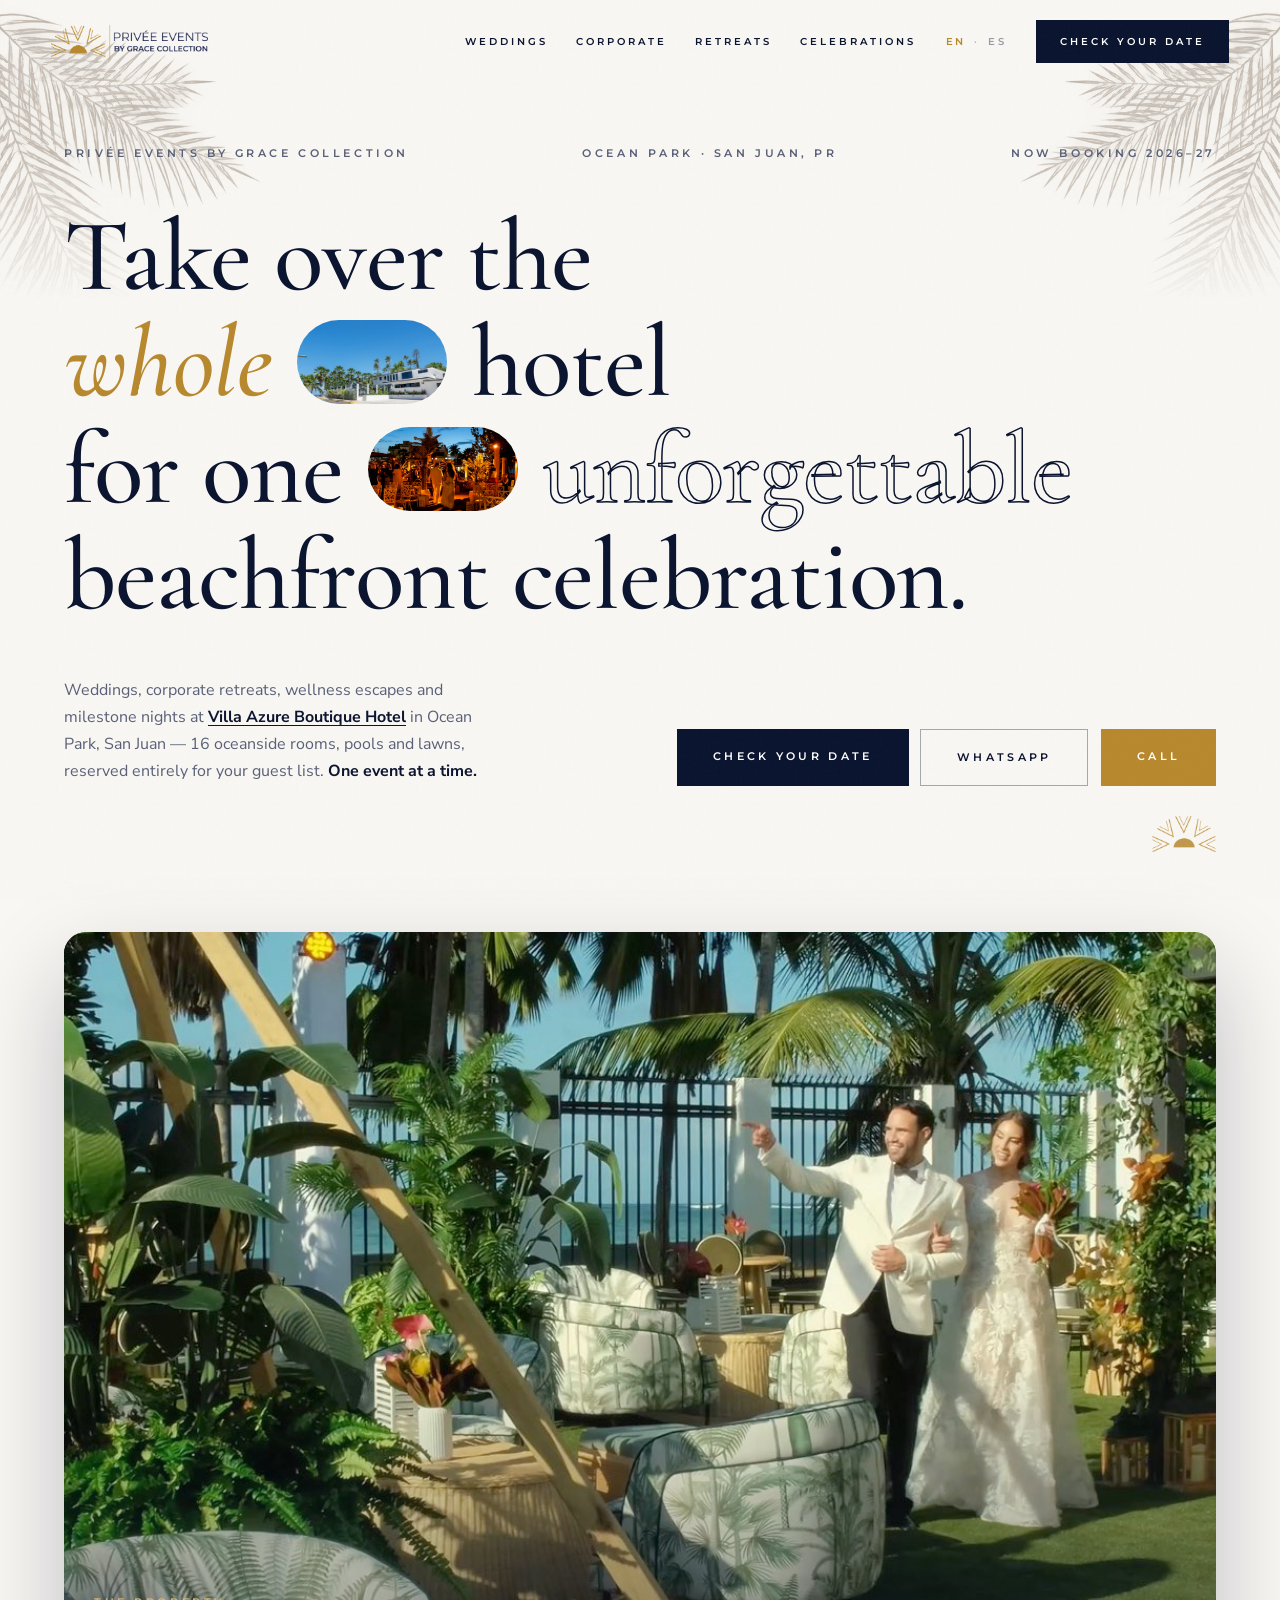
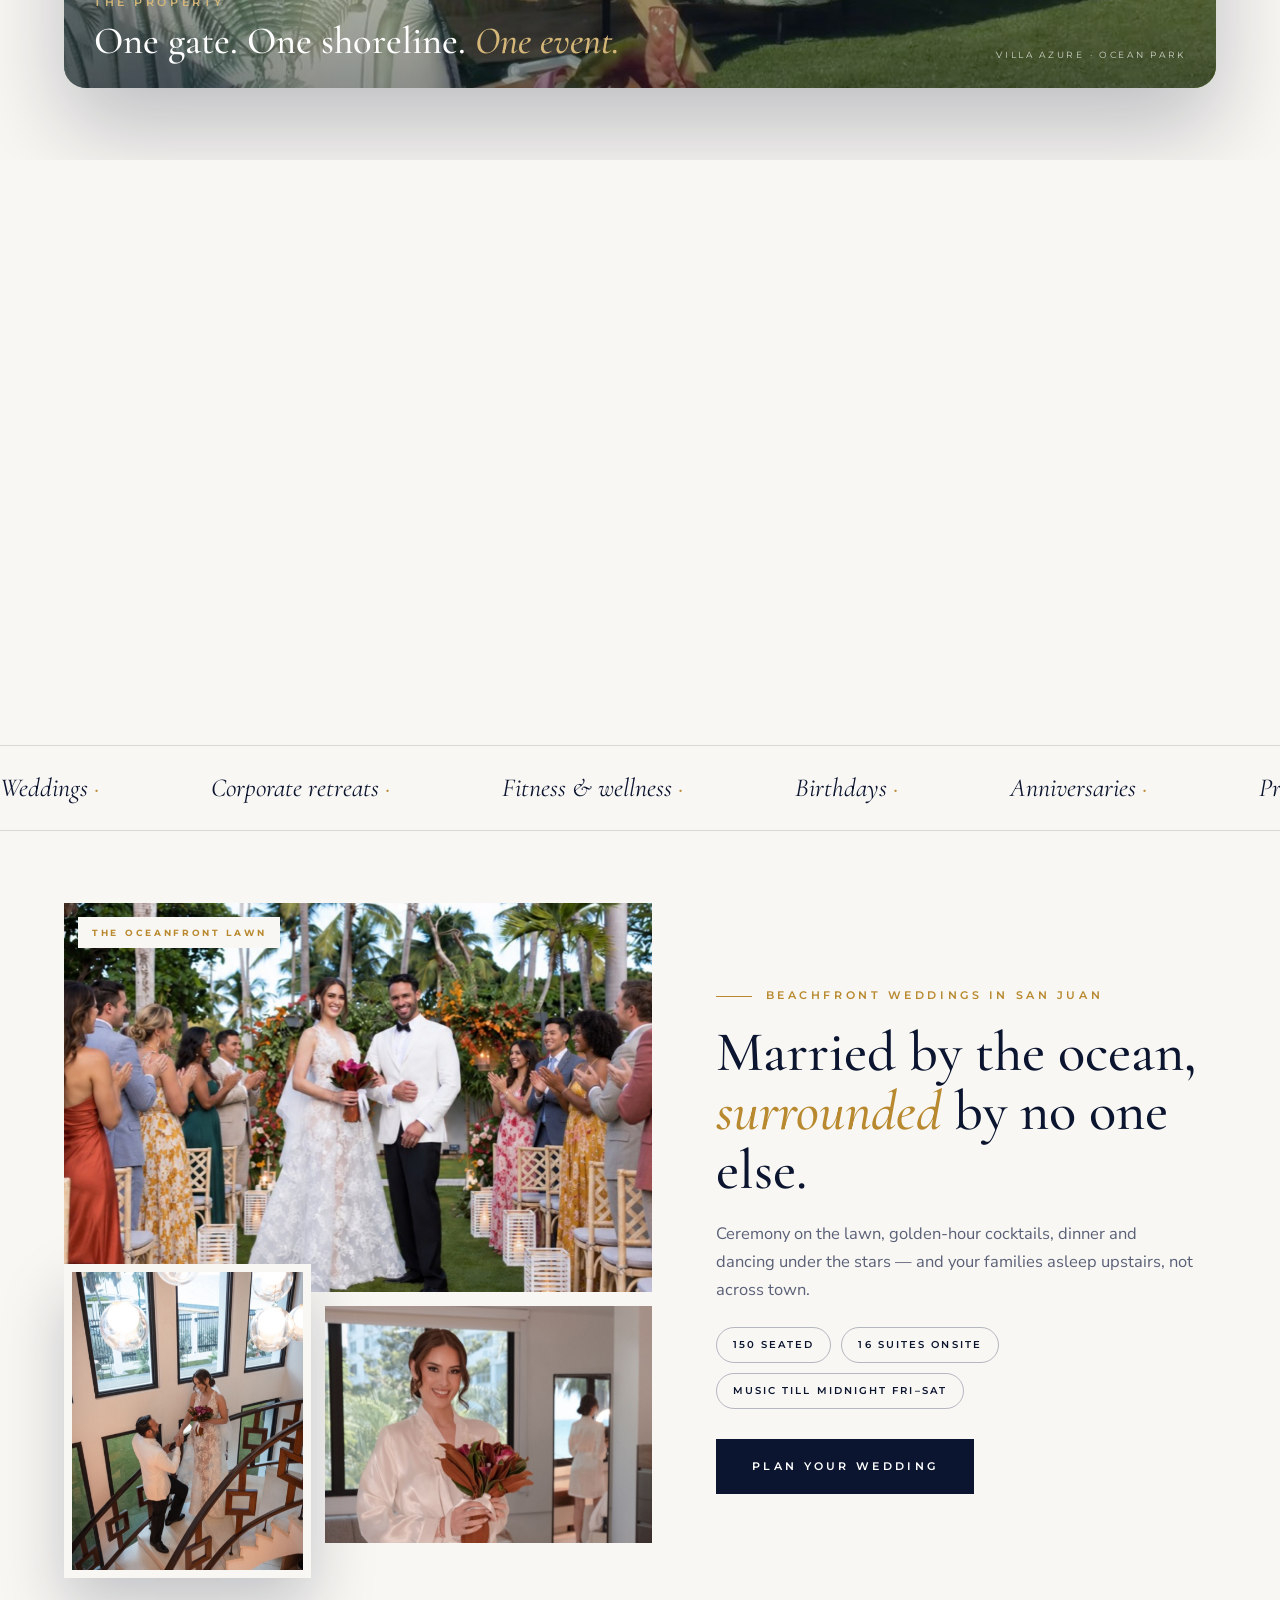
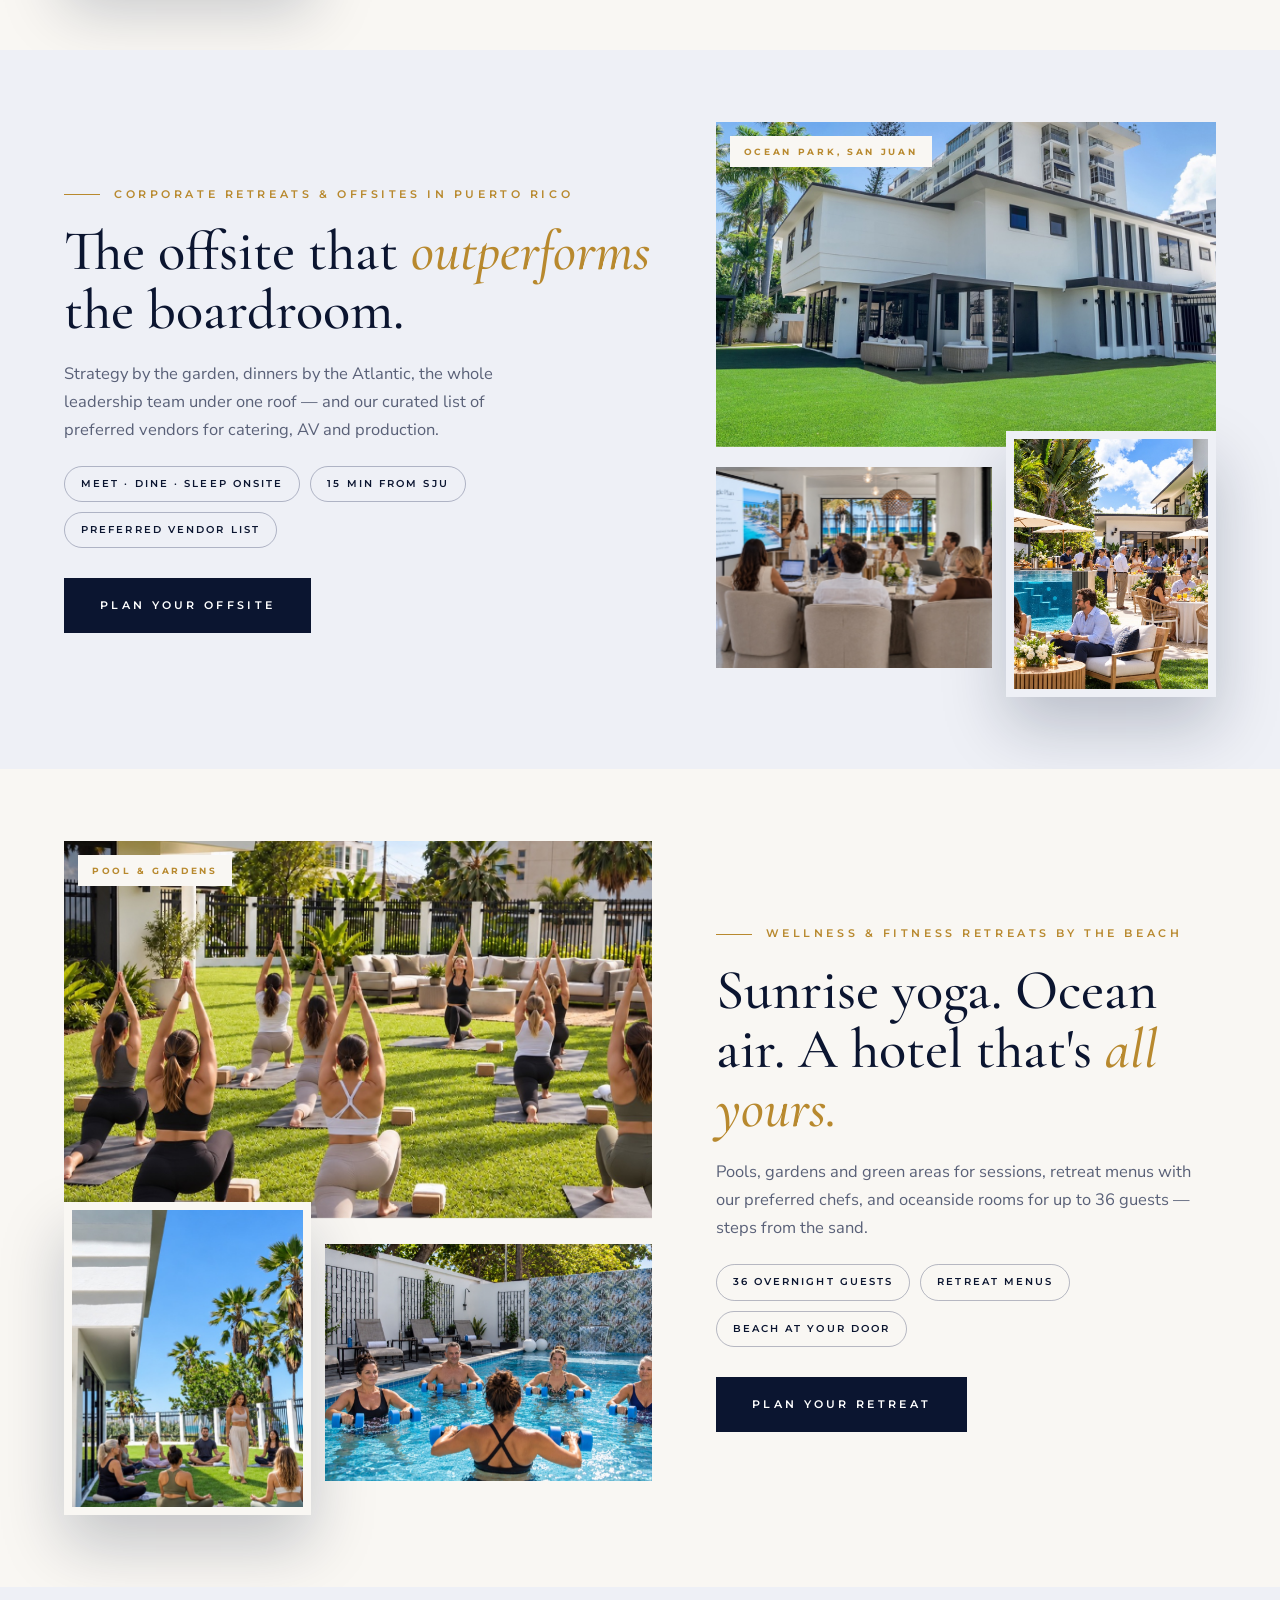
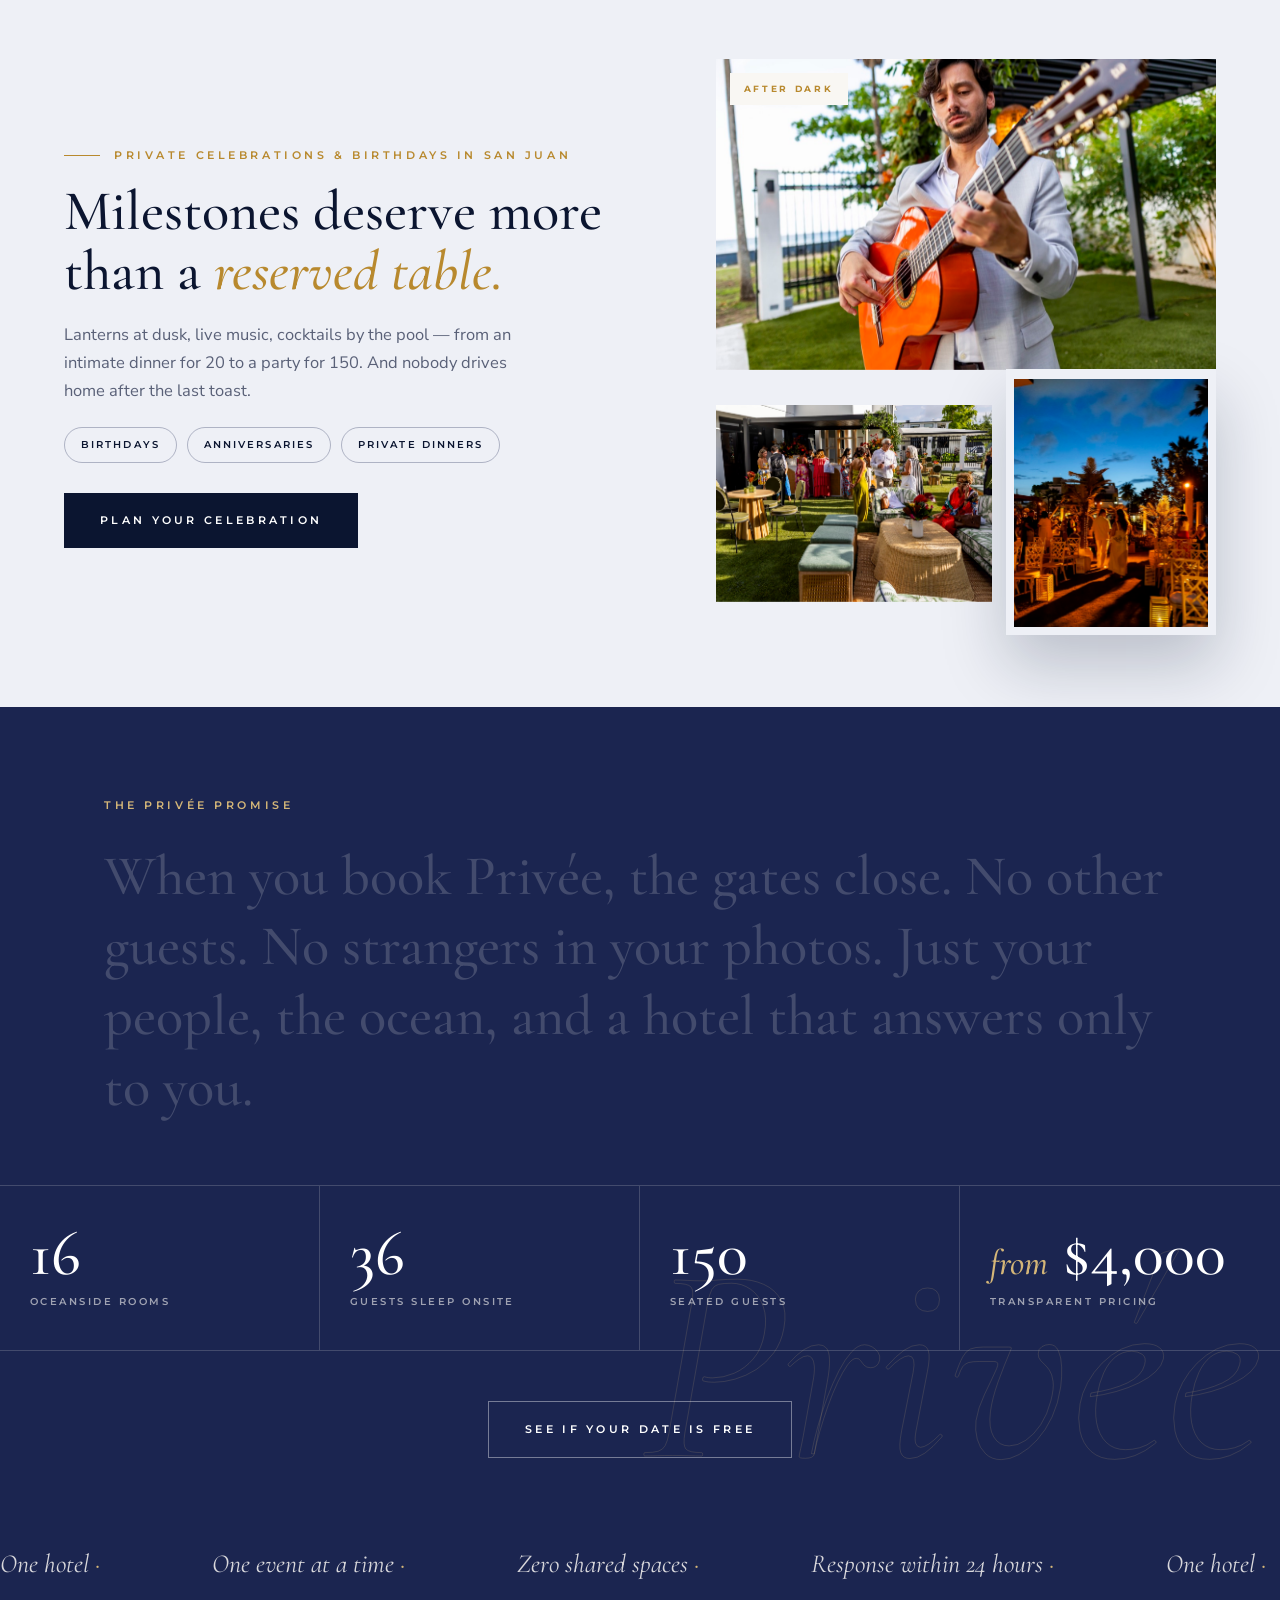
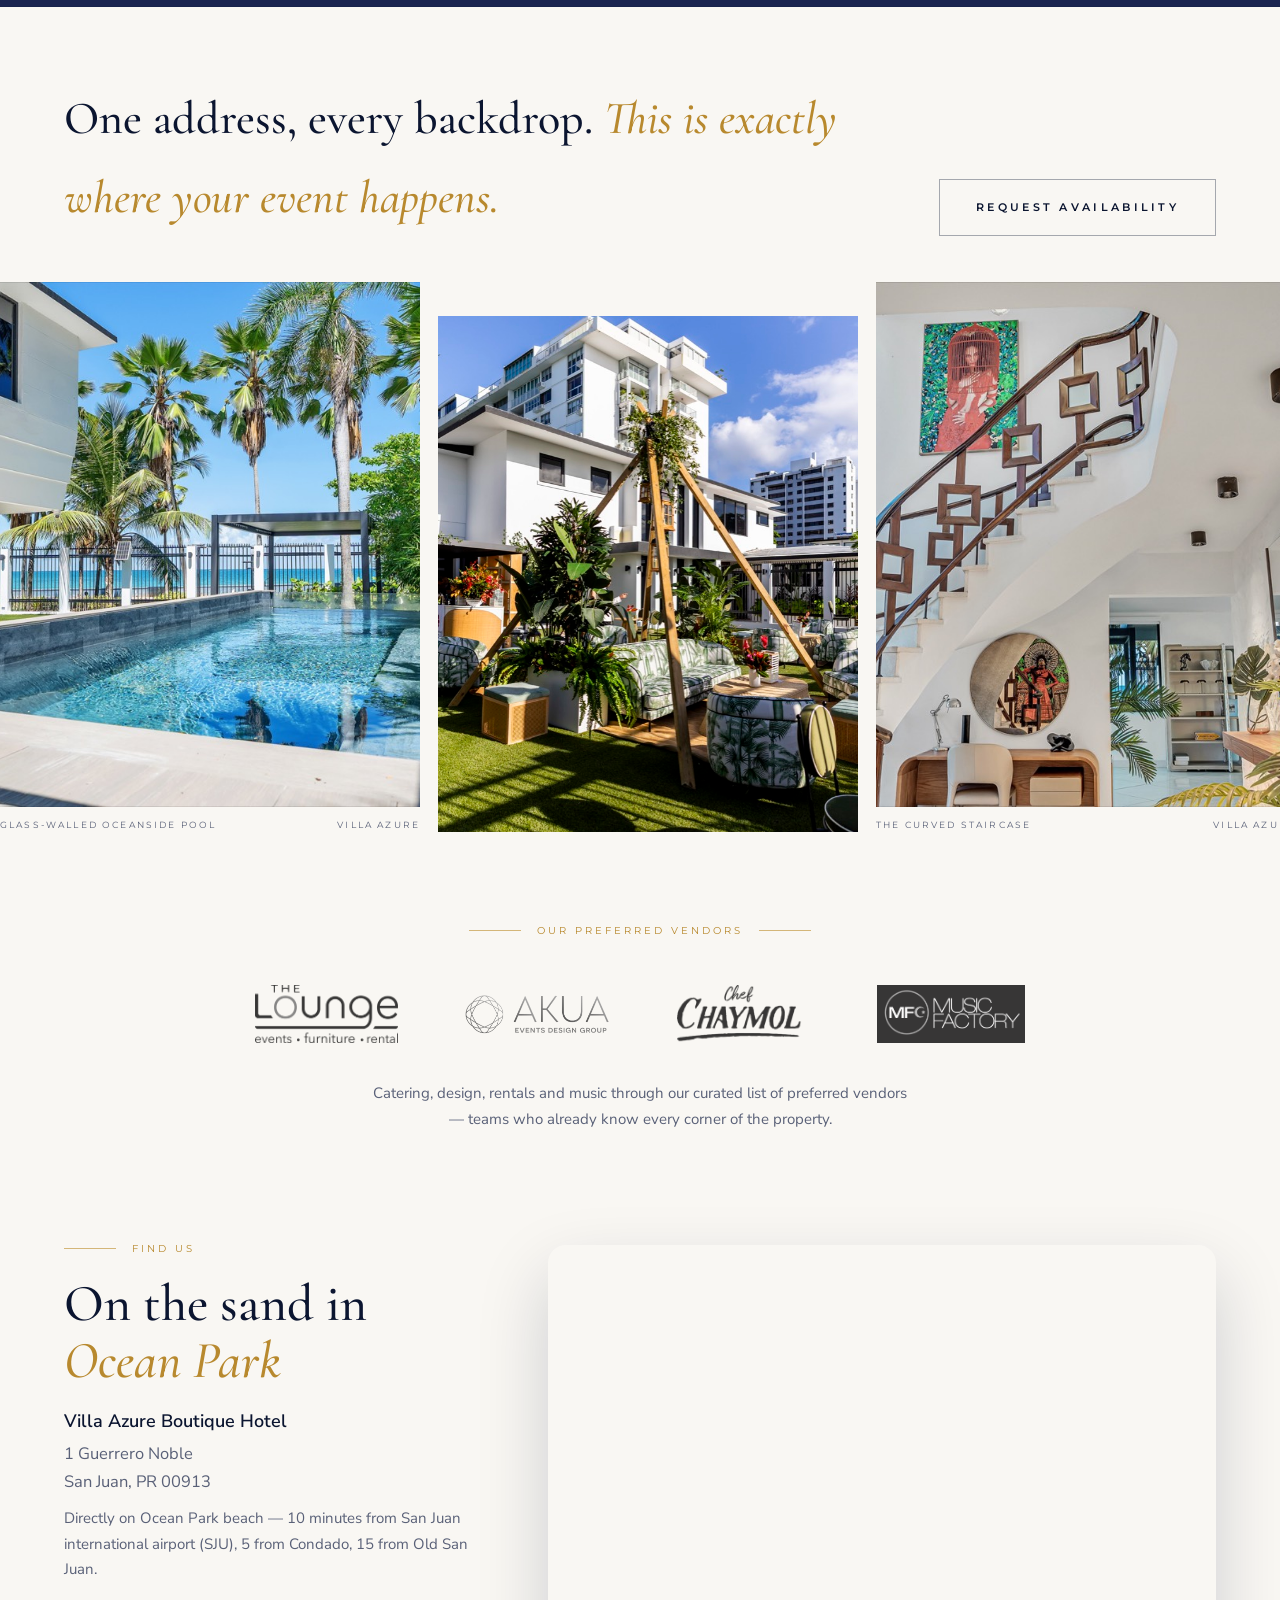
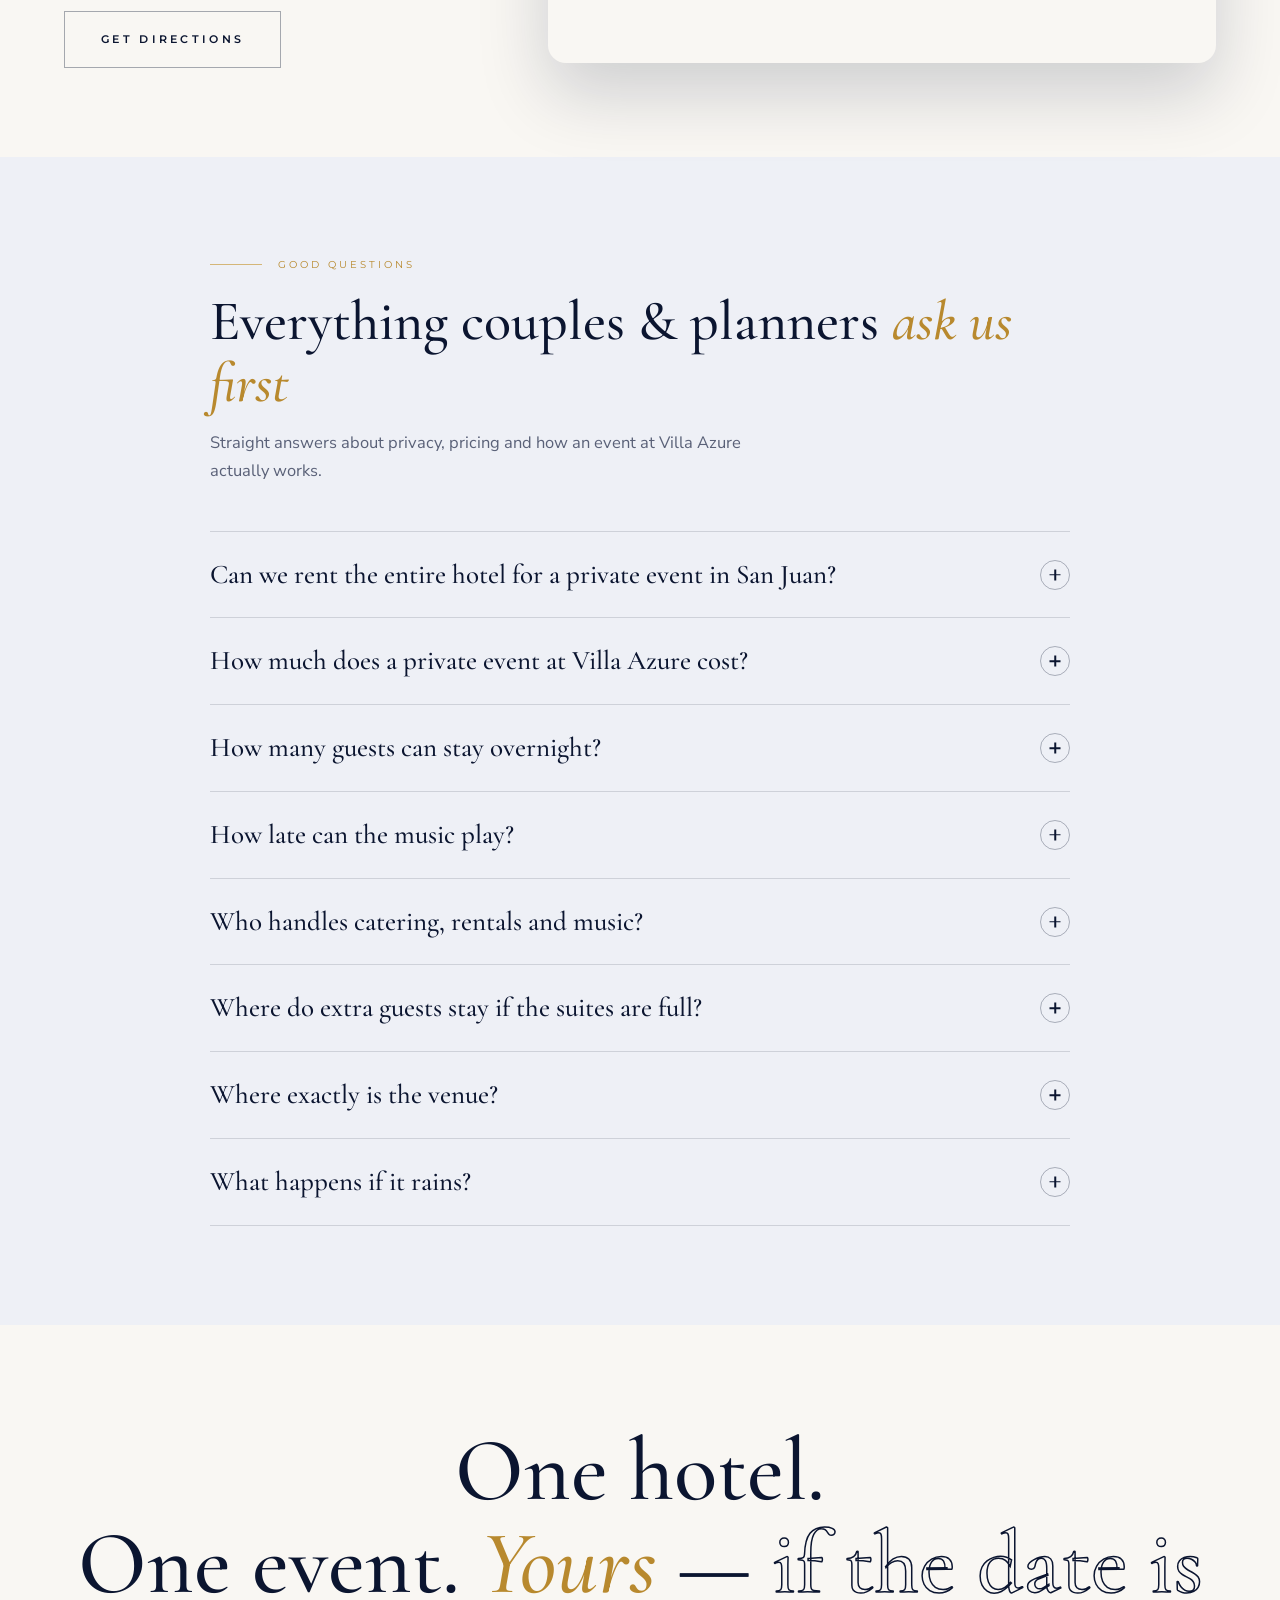
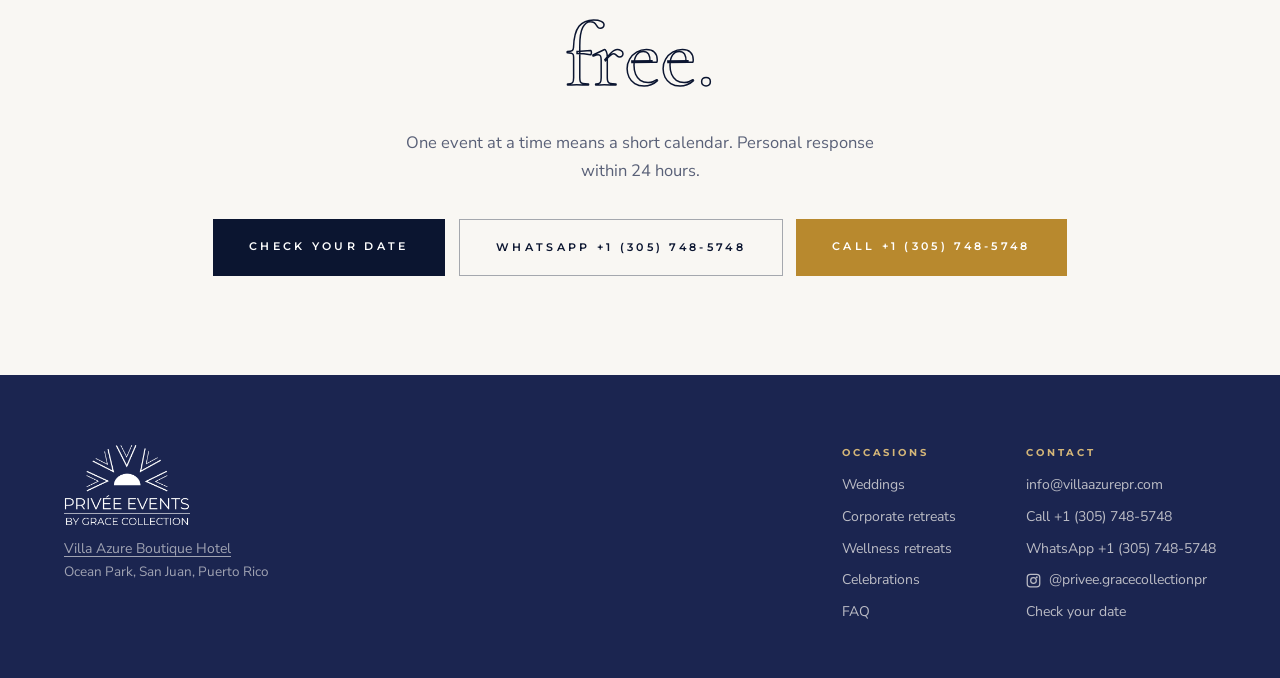
==== muestras-g-8f1ecfd3e3a6/index.html @ 567bf4fc "G3: bilingual EN/ES toggle matching the main site pattern data-t attributes + full Spanish dictionar" ====
<!doctype html>
<html lang="en">
<head>
<meta charset="utf-8"><meta name="viewport" content="width=device-width,initial-scale=1"><meta name="robots" content="noindex,nofollow">
<title>Beachfront Wedding &amp; Event Venue in San Juan, Puerto Rico | Privée Events by Grace Collection</title>
<meta name="description" content="Take over Villa Azure Boutique Hotel, a 16-room beachfront event venue in Ocean Park, San Juan, Puerto Rico — weddings, retreats and private celebrations. One event at a time.">
<link rel="canonical" href="https://privee.gracecollectionpr.com/">
<meta property="og:type" content="website">
<meta property="og:title" content="Beachfront Wedding &amp; Event Venue in San Juan, Puerto Rico | Privée Events">
<meta property="og:description" content="A 16-room beachfront boutique hotel in Ocean Park, San Juan — reserved entirely for your wedding, retreat or celebration. One event at a time.">
<meta property="og:url" content="https://privee.gracecollectionpr.com/">
<meta property="og:image" content="https://privee.gracecollectionpr.com/muestras-g-8f1ecfd3e3a6/img/corp-lawn.jpg">
<meta name="twitter:card" content="summary_large_image">
<script type="application/ld+json">
{
  "@context": "https://schema.org",
  "@type": "EventVenue",
  "name": "Privée Events at Villa Azure Boutique Hotel",
  "description": "Full-property buyout events — beachfront weddings, corporate retreats, wellness retreats and private celebrations at a 16-room boutique hotel in Ocean Park, San Juan, Puerto Rico. One event at a time.",
  "url": "https://privee.gracecollectionpr.com/",
  "telephone": "+1-305-748-5748",
  "email": "info@villaazurepr.com",
  "address": {
    "@type": "PostalAddress",
    "streetAddress": "1 Guerrero Noble",
    "addressLocality": "San Juan",
    "addressRegion": "PR",
    "postalCode": "00913",
    "addressCountry": "US"
  },
  "containedInPlace": {
    "@type": "Hotel",
    "name": "Villa Azure Boutique Hotel",
    "url": "https://villaazurehotelpr.com",
    "numberOfRooms": 16
  },
  "geo": {
    "@type": "GeoCoordinates",
    "latitude": 18.45278,
    "longitude": -66.04365
  },
  "hasMap": "https://www.google.com/maps/search/?api=1&query=Villa+Azure+Boutique+Hotel%2C+1+Guerrero+Noble%2C+San+Juan%2C+PR+00913",
  "sameAs": ["https://www.instagram.com/privee.gracecollectionpr"]
}
</script>
<script type="application/ld+json">
{
  "@context": "https://schema.org",
  "@type": "FAQPage",
  "mainEntity": [
    {"@type":"Question","name":"Can we rent the entire hotel for a private event in San Juan?","acceptedAnswer":{"@type":"Answer","text":"Yes. Most events take over our Paradiso Wing — 9 en-suite rooms on the actual beachfront, with the sand steps from your door. Larger groups can buy out the entire hotel: all 16 en-suite designer suites, so the gates close and no other guests share the property. Either way, it is one event at a time."}},
    {"@type":"Question","name":"How much does a private event at Villa Azure cost?","acceptedAnswer":{"@type":"Answer","text":"Private events start at $4,000, in addition to lodging. Weekend celebrations (Friday–Sunday) require a buyout of at least our 9-room beachfront Paradiso Wing with a 3-night minimum stay — and a full buyout of all 16 suites, when available, is always a possibility. Your final quote depends on the date, group size and format — check your date and we will send real numbers, not ranges."}},
    {"@type":"Question","name":"How many guests can stay overnight?","acceptedAnswer":{"@type":"Answer","text":"Up to 36 overnight guests across 16 en-suite designer suites. For the celebration itself, your guest list can go beyond the overnight group — tell us your numbers and we will confirm what works for your format."}},
    {"@type":"Question","name":"How late can the music play?","acceptedAnswer":{"@type":"Answer","text":"Until midnight on Friday and Saturday, and until 10 PM on other nights. Ocean Park is a beachfront residential neighborhood, and keeping it gracious with our neighbors is part of what keeps this venue possible."}},
    {"@type":"Question","name":"Who handles catering, rentals and music?","acceptedAnswer":{"@type":"Answer","text":"You will work from our curated list of preferred vendors — caterers, event design, rentals and music teams who already know every corner of the property, including The Lounge, AKUA Events Design Group, Chef Chaymol and Music Factory. An event planner is ideal, and we also have a curated list of trusted planners who can assist you from the first call to the last dance."}},
    {"@type":"Question","name":"Where do extra guests stay if the suites are full?","acceptedAnswer":{"@type":"Answer","text":"We arrange overflow lodging for you — at nearby Condado hotels just minutes away, and through our access to nearby vacation properties that serve beautifully as well. Your whole guest list sleeps comfortably and the celebration stays at Villa Azure."}},
    {"@type":"Question","name":"Where exactly is the venue?","acceptedAnswer":{"@type":"Answer","text":"At 1 Guerrero Noble, San Juan, PR 00913 — in Ocean Park, directly on one of the city's most beautiful beaches, minutes from Condado and from San Juan international airport (SJU). Airport transfers are easily arranged through our concierge."}},
    {"@type":"Question","name":"What happens if it rains?","acceptedAnswer":{"@type":"Answer","text":"Every event carries a rain plan coordinated with your planner, using the property's covered and indoor spaces — so the day moves forward beautifully either way."}}
  ]
}
</script>
<link rel="preconnect" href="https://fonts.googleapis.com"><link rel="preconnect" href="https://fonts.gstatic.com" crossorigin><link href="https://fonts.googleapis.com/css2?family=Cormorant+Garamond:ital,wght@0,400;0,500;0,600;1,400;1,500;1,600&family=Montserrat:wght@400;500;600;700&family=Nunito+Sans:ital,wght@0,300;0,400;0,600;0,700;1,300;1,400&display=swap" rel="stylesheet">
<style>
:root{--ink:#0B1530;--navy:#1B2550;--bronze:#B8892E;--champ:#D4B678;--paper:#F9F7F3;--paper2:#EEF0F6;--muted:#5A6178;--ease:cubic-bezier(.2,.8,.2,1)}
*{margin:0;padding:0;box-sizing:border-box}
html{scroll-behavior:smooth}
body{font-family:'Nunito Sans',sans-serif;background:var(--paper);color:var(--ink);line-height:1.7;font-size:16.5px;overflow-x:hidden}
img{display:block;max-width:100%}
a{color:inherit}
::selection{background:var(--champ);color:var(--ink)}
.caps{font-family:'Montserrat',sans-serif;text-transform:uppercase;letter-spacing:.34em;font-size:10.5px;font-weight:600}
.btn{display:inline-block;font-family:'Montserrat',sans-serif;text-transform:uppercase;letter-spacing:.3em;font-size:11px;font-weight:600;text-decoration:none;padding:18px 36px;transition:transform .35s var(--ease),background .35s,color .35s,border-color .35s;will-change:transform}
.btn:hover{transform:translateY(-3px)}
.btn-gold{background:var(--ink);color:#fff}
.btn-gold:hover{background:var(--bronze)}
.btn-call{background:var(--bronze);color:#fff}
.btn-call:hover{background:var(--champ);color:var(--ink)}
.btn-line{border:1px solid rgba(11,21,48,.35);color:var(--ink)}
.btn-line:hover{background:var(--ink);color:#fff;border-color:var(--ink)}
.btn-ghost{border:1px solid rgba(255,255,255,.4);color:#fff}
.btn-ghost:hover{background:#fff;color:var(--ink)}

/* grain */
body::before{content:"";position:fixed;inset:0;z-index:99;pointer-events:none;opacity:.05;background-image:url("data:image/svg+xml,%3Csvg xmlns='http://www.w3.org/2000/svg' width='120' height='120'%3E%3Cfilter id='n'%3E%3CfeTurbulence baseFrequency='.85' numOctaves='2'/%3E%3C/filter%3E%3Crect width='120' height='120' filter='url(%23n)' opacity='.6'/%3E%3C/svg%3E")}

/* scroll progress */
#prog{position:fixed;top:0;left:0;height:3px;width:0;background:linear-gradient(90deg,var(--navy),var(--bronze));z-index:60}

/* header */
header{position:fixed;inset:0 0 auto 0;z-index:50;display:flex;align-items:center;justify-content:space-between;padding:20px 4vw;transition:background .4s,box-shadow .4s}
header.solid{background:rgba(249,247,243,.95);box-shadow:0 1px 0 rgba(11,21,48,.08);backdrop-filter:blur(6px)}
header .logo img{height:34px}
header .right{display:flex;align-items:center;gap:28px}
header .right a{text-decoration:none;font-family:'Montserrat',sans-serif;font-size:10px;letter-spacing:.3em;text-transform:uppercase;font-weight:600}
header .right a.cta{background:var(--ink);color:#fff;padding:13px 24px;transition:background .3s}
header .right a.cta:hover{background:var(--bronze)}
header .lang{display:flex;align-items:center;gap:7px;font-family:'Montserrat',sans-serif;font-size:10px;letter-spacing:.22em;font-weight:600}
header .lang button{background:none;border:0;cursor:pointer;padding:4px 2px;color:inherit;font:inherit;letter-spacing:inherit;opacity:.4;transition:opacity .25s,color .25s}
header .lang button.active{opacity:1;color:var(--bronze)}
header .lang>span{opacity:.3}
@media(max-width:1000px){header .right a:not(.cta){display:none}}
@media(max-width:760px){
  header{padding:14px 4vw}
  header .logo img{height:26px}
  header .right{gap:12px}
  header .right a:not(.cta){display:none}
  header .lang{font-size:9px;letter-spacing:.1em;gap:5px}
  header .right a.cta{padding:11px 14px;font-size:9px;letter-spacing:.18em}
}

/* palms framing the hero — signature of the live site */
.palms{position:absolute;top:0;width:clamp(200px,21vw,320px);pointer-events:none;z-index:0;mix-blend-mode:multiply;opacity:.7;-webkit-mask-image:linear-gradient(to bottom,black 38%,transparent 74%);mask-image:linear-gradient(to bottom,black 38%,transparent 74%)}
.palms.l{left:0}
.palms.r{right:0}
.palms img{width:100%;height:auto;transform-origin:top center;animation:sway 9s ease-in-out infinite alternate}
.palms.r img{animation-delay:-4.5s}
@keyframes sway{from{transform:rotate(-1.2deg)}to{transform:rotate(1.4deg)}}
@media(max-width:760px){.palms{width:38vw;opacity:.5}}

/* rotating sun emblem */
.sunspin{position:absolute;bottom:8px;right:5vw;width:64px;opacity:.85;z-index:1;pointer-events:none}
@media(max-width:760px){.sunspin{width:44px;bottom:6px;right:6vw}}

/* hero — kinetic type, staggered entrance */
.hero{min-height:min(100svh,860px);display:flex;flex-direction:column;justify-content:center;padding:130px 5vw 60px;position:relative}
.hero>:not(.palms):not(.sunspin){position:relative;z-index:1}
.hero .meta{display:flex;justify-content:space-between;flex-wrap:wrap;gap:10px;margin-bottom:min(5vh,40px);color:var(--muted);opacity:0;animation:fadeUp 1s var(--ease) .1s forwards}
.hero h1{font-family:'Cormorant Garamond',serif;font-weight:500;font-size:clamp(40px,8vw,118px);line-height:1.04;letter-spacing:-.01em}
.hero h1 .row{display:flex;align-items:center;gap:.25em;flex-wrap:wrap;opacity:0;transform:translateY(40px);animation:fadeUp 1s var(--ease) forwards}
.hero h1 .row:nth-child(1){animation-delay:.25s}
.hero h1 .row:nth-child(2){animation-delay:.4s}
.hero h1 .row:nth-child(3){animation-delay:.55s}
.hero h1 .row:nth-child(4){animation-delay:.7s}
.hero h1 em{font-style:italic;color:var(--bronze)}
.hero h1 .out{-webkit-text-stroke:1.5px var(--ink);color:transparent}
.hero .chip{display:inline-block;height:.82em;aspect-ratio:16/9;overflow:hidden;border-radius:100px;transition:aspect-ratio .7s var(--ease)}
.hero .chip img{width:100%;height:100%;object-fit:cover;animation:kenburns 14s ease-in-out infinite alternate}
.hero .chip:hover{aspect-ratio:21/9}
@keyframes kenburns{from{transform:scale(1)}to{transform:scale(1.18)}}
@keyframes fadeUp{to{opacity:1;transform:none}}
.hero .foot{display:flex;justify-content:space-between;align-items:flex-end;gap:30px;margin-top:min(6vh,48px);flex-wrap:wrap;opacity:0;animation:fadeUp 1s var(--ease) .9s forwards}
.hero .foot p{max-width:420px;color:var(--muted);font-size:16px}
.hero .foot p b{color:var(--ink)}
.hero .ctas{display:flex;gap:12px;flex-wrap:wrap}
@media(max-width:760px){
  .hero{min-height:0;padding:110px 6vw 56px}
  .hero .meta span:nth-child(2){display:none}
  .hero .ctas{width:100%}
  .hero .ctas .btn{flex:1;text-align:center;padding:16px 10px}
}

/* expanding cinema — hero video that grows to full bleed on scroll */
.cinema{height:165vh;position:relative}
.cinema .stick{position:sticky;top:0;height:100svh;display:grid;place-items:center;overflow:hidden}
.vwrap{position:relative;width:90vw;height:84svh;border-radius:22px;overflow:hidden;box-shadow:0 40px 90px rgba(11,21,48,.25);will-change:width,height,border-radius}
.vwrap video,.vwrap img.vposter{position:absolute;inset:0;width:100%;height:100%;object-fit:cover}
.vwrap .vscrim{position:absolute;inset:0;background:linear-gradient(to top,rgba(11,21,48,.45),transparent 45%)}
.vwrap .vlabel{position:absolute;left:30px;bottom:26px;color:#fff;z-index:2}
.vwrap .vlabel .caps{color:var(--champ);display:block;margin-bottom:8px}
.vwrap .vlabel h3{font-family:'Cormorant Garamond',serif;font-weight:500;font-size:clamp(24px,3vw,42px);line-height:1.1}
.vwrap .vlabel h3 em{font-style:italic;color:var(--champ)}
.vwrap .vcount{position:absolute;right:30px;bottom:26px;color:rgba(255,255,255,.75);font-family:'Montserrat',sans-serif;font-size:9px;letter-spacing:.3em;text-transform:uppercase;z-index:2}
@media(max-width:760px){
  .cinema{height:135vh}
  .vwrap{width:92vw;height:90svh;border-radius:16px}
  .vwrap .vlabel{left:20px;bottom:18px}
  .vwrap .vcount{display:none}
}

/* marquee */
.marq{border-top:1px solid rgba(11,21,48,.14);border-bottom:1px solid rgba(11,21,48,.14);overflow:hidden;padding:20px 0;background:var(--paper)}
.marq .track{display:flex;gap:56px;width:max-content;animation:marq 30s linear infinite}
.marq span{font-family:'Cormorant Garamond',serif;font-style:italic;font-size:26px;white-space:nowrap;color:var(--ink)}
.marq span i{font-style:normal;color:var(--bronze);margin-right:56px}
@keyframes marq{to{transform:translateX(-50%)}}
.marq.rev{border-top:0;background:var(--navy)}
.marq.rev .track{animation:marqrev 36s linear infinite}
.marq.rev span{color:rgba(249,247,243,.85)}
.marq.rev span i{color:var(--champ)}
@keyframes marqrev{from{transform:translateX(-50%)}to{transform:translateX(0)}}

/* occasions */
.chapter{padding:min(8vh,76px) 5vw;position:relative;overflow:hidden}
.chapter .grid{display:grid;grid-template-columns:1.08fr .92fr;gap:5vw;align-items:center;max-width:1340px;margin:0 auto}
@media(max-width:900px){.chapter .grid{grid-template-columns:1fr;gap:38px}}
.chapter.flip .grid > .ph{order:2}
@media(max-width:900px){.chapter.flip .grid > .ph{order:0}}
.ph{position:relative}
.ph .frame{overflow:hidden;position:relative;clip-path:inset(10% 10% 10% 10%);transition:clip-path 1.1s var(--ease)}
.ph.in .frame{clip-path:inset(0 0 0 0)}
.ph .main{width:100%;aspect-ratio:16/10.6;object-fit:cover;display:block;will-change:transform;transform:scale(1.12)}
.ph .duo{display:grid;grid-template-columns:1fr 1.32fr;gap:14px;margin-top:14px;align-items:start}
.chapter.flip .duo{grid-template-columns:1.32fr 1fr}
.chapter.flip .duo .s1{order:2}
.ph .duo .shot{overflow:hidden;opacity:0;transform:translateY(26px);transition:opacity .9s var(--ease) .25s,transform .9s var(--ease) .25s}
.ph.in .duo .shot{opacity:1;transform:none}
.ph.in .duo .s2{transition-delay:.4s}
.ph .duo img{width:100%;height:100%;object-fit:cover;display:block;will-change:transform;transform:scale(1.12)}
.ph .duo .s1{aspect-ratio:3/3.8}
.ph .duo .s2{aspect-ratio:4/2.9}
@media(min-width:901px){
  .ph .duo .s1{margin-top:-17%;position:relative;z-index:2;border:8px solid var(--paper);box-shadow:0 30px 60px rgba(11,21,48,.22)}
  .alt-bg .ph .duo .s1{border-color:var(--paper2)}
}
.ph .lbl{position:absolute;top:14px;left:14px;background:var(--paper);padding:8px 14px;font-family:'Montserrat',sans-serif;font-size:9px;letter-spacing:.3em;text-transform:uppercase;font-weight:700;color:var(--bronze);z-index:2}
@media(max-width:900px){
  .chapter{padding:7vh 6vw 9vh}
  .ph .duo{gap:10px;margin-top:10px}
}
.tx .k{color:var(--bronze);display:block;margin-bottom:18px}
.tx .k::before{content:"";display:inline-block;width:36px;height:1px;background:var(--bronze);vertical-align:middle;margin-right:14px}
.tx .d{font-family:'Cormorant Garamond',serif;font-weight:500;font-size:clamp(34px,4.4vw,62px);line-height:1.05;margin-bottom:20px;color:var(--ink);max-width:none}
.tx .d em{font-style:italic;color:var(--bronze)}
.tx p{color:var(--muted);max-width:480px;margin-bottom:14px}
.tx .tags{display:flex;gap:10px;flex-wrap:wrap;margin:22px 0 30px}
.tx .tags span{font-family:'Montserrat',sans-serif;font-size:9.5px;letter-spacing:.22em;text-transform:uppercase;font-weight:600;border:1px solid rgba(27,37,80,.3);padding:9px 16px;border-radius:100px;opacity:0;transform:translateY(14px);transition:opacity .7s var(--ease),transform .7s var(--ease)}
.tx.in .tags span{opacity:1;transform:none}
.tx.in .tags span:nth-child(2){transition-delay:.12s}
.tx.in .tags span:nth-child(3){transition-delay:.24s}
.alt-bg{background:var(--paper2)}

/* navy statement block with scroll-fill + counters */
.navyblock{background:var(--navy);color:#fff;position:relative;overflow:hidden}
.navyblock::after{content:"Privée";position:absolute;bottom:0;right:.06em;font-family:'Cormorant Garamond',serif;font-style:italic;font-size:clamp(96px,22vw,340px);line-height:1.1;color:transparent;-webkit-text-stroke:1px rgba(212,182,120,.16);pointer-events:none;user-select:none}
.statement{padding:min(10vh,96px) 5vw min(7vh,66px);max-width:1200px;margin:0 auto;position:relative;z-index:2}
.statement .caps{color:var(--champ);display:block;margin-bottom:26px}
.statement p{font-family:'Cormorant Garamond',serif;font-weight:500;font-size:clamp(30px,4.4vw,60px);line-height:1.25}
.statement .w{color:rgba(249,247,243,.18);transition:color .5s var(--ease)}
.statement .w.on{color:#fff}
.statement .w.gold.on{color:var(--champ);font-style:italic}
.nums{display:grid;grid-template-columns:repeat(4,1fr);max-width:1340px;margin:0 auto;border-top:1px solid rgba(249,247,243,.18);position:relative;z-index:2}
@media(max-width:800px){.nums{grid-template-columns:1fr 1fr}}
.nums div{padding:36px 30px;border-right:1px solid rgba(249,247,243,.18);border-bottom:1px solid rgba(249,247,243,.18)}
.nums div:nth-child(4n){border-right:0}
@media(max-width:800px){.nums div:nth-child(2n){border-right:0}}
.nums b{display:block;font-family:'Cormorant Garamond',serif;font-weight:500;font-size:clamp(44px,5vw,70px);line-height:1;color:#fff}
.nums b i{font-style:italic;color:var(--champ);font-size:.55em}
.nums div>span{color:rgba(249,247,243,.6);font-family:'Montserrat',sans-serif;font-size:9.5px;letter-spacing:.26em;text-transform:uppercase;font-weight:600}
.nums b span{font:inherit;color:inherit;letter-spacing:0}
.navyblock .ctaend{position:relative;z-index:2;padding:50px 5vw 64px;text-align:center}

/* film strip gallery — auto drift */
.strip{padding:min(8vh,76px) 0 min(5vh,48px);overflow:hidden}
.strip .head{padding:0 5vw;display:flex;justify-content:space-between;align-items:flex-end;max-width:1340px;margin:0 auto 46px;gap:28px;flex-wrap:wrap}
.strip h2{font-family:'Cormorant Garamond',serif;font-weight:500;font-size:clamp(30px,3.6vw,48px);flex:1 1 520px;max-width:900px}
.strip .head .btn{white-space:nowrap}
.strip h2 em{font-style:italic;color:var(--bronze)}
.railwrap{overflow:hidden}
.rail{display:flex;width:max-content;animation:drift 75s linear infinite}
@media(hover:hover) and (pointer:fine){.railwrap:hover .rail{animation-play-state:paused}}
@keyframes drift{to{transform:translateX(-33.3333%)}}
.rail figure{flex:0 0 min(420px,74vw);margin-right:18px}
.rail img{width:100%;aspect-ratio:4/5;object-fit:cover;transition:transform .6s var(--ease)}
.rail figure:hover img{transform:scale(1.04)}
.rail figcaption{display:flex;justify-content:space-between;margin-top:10px;font-family:'Montserrat',sans-serif;font-size:9px;letter-spacing:.24em;text-transform:uppercase;color:var(--muted)}
.rail figure:nth-child(5n+2),.rail figure:nth-child(5n+4){transform:translateY(34px)}
@media(max-width:760px){
  .railwrap{padding-bottom:28px}
  .rail figure:nth-child(5n+2),.rail figure:nth-child(5n+4){transform:translateY(20px)}
}

/* vendors */
.vendors{padding:min(5vh,48px) 5vw min(6vh,56px);text-align:center}
.vendors .vkick{display:flex;align-items:center;justify-content:center;gap:16px;font-family:'Montserrat',sans-serif;font-size:10px;letter-spacing:.3em;text-transform:uppercase;color:var(--bronze)}
.vendors .vkick::before,.vendors .vkick::after{content:"";width:52px;height:1px;background:var(--champ)}
.vendors .vlogos{margin:46px auto 0;max-width:1100px;display:flex;align-items:center;justify-content:center;gap:clamp(30px,5vw,76px);flex-wrap:wrap}
.vendors .vlogos img{height:clamp(42px,5vw,58px);width:auto;filter:grayscale(1);opacity:.78;transition:filter .4s,opacity .4s}
.vendors .vlogos img:hover{filter:none;opacity:1}
.vendors .vnote{margin:38px auto 0;max-width:540px;color:var(--muted);font-size:15px}

/* map / find us */
.findus{padding:min(6vh,56px) 5vw min(10vh,96px);background:var(--paper)}
.findus .inner{max-width:1340px;margin:0 auto;display:grid;grid-template-columns:minmax(300px,420px) 1fr;gap:clamp(30px,5vw,70px);align-items:center}
.findus .fkick{display:flex;align-items:center;gap:16px;font-family:'Montserrat',sans-serif;font-size:10px;letter-spacing:.3em;text-transform:uppercase;color:var(--bronze)}
.findus .fkick::before{content:"";width:52px;height:1px;background:var(--champ)}
.findus h2{font-family:'Cormorant Garamond',serif;font-weight:500;font-size:clamp(32px,4.2vw,52px);line-height:1.1;margin:18px 0 16px}
.findus h2 em{font-style:italic;color:var(--bronze)}
.findus address{font-style:normal;color:var(--muted);margin-bottom:10px}
.findus address b{display:block;color:var(--ink);font-weight:600;font-size:18px;margin-bottom:4px}
.findus .fnear{color:var(--muted);font-size:15px;margin-bottom:28px}
.findus .mapwrap{position:relative;border-radius:18px;overflow:hidden;box-shadow:0 30px 70px rgba(11,21,48,.18);aspect-ratio:16/10}
.findus .mapwrap iframe{position:absolute;inset:0;width:100%;height:100%;border:0;filter:saturate(.75) contrast(1.02)}
@media(max-width:900px){
  .findus{padding:5vh 6vw 8vh}
  .findus .inner{grid-template-columns:1fr;gap:34px}
  .findus .mapwrap{aspect-ratio:4/3}
}

/* faq */
.faq{background:var(--paper2);padding:min(11vh,104px) 5vw}
.faq .inner{max-width:860px;margin:0 auto}
.faq .fkick{display:flex;align-items:center;gap:16px;font-family:'Montserrat',sans-serif;font-size:10px;letter-spacing:.3em;text-transform:uppercase;color:var(--bronze)}
.faq .fkick::before{content:"";width:52px;height:1px;background:var(--champ)}
.faq h2{font-family:'Cormorant Garamond',serif;font-weight:500;font-size:clamp(32px,4.6vw,56px);line-height:1.1;margin:18px 0 14px}
.faq h2 em{font-style:italic;color:var(--bronze)}
.faq .fintro{color:var(--muted);max-width:560px;margin-bottom:46px}
.faq details{border-top:1px solid rgba(11,21,48,.14)}
.faq details:last-of-type{border-bottom:1px solid rgba(11,21,48,.14)}
.faq summary{list-style:none;cursor:pointer;display:flex;justify-content:space-between;align-items:baseline;gap:24px;padding:26px 0;font-family:'Cormorant Garamond',serif;font-weight:500;font-size:clamp(20px,2.6vw,27px);line-height:1.25;transition:color .3s}
.faq summary::-webkit-details-marker{display:none}
.faq summary .ic{flex:0 0 auto;width:30px;height:30px;border:1px solid rgba(11,21,48,.3);border-radius:50%;position:relative;transition:transform .45s var(--ease),background .3s,border-color .3s;align-self:center}
.faq summary .ic::before,.faq summary .ic::after{content:"";position:absolute;top:50%;left:50%;background:currentColor;transform:translate(-50%,-50%)}
.faq summary .ic::before{width:11px;height:1.5px}
.faq summary .ic::after{width:1.5px;height:11px;transition:opacity .3s}
.faq details[open] summary{color:var(--bronze)}
.faq details[open] summary .ic{transform:rotate(135deg);background:var(--bronze);border-color:var(--bronze);color:#fff}
.faq details .a{padding:0 0 30px;max-width:640px;color:var(--muted)}
.faq details .a b{color:var(--ink);font-weight:600}
.faq details .a a{color:var(--bronze);text-decoration:underline;text-underline-offset:3px}
@media(hover:hover){.faq summary:hover{color:var(--bronze)}}
@media(max-width:760px){.faq{padding:9vh 6vw}.faq summary{padding:22px 0}.faq summary .ic{width:26px;height:26px}}

/* closing */
.closing{padding:min(11vh,104px) 5vw;text-align:center;position:relative}
.closing h2{font-family:'Cormorant Garamond',serif;font-weight:500;font-size:clamp(38px,7vw,100px);line-height:1.04}
.closing h2 em{font-style:italic;color:var(--bronze)}
.closing h2 .out{-webkit-text-stroke:1.5px var(--ink);color:transparent}
.closing p{margin:26px auto 34px;max-width:480px;color:var(--muted)}
.closing .ctas{display:flex;gap:14px;justify-content:center;flex-wrap:wrap}
@media(max-width:760px){
  .closing{padding:9vh 6vw}
  .closing .ctas{flex-direction:column;align-items:stretch}
}

footer{background:var(--navy);color:#fff;padding:70px 5vw 46px;display:flex;justify-content:space-between;gap:46px;flex-wrap:wrap;align-items:flex-start}
footer .flogo{height:80px}
footer .cols{display:flex;gap:70px;flex-wrap:wrap}
footer h4{font-family:'Montserrat',sans-serif;font-size:9.5px;letter-spacing:.3em;text-transform:uppercase;color:var(--champ);margin-bottom:12px}
footer a{display:block;text-decoration:none;font-size:14px;margin-bottom:8px;color:rgba(249,247,243,.72)}
footer a:hover{color:#fff}
footer .addr{font-size:13.5px;color:rgba(249,247,243,.6);margin-top:12px}
.reveal{opacity:0;transform:translateY(26px);transition:opacity .9s var(--ease),transform .9s var(--ease)}
.reveal.in{opacity:1;transform:none}

@media(prefers-reduced-motion:reduce){
  *,*::before,*::after{animation:none!important;transition:none!important}
  .marq .track{animation:marq 30s linear infinite!important}
  .marq.rev .track{animation:marqrev 36s linear infinite!important}
  .hero .meta,.hero h1 .row,.hero .foot{opacity:1;transform:none}
  .reveal,.tx .tags span,.ph .duo .shot{opacity:1;transform:none}
  .ph .frame{clip-path:none}
  .statement .w{color:#fff}
  .rail{animation:drift 75s linear infinite!important}
}
</style>
</head>
<body>

<div id="prog"></div>
<header id="hd">
  <a class="logo" href="#"><img src="img/logo-h-navy.png" alt="Privée Events by Grace Collection"></a>
  <div class="right">
    <a href="#w" data-t="nav.w">Weddings</a><a href="#c" data-t="nav.c">Corporate</a><a href="#r" data-t="nav.r">Retreats</a><a href="#cel" data-t="nav.cel">Celebrations</a>
    <div class="lang" role="group" aria-label="Language / Idioma"><button type="button" data-lang="en">EN</button><span>·</span><button type="button" data-lang="es">ES</button></div>
    <a class="cta" href="../questionnaire.html" data-t="cta.check">Check your date</a>
  </div>
</header>

<section class="hero">
  <div class="palms l" aria-hidden="true"><img src="img/palmera-3-left.webp" alt=""></div>
  <div class="palms r" aria-hidden="true"><img src="img/palmera-3-right.webp" alt=""></div>
  <img class="sunspin" src="img/sun.webp" alt="" aria-hidden="true">
  <div class="meta caps">
    <span>Privée Events by Grace Collection</span>
    <span>Ocean Park · San Juan, PR</span>
    <span data-t="meta.booking">Now booking 2026–27</span>
  </div>
  <h1>
    <span class="row" data-t="h1.r1">Take over the</span>
    <span class="row"><em data-t="h1.em">whole</em> <span class="chip"><img src="img/DSC08947.jpg" alt="Entrance of Villa Azure Boutique Hotel in Ocean Park, San Juan" decoding="async"></span> <span data-t="h1.r2b">hotel</span></span>
    <span class="row"><span data-t="h1.r3a">for one</span> <span class="chip"><img src="img/104A7881.jpg" alt="Beachfront event at twilight at Villa Azure, San Juan" decoding="async"></span> <span class="out" data-t="h1.out">unforgettable</span></span>
    <span class="row" data-t="h1.r4">beachfront celebration.</span>
  </h1>
  <div class="foot">
    <p data-t="hero.p">Weddings, corporate retreats, wellness escapes and milestone nights at <b><a href="https://villaazurehotelpr.com" target="_blank" rel="noopener" style="color:inherit;text-decoration:underline;text-underline-offset:3px">Villa Azure Boutique Hotel</a></b> in Ocean Park, San Juan — 16 oceanside rooms, pools and lawns, reserved entirely for your guest list. <b>One event at a time.</b></p>
    <div class="ctas">
      <a class="btn btn-gold" href="../questionnaire.html" data-t="cta.check">Check your date</a>
      <a class="btn btn-line" href="https://wa.me/13057485748">WhatsApp</a>
      <a class="btn btn-call" href="tel:+13057485748" data-t="cta.call">Call</a>
    </div>
  </div>
</section>

<section class="cinema" id="film">
  <div class="stick">
    <div class="vwrap" id="vwrap">
      <img class="vposter" src="img/hero-poster.jpg" alt="Aerial view of Villa Azure Boutique Hotel on Ocean Park beach, San Juan, Puerto Rico">
      <video id="herovid" autoplay muted loop playsinline webkit-playsinline preload="metadata" disableremoteplayback disablepictureinpicture poster="img/hero-poster.jpg"></video>
      <div class="vscrim"></div>
      <div class="vlabel">
        <span class="caps" data-t="cin.caps">The property</span>
        <h3 data-t="cin.h3">One gate. One shoreline. <em>One event.</em></h3>
      </div>
      <span class="vcount">Villa Azure · Ocean Park</span>
    </div>
  </div>
</section>

<div class="marq" aria-hidden="true">
  <div class="track" data-t="marq.1">
    <span>Weddings <i>·</i></span><span>Corporate retreats <i>·</i></span><span>Fitness &amp; wellness <i>·</i></span><span>Birthdays <i>·</i></span><span>Anniversaries <i>·</i></span><span>Private dinners <i>·</i></span>
    <span>Weddings <i>·</i></span><span>Corporate retreats <i>·</i></span><span>Fitness &amp; wellness <i>·</i></span><span>Birthdays <i>·</i></span><span>Anniversaries <i>·</i></span><span>Private dinners <i>·</i></span>
  </div>
</div>

<section class="chapter" id="w">
  <div class="grid">
    <div class="ph">
      <div class="frame"><img class="main" data-para=".05" src="img/TJET-aisle.jpg" alt="Bride and groom on the palm-lined wedding aisle at Villa Azure, San Juan" loading="lazy" decoding="async"></div>
      <div class="duo">
        <div class="shot s1"><img class="zoom" data-para="-.03" src="img/TJET6889.jpg" alt="Wedding couple on the spiral staircase at Villa Azure Boutique Hotel, Puerto Rico" loading="lazy" decoding="async"></div>
        <div class="shot s2"><img class="zoom" data-para=".03" src="img/TJET6803.jpg" alt="Bride getting ready in an oceanview suite at Villa Azure, San Juan" style="object-position:50% 22%" loading="lazy" decoding="async"></div>
      </div>
      <span class="lbl" data-t="w.lbl">The oceanfront lawn</span>
    </div>
    <div class="tx reveal">
      <h2 class="caps k" data-t="w.k">Beachfront weddings in San Juan</h2>
      <p class="d" data-t="w.d">Married by the ocean, <em>surrounded</em> by no one else.</p>
      <p data-t="w.p">Ceremony on the lawn, golden-hour cocktails, dinner and dancing under the stars — and your families asleep upstairs, not across town.</p>
      <div class="tags"><span data-t="w.t1">150 seated</span><span data-t="w.t2">16 suites onsite</span><span data-t="w.t3">Music till midnight Fri–Sat</span></div>
      <a class="btn btn-gold" href="../questionnaire.html" data-t="w.btn">Plan your wedding</a>
    </div>
  </div>
</section>

<section class="chapter flip alt-bg" id="c">
  <div class="grid">
    <div class="ph">
      <div class="frame"><img class="main" data-para=".05" src="img/corp-lawn.jpg" alt="Event lawn and covered terrace at Villa Azure Boutique Hotel, Ocean Park San Juan" loading="lazy" decoding="async"></div>
      <div class="duo">
        <div class="shot s1"><img class="zoom" data-para="-.03" src="img/corp-brunch.jpg" alt="Poolside welcome brunch at a corporate retreat in Puerto Rico" loading="lazy" decoding="async"></div>
        <div class="shot s2"><img class="zoom" data-para=".03" src="img/corp-meeting.jpg" alt="Corporate strategy session with ocean views in San Juan, Puerto Rico" loading="lazy" decoding="async"></div>
      </div>
      <span class="lbl">Ocean Park, San Juan</span>
    </div>
    <div class="tx reveal">
      <h2 class="caps k" data-t="c.k">Corporate retreats &amp; offsites in Puerto Rico</h2>
      <p class="d" data-t="c.d">The offsite that <em>outperforms</em> the boardroom.</p>
      <p data-t="c.p">Strategy by the garden, dinners by the Atlantic, the whole leadership team under one roof — and our curated list of preferred vendors for catering, AV and production.</p>
      <div class="tags"><span data-t="c.t1">Meet · dine · sleep onsite</span><span data-t="c.t2">15 min from SJU</span><span data-t="c.t3">Preferred vendor list</span></div>
      <a class="btn btn-gold" href="../questionnaire.html" data-t="c.btn">Plan your offsite</a>
    </div>
  </div>
</section>

<section class="chapter" id="r">
  <div class="grid">
    <div class="ph">
      <div class="frame"><img class="main" data-para=".05" src="img/wellness-yoga.jpg" alt="Morning yoga class in the gardens at a beachfront retreat in Puerto Rico" loading="lazy" decoding="async"></div>
      <div class="duo">
        <div class="shot s1"><img class="zoom" data-para="-.03" src="img/wellness-meditation.jpg" alt="Guided meditation circle at a beachfront wellness retreat in San Juan" style="object-position:70% 50%" loading="lazy" decoding="async"></div>
        <div class="shot s2"><img class="zoom" data-para=".03" src="img/wellness-aqua.jpg" alt="Aqua fitness class in the pool at a wellness retreat in Puerto Rico" loading="lazy" decoding="async"></div>
      </div>
      <span class="lbl" data-t="r.lbl">Pool &amp; gardens</span>
    </div>
    <div class="tx reveal">
      <h2 class="caps k" data-t="r.k">Wellness &amp; fitness retreats by the beach</h2>
      <p class="d" data-t="r.d">Sunrise yoga. Ocean air. A hotel that's <em>all yours.</em></p>
      <p data-t="r.p">Pools, gardens and green areas for sessions, retreat menus with our preferred chefs, and oceanside rooms for up to 36 guests — steps from the sand.</p>
      <div class="tags"><span data-t="r.t1">36 overnight guests</span><span data-t="r.t2">Retreat menus</span><span data-t="r.t3">Beach at your door</span></div>
      <a class="btn btn-gold" href="../questionnaire.html" data-t="r.btn">Plan your retreat</a>
    </div>
  </div>
</section>

<section class="chapter flip alt-bg" id="cel">
  <div class="grid">
    <div class="ph">
      <div class="frame"><img class="main" data-para=".05" src="img/104A7042.jpg" alt="Live music at dusk at a private celebration in Ocean Park, San Juan" loading="lazy" decoding="async"></div>
      <div class="duo">
        <div class="shot s1"><img class="zoom" data-para="-.03" src="img/cel-dusk.jpg" alt="Guests at dusk under lantern light at a private beachfront celebration in San Juan" loading="lazy" decoding="async"></div>
        <div class="shot s2"><img class="zoom" data-para=".03" src="img/cel-lounge.jpg" alt="Garden lounge reception at a private event venue in Ocean Park, San Juan" loading="lazy" decoding="async"></div>
      </div>
      <span class="lbl" data-t="cel.lbl">After dark</span>
    </div>
    <div class="tx reveal">
      <h2 class="caps k" data-t="cel.k">Private celebrations &amp; birthdays in San Juan</h2>
      <p class="d" data-t="cel.d">Milestones deserve more than a <em>reserved table.</em></p>
      <p data-t="cel.p">Lanterns at dusk, live music, cocktails by the pool — from an intimate dinner for 20 to a party for 150. And nobody drives home after the last toast.</p>
      <div class="tags"><span data-t="cel.t1">Birthdays</span><span data-t="cel.t2">Anniversaries</span><span data-t="cel.t3">Private dinners</span></div>
      <a class="btn btn-gold" href="../questionnaire.html" data-t="cel.btn">Plan your celebration</a>
    </div>
  </div>
</section>

<div class="navyblock">
  <section class="statement" id="st">
    <span class="caps" data-t="st.caps">The Privée promise</span>
    <p id="fillme"></p>
  </section>
  <div class="nums">
    <div class="reveal"><b data-count="16">0</b><span data-t="n.1">Oceanside rooms</span></div>
    <div class="reveal"><b data-count="36">0</b><span data-t="n.2">Guests sleep onsite</span></div>
    <div class="reveal"><b data-count="150">0</b><span data-t="n.3">Seated guests</span></div>
    <div class="reveal"><b><i data-t="n.from">from</i> $<span data-count="4000" data-comma>0</span></b><span data-t="n.4">Transparent pricing</span></div>
  </div>
  <div class="ctaend reveal">
    <a class="btn btn-ghost" href="../questionnaire.html" data-t="st.cta">See if your date is free</a>
  </div>
</div>

<div class="marq rev" aria-hidden="true">
  <div class="track" data-t="marq.2">
    <span>One hotel <i>·</i></span><span>One event at a time <i>·</i></span><span>Zero shared spaces <i>·</i></span><span>Response within 24 hours <i>·</i></span>
    <span>One hotel <i>·</i></span><span>One event at a time <i>·</i></span><span>Zero shared spaces <i>·</i></span><span>Response within 24 hours <i>·</i></span>
  </div>
</div>

<section class="strip">
  <div class="head reveal">
    <h2 data-t="strip.h2">One address, every backdrop. <em>This is exactly where your event happens.</em></h2>
    <a class="btn btn-line" href="../questionnaire.html" data-t="strip.btn">Request availability</a>
  </div>
  <div class="railwrap">
  <div class="rail">
    <figure class="dup"><img src="img/rail-pool.jpg" alt="Glass-walled oceanside pool at Villa Azure Boutique Hotel, San Juan" decoding="async"><figcaption><span data-t="rail.pool">Glass-walled oceanside pool</span><span>Villa Azure</span></figcaption></figure>
    <figure class="dup"><img src="img/rail-lounge.jpg" alt="Open-air cocktail lounge styled on the event lawn in Ocean Park, San Juan" decoding="async"><figcaption><span data-t="rail.lounge">Open-air cocktail lounge</span><span>Ocean Park</span></figcaption></figure>
    <figure class="dup"><img src="img/rail-stair.jpg" alt="Curved staircase in the Villa Azure lobby" decoding="async"><figcaption><span data-t="rail.stair">The curved staircase</span><span>Villa Azure</span></figcaption></figure>
    <figure class="dup"><img src="img/rail-beach.jpg" alt="Ocean Park beach steps from Villa Azure, San Juan" decoding="async"><figcaption><span data-t="rail.beach">The beach at your gate</span><span>Ocean Park</span></figcaption></figure>
    <figure class="dup"><img src="img/rail-pergola.jpg" alt="Guests gathered under the pergola at Villa Azure, Ocean Park" decoding="async"><figcaption><span data-t="rail.gather">The gathering</span><span>Ocean Park</span></figcaption></figure>
    <figure><img src="img/rail-pool.jpg" alt="Glass-walled oceanside pool at Villa Azure Boutique Hotel, San Juan" decoding="async"><figcaption><span data-t="rail.pool">Glass-walled oceanside pool</span><span>Villa Azure</span></figcaption></figure>
    <figure><img src="img/rail-lounge.jpg" alt="Open-air cocktail lounge styled on the event lawn in Ocean Park, San Juan" decoding="async"><figcaption><span data-t="rail.lounge">Open-air cocktail lounge</span><span>Ocean Park</span></figcaption></figure>
    <figure><img src="img/rail-stair.jpg" alt="Curved staircase in the Villa Azure lobby" decoding="async"><figcaption><span data-t="rail.stair">The curved staircase</span><span>Villa Azure</span></figcaption></figure>
    <figure><img src="img/rail-beach.jpg" alt="Ocean Park beach steps from Villa Azure, San Juan" decoding="async"><figcaption><span data-t="rail.beach">The beach at your gate</span><span>Ocean Park</span></figcaption></figure>
    <figure><img src="img/rail-pergola.jpg" alt="Guests gathered under the pergola at Villa Azure, Ocean Park" decoding="async"><figcaption><span data-t="rail.gather">The gathering</span><span>Ocean Park</span></figcaption></figure>
    <figure class="dup"><img src="img/rail-pool.jpg" alt="Glass-walled oceanside pool at Villa Azure Boutique Hotel, San Juan" decoding="async"><figcaption><span data-t="rail.pool">Glass-walled oceanside pool</span><span>Villa Azure</span></figcaption></figure>
    <figure class="dup"><img src="img/rail-lounge.jpg" alt="Open-air cocktail lounge styled on the event lawn in Ocean Park, San Juan" decoding="async"><figcaption><span data-t="rail.lounge">Open-air cocktail lounge</span><span>Ocean Park</span></figcaption></figure>
    <figure class="dup"><img src="img/rail-stair.jpg" alt="Curved staircase in the Villa Azure lobby" decoding="async"><figcaption><span data-t="rail.stair">The curved staircase</span><span>Villa Azure</span></figcaption></figure>
    <figure class="dup"><img src="img/rail-beach.jpg" alt="Ocean Park beach steps from Villa Azure, San Juan" decoding="async"><figcaption><span data-t="rail.beach">The beach at your gate</span><span>Ocean Park</span></figcaption></figure>
    <figure class="dup"><img src="img/rail-pergola.jpg" alt="Guests gathered under the pergola at Villa Azure, Ocean Park" decoding="async"><figcaption><span data-t="rail.gather">The gathering</span><span>Ocean Park</span></figcaption></figure>
  </div>
  </div>
</section>

<section class="vendors reveal">
  <p class="vkick" data-t="v.kick">Our preferred vendors</p>
  <div class="vlogos">
    <img src="img/partner-the-lounge.webp" alt="The Lounge — Events, Furniture &amp; Rental" loading="lazy" decoding="async">
    <img src="img/partner-akua.webp" alt="AKUA Events Design Group" loading="lazy" decoding="async">
    <img src="img/partner-chef-chaymol.webp" alt="Chef Chaymol" loading="lazy" decoding="async">
    <img src="img/partner-music-factory.webp" alt="Music Factory" loading="lazy" decoding="async">
  </div>
  <p class="vnote" data-t="v.note">Catering, design, rentals and music through our curated list of preferred vendors — teams who already know every corner of the property.</p>
</section>

<section class="findus" id="map">
  <div class="inner">
    <div class="reveal">
      <p class="fkick" data-t="f.kick">Find us</p>
      <h2 data-t="f.h2">On the sand in <em>Ocean Park</em></h2>
      <address><b>Villa Azure Boutique Hotel</b>1 Guerrero Noble<br>San Juan, PR 00913</address>
      <p class="fnear" data-t="f.near">Directly on Ocean Park beach — 10 minutes from San Juan international airport (SJU), 5 from Condado, 15 from Old San Juan.</p>
      <a class="btn btn-line" href="https://www.google.com/maps/search/?api=1&amp;query=Villa+Azure+Boutique+Hotel%2C+1+Guerrero+Noble%2C+San+Juan%2C+PR+00913" target="_blank" rel="noopener" data-t="f.btn">Get directions</a>
    </div>
    <div class="mapwrap reveal">
      <iframe src="https://www.google.com/maps/embed?origin=mfe&amp;pb=!1m2!2m1!1s1+Guerrero+Noble%2C+San+Juan%2C+PR+00913" loading="lazy" referrerpolicy="no-referrer-when-downgrade" allowfullscreen title="Map — Villa Azure Boutique Hotel, 1 Guerrero Noble, San Juan PR 00913"></iframe>
    </div>
  </div>
</section>

<section class="faq" id="faq">
  <div class="inner">
    <p class="fkick reveal" data-t="faq.kick">Good questions</p>
    <h2 class="reveal" data-t="faq.h2">Everything couples &amp; planners <em>ask us first</em></h2>
    <p class="fintro reveal" data-t="faq.intro">Straight answers about privacy, pricing and how an event at Villa Azure actually works.</p>

    <details class="reveal">
      <summary><span data-t="faq.q1">Can we rent the entire hotel for a private event in San Juan?</span><span class="ic"></span></summary>
      <div class="a"><p data-t="faq.a1">Yes. Most events take over our <b>Paradiso Wing — 9 en-suite rooms on the actual beachfront</b>, with the sand steps from your door. Larger groups can buy out the entire hotel: <b>all 16 en-suite designer suites</b>, so the gates close and no other guests share the property. Either way, it is one event at a time.</p></div>
    </details>

    <details class="reveal">
      <summary><span data-t="faq.q2">How much does a private event at Villa Azure cost?</span><span class="ic"></span></summary>
      <div class="a"><p data-t="faq.a2">Private events start at <b>$4,000</b>, in addition to lodging. Weekend celebrations (Friday–Sunday) require a buyout of at least our <b>9-room beachfront Paradiso Wing</b> with a <b>3-night minimum stay</b> — and a full buyout of all 16 suites, when available, is always a possibility. Your final quote depends on the date, group size and format — <a href="../questionnaire.html">check your date</a> and we will send real numbers, not ranges.</p></div>
    </details>

    <details class="reveal">
      <summary><span data-t="faq.q3">How many guests can stay overnight?</span><span class="ic"></span></summary>
      <div class="a"><p data-t="faq.a3">Up to <b>36 overnight guests</b> across 16 en-suite designer suites. For the celebration itself, your guest list can go beyond the overnight group — tell us your numbers and we will confirm what works for your format.</p></div>
    </details>

    <details class="reveal">
      <summary><span data-t="faq.q4">How late can the music play?</span><span class="ic"></span></summary>
      <div class="a"><p data-t="faq.a4">Until <b>midnight on Friday and Saturday</b>, and until 10 PM on other nights. Ocean Park is a beachfront residential neighborhood, and keeping it gracious with our neighbors is part of what keeps this venue possible.</p></div>
    </details>

    <details class="reveal">
      <summary><span data-t="faq.q5">Who handles catering, rentals and music?</span><span class="ic"></span></summary>
      <div class="a"><p data-t="faq.a5">You will work from our <b>curated list of preferred vendors</b> — caterers, event design, rentals and music teams who already know every corner of the property, including The Lounge, AKUA Events Design Group, Chef Chaymol and Music Factory. An <b>event planner is ideal</b>, and we also have a curated list of trusted planners who can assist you from the first call to the last dance.</p></div>
    </details>

    <details class="reveal">
      <summary><span data-t="faq.q6">Where do extra guests stay if the suites are full?</span><span class="ic"></span></summary>
      <div class="a"><p data-t="faq.a6">We arrange overflow lodging for you — at nearby <b>Condado hotels</b> just minutes away, and through our access to <b>nearby vacation properties</b> that serve beautifully as well. Your whole guest list sleeps comfortably and the celebration stays at Villa Azure.</p></div>
    </details>

    <details class="reveal">
      <summary><span data-t="faq.q7">Where exactly is the venue?</span><span class="ic"></span></summary>
      <div class="a"><p data-t="faq.a7">At <b>1 Guerrero Noble, San Juan, PR 00913</b> — in Ocean Park, directly on one of the city's most beautiful beaches, minutes from Condado and from San Juan international airport (SJU). Airport transfers are easily arranged through our concierge.</p></div>
    </details>

    <details class="reveal">
      <summary><span data-t="faq.q8">What happens if it rains?</span><span class="ic"></span></summary>
      <div class="a"><p data-t="faq.a8">Every event carries a rain plan coordinated with your planner, using the property's covered and indoor spaces — so the day moves forward beautifully either way.</p></div>
    </details>
  </div>
</section>

<section class="closing">
  <h2 class="reveal" data-t="close.h2">One hotel.<br>One event. <em>Yours</em> — <span class="out">if the date is free.</span></h2>
  <p class="reveal" data-t="close.p">One event at a time means a short calendar. Personal response within 24 hours.</p>
  <div class="ctas reveal">
    <a class="btn btn-gold" href="../questionnaire.html" data-t="cta.check">Check your date</a>
    <a class="btn btn-line" href="https://wa.me/13057485748">WhatsApp +1 (305) 748-5748</a>
    <a class="btn btn-call" href="tel:+13057485748" data-t="close.call">Call +1 (305) 748-5748</a>
  </div>
</section>

<footer>
  <div>
    <img class="flogo" src="img/logo-s-white.png" alt="Privée Events by Grace Collection">
    <p class="addr"><a href="https://villaazurehotelpr.com" target="_blank" rel="noopener" style="display:inline;color:inherit;text-decoration:underline;text-underline-offset:3px;margin:0">Villa Azure Boutique Hotel</a><br>Ocean Park, San Juan, Puerto Rico</p>
  </div>
  <div class="cols">
    <div><h4 data-t="ft.occ">Occasions</h4><a href="#w" data-t="nav.w">Weddings</a><a href="#c" data-t="ft.corp">Corporate retreats</a><a href="#r" data-t="ft.well">Wellness retreats</a><a href="#cel" data-t="nav.cel">Celebrations</a><a href="#faq">FAQ</a></div>
    <div><h4 data-t="ft.contact">Contact</h4><a href="mailto:info@villaazurepr.com">info@villaazurepr.com</a><a href="tel:+13057485748" data-t="close.call">Call +1 (305) 748-5748</a><a href="https://wa.me/13057485748">WhatsApp +1 (305) 748-5748</a><a href="https://www.instagram.com/privee.gracecollectionpr" target="_blank" rel="noopener" style="display:flex;align-items:center;gap:8px"><svg width="15" height="15" viewBox="0 0 24 24" fill="none" stroke="currentColor" stroke-width="2" aria-hidden="true"><rect x="2" y="2" width="20" height="20" rx="5"/><circle cx="12" cy="12" r="4.5"/><circle cx="17.3" cy="6.7" r="1.4" fill="currentColor" stroke="none"/></svg>@privee.gracecollectionpr</a><a href="../questionnaire.html" data-t="cta.check">Check your date</a></div>
  </div>
</footer>

<script>
const hd=document.getElementById('hd'),prog=document.getElementById('prog');
const reduced=matchMedia('(prefers-reduced-motion:reduce)').matches;

/* reveals + tag stagger + photo clip reveal */
const io=new IntersectionObserver(es=>es.forEach(e=>{if(e.isIntersecting){e.target.classList.add('in');io.unobserve(e.target)}}),{threshold:.12});
document.querySelectorAll('.reveal,.ph,.tx').forEach(el=>io.observe(el));

/* i18n — EN lives in the markup (captured at load), ES in this dictionary */
const ES={
  'nav.w':'Bodas','nav.c':'Corporativo','nav.r':'Retiros','nav.cel':'Celebraciones',
  'cta.check':'Consulta tu fecha','cta.call':'Llamar',
  'meta.booking':'Reservando 2026–27',
  'h1.r1':'Reserva el','h1.em':'hotel','h1.r2b':'completo','h1.r3a':'para una','h1.out':'inolvidable','h1.r4':'celebración frente al mar.',
  'hero.p':'Bodas, retiros corporativos, escapadas de bienestar y noches memorables en <b><a href="https://villaazurehotelpr.com" target="_blank" rel="noopener" style="color:inherit;text-decoration:underline;text-underline-offset:3px">Villa Azure Boutique Hotel</a></b> en Ocean Park, San Juan — 16 habitaciones frente al mar, piscinas y jardines, reservados por completo para tu lista de invitados. <b>Un solo evento a la vez.</b>',
  'cin.caps':'La propiedad','cin.h3':'Un portón. Una orilla. <em>Un solo evento.</em>',
  'marq.1':'<span>Bodas <i>·</i></span><span>Retiros corporativos <i>·</i></span><span>Fitness y bienestar <i>·</i></span><span>Cumpleaños <i>·</i></span><span>Aniversarios <i>·</i></span><span>Cenas privadas <i>·</i></span><span>Bodas <i>·</i></span><span>Retiros corporativos <i>·</i></span><span>Fitness y bienestar <i>·</i></span><span>Cumpleaños <i>·</i></span><span>Aniversarios <i>·</i></span><span>Cenas privadas <i>·</i></span>',
  'marq.2':'<span>Un solo hotel <i>·</i></span><span>Un evento a la vez <i>·</i></span><span>Cero espacios compartidos <i>·</i></span><span>Respuesta en 24 horas <i>·</i></span><span>Un solo hotel <i>·</i></span><span>Un evento a la vez <i>·</i></span><span>Cero espacios compartidos <i>·</i></span><span>Respuesta en 24 horas <i>·</i></span>',
  'w.lbl':'El jardín frente al mar','w.k':'Bodas frente al mar en San Juan','w.d':'Casados junto al mar, <em>rodeados</em> solo de los suyos.','w.p':'La ceremonia en el jardín, cócteles a la hora dorada, cena y baile bajo las estrellas — y sus familias durmiendo arriba, no al otro lado de la ciudad.','w.t1':'150 sentados','w.t2':'16 suites en la propiedad','w.t3':'Música hasta medianoche vie–sáb','w.btn':'Planifica tu boda',
  'c.k':'Retiros corporativos y offsites en Puerto Rico','c.d':'El offsite que <em>supera</em> a la sala de juntas.','c.p':'Estrategia junto al jardín, cenas frente al Atlántico, todo el equipo directivo bajo un mismo techo — y nuestra lista curada de proveedores preferidos para catering, AV y producción.','c.t1':'Reunión · cena · estadía en un solo lugar','c.t2':'A 15 min de SJU','c.t3':'Lista de proveedores preferidos','c.btn':'Planifica tu offsite',
  'r.lbl':'Piscina y jardines','r.k':'Retiros de bienestar y fitness junto a la playa','r.d':'Yoga al amanecer. Aire de mar. Un hotel <em>todo tuyo.</em>','r.p':'Piscinas, jardines y áreas verdes para las sesiones, menús de retiro con nuestros chefs preferidos y habitaciones frente al mar para hasta 36 huéspedes — a pasos de la arena.','r.t1':'36 huéspedes hospedados','r.t2':'Menús de retiro','r.t3':'La playa en tu puerta','r.btn':'Planifica tu retiro',
  'cel.lbl':'Al caer la noche','cel.k':'Celebraciones privadas y cumpleaños en San Juan','cel.d':'Los grandes momentos merecen más que una <em>mesa reservada.</em>','cel.p':'Faroles al atardecer, música en vivo, cócteles junto a la piscina — desde una cena íntima para 20 hasta una fiesta para 150. Y nadie maneja a casa después del último brindis.','cel.t1':'Cumpleaños','cel.t2':'Aniversarios','cel.t3':'Cenas privadas','cel.btn':'Planifica tu celebración',
  'st.caps':'La promesa Privée','st.cta':'Mira si tu fecha está libre',
  'n.1':'Habitaciones frente al mar','n.2':'Huéspedes duermen en el hotel','n.3':'Invitados sentados','n.4':'Precios transparentes','n.from':'desde',
  'strip.h2':'Una sola dirección, todos los escenarios. <em>Aquí es exactamente donde ocurre tu evento.</em>','strip.btn':'Consulta disponibilidad',
  'rail.pool':'Piscina de cristal frente al mar','rail.lounge':'Lounge de cócteles al aire libre','rail.stair':'La escalera curva','rail.beach':'La playa en tu portón','rail.gather':'El encuentro',
  'v.kick':'Nuestros proveedores preferidos','v.note':'Catering, diseño, alquileres y música a través de nuestra lista curada de proveedores preferidos — equipos que ya conocen cada rincón de la propiedad.',
  'f.kick':'Encuéntranos','f.h2':'Sobre la arena en <em>Ocean Park</em>','f.near':'Directamente en la playa de Ocean Park — a 10 minutos del aeropuerto internacional de San Juan (SJU), 5 de Condado y 15 del Viejo San Juan.','f.btn':'Cómo llegar',
  'faq.kick':'Buenas preguntas','faq.h2':'Todo lo que parejas y planners <em>nos preguntan primero</em>','faq.intro':'Respuestas directas sobre privacidad, precios y cómo funciona realmente un evento en Villa Azure.',
  'faq.q1':'¿Podemos rentar el hotel completo para un evento privado en San Juan?',
  'faq.a1':'Sí. La mayoría de los eventos reservan nuestra <b>Ala Paradiso — 9 habitaciones en-suite en primera línea de playa</b>, con la arena a pasos de tu puerta. Los grupos más grandes pueden hacer un buyout del hotel completo: <b>las 16 suites de diseño en-suite</b>, así el portón se cierra y ningún otro huésped comparte la propiedad. En ambos casos, es un solo evento a la vez.',
  'faq.q2':'¿Cuánto cuesta un evento privado en Villa Azure?',
  'faq.a2':'Los eventos privados comienzan en <b>$4,000</b>, además del alojamiento. Las celebraciones de fin de semana (viernes–domingo) requieren el buyout de al menos nuestra <b>Ala Paradiso de 9 habitaciones frente al mar</b> con una <b>estadía mínima de 3 noches</b> — y el buyout completo de las 16 suites, si está disponible, siempre es una posibilidad. Tu cotización final depende de la fecha, el tamaño del grupo y el formato — <a href="../questionnaire.html">consulta tu fecha</a> y te enviaremos números reales, no rangos.',
  'faq.q3':'¿Cuántos huéspedes pueden quedarse a dormir?',
  'faq.a3':'Hasta <b>36 huéspedes</b> en 16 suites de diseño en-suite. Para la celebración, tu lista de invitados puede ir más allá del grupo que se hospeda — cuéntanos tus números y confirmaremos qué funciona para tu formato.',
  'faq.q4':'¿Hasta qué hora puede sonar la música?',
  'faq.a4':'Hasta la <b>medianoche los viernes y sábados</b>, y hasta las 10 PM las demás noches. Ocean Park es un vecindario residencial frente al mar, y mantener una buena relación con nuestros vecinos es parte de lo que hace posible este venue.',
  'faq.q5':'¿Quién se encarga del catering, los alquileres y la música?',
  'faq.a5':'Trabajarás con nuestra <b>lista curada de proveedores preferidos</b> — equipos de catering, diseño de eventos, alquileres y música que ya conocen cada rincón de la propiedad, incluyendo The Lounge, AKUA Events Design Group, Chef Chaymol y Music Factory. Un <b>event planner es ideal</b>, y también tenemos una lista curada de planners de confianza que pueden asistirte desde la primera llamada hasta el último baile.',
  'faq.q6':'¿Dónde se hospedan los invitados adicionales si las suites están llenas?',
  'faq.a6':'Nosotros coordinamos el alojamiento adicional por ti — en <b>hoteles de Condado</b> a solo minutos, y a través de nuestro acceso a <b>propiedades vacacionales cercanas</b> que también funcionan de maravilla. Toda tu lista de invitados duerme cómoda y la celebración se queda en Villa Azure.',
  'faq.q7':'¿Dónde queda exactamente el venue?',
  'faq.a7':'En <b>1 Guerrero Noble, San Juan, PR 00913</b> — en Ocean Park, directamente sobre una de las playas más bellas de la ciudad, a minutos de Condado y del aeropuerto internacional de San Juan (SJU). Los traslados desde el aeropuerto se coordinan fácilmente con nuestro concierge.',
  'faq.q8':'¿Qué pasa si llueve?',
  'faq.a8':'Cada evento cuenta con un plan de lluvia coordinado con tu planner, usando los espacios techados e interiores de la propiedad — para que el día siga adelante, hermoso, pase lo que pase.',
  'close.h2':'Un solo hotel.<br>Un solo evento. <em>Tuyo</em> — <span class="out">si la fecha está libre.</span>','close.p':'Un evento a la vez significa un calendario corto. Respuesta personal en 24 horas.','close.call':'Llamar +1 (305) 748-5748',
  'ft.occ':'Ocasiones','ft.corp':'Retiros corporativos','ft.well':'Retiros de bienestar','ft.contact':'Contacto'
};
const EN={};
document.querySelectorAll('[data-t]').forEach(el=>{const k=el.dataset.t;if(!(k in EN))EN[k]=el.innerHTML});
let lang='en';
try{
  const saved=localStorage.getItem('lang')||localStorage.getItem('privee_lang');
  if(saved==='es'||saved==='en')lang=saved;
  else if((navigator.language||'').slice(0,2).toLowerCase()==='es')lang='es';
}catch(e){}
function applyLang(){
  const d=lang==='es'?ES:EN;
  document.documentElement.lang=lang;
  document.querySelectorAll('[data-t]').forEach(el=>{const k=el.dataset.t;if(d[k]!=null)el.innerHTML=d[k]});
  document.querySelectorAll('[data-lang]').forEach(b=>{const on=b.dataset.lang===lang;b.classList.toggle('active',on);b.setAttribute('aria-pressed',on)});
  buildFill();onScroll();
}
document.querySelectorAll('[data-lang]').forEach(b=>b.addEventListener('click',()=>{
  lang=b.dataset.lang;
  try{localStorage.setItem('lang',lang);localStorage.setItem('privee_lang',lang)}catch(e){}
  applyLang();
}));

/* word-by-word scroll fill (per language) */
const FILL={
  en:{t:"When you book Privée, the gates close. No other guests. No strangers in your photos. Just your people, the ocean, and a hotel that answers only to you.",g:["gates","close.","ocean,","only","you."]},
  es:{t:"Cuando reservas Privée, el portón se cierra. Sin otros huéspedes. Sin extraños en tus fotos. Solo tu gente, el mar y un hotel que responde solo a ti.",g:["portón","cierra.","mar","solo","ti."]}
};
const holder=document.getElementById('fillme');
let ws=[];
function buildFill(){
  const f=FILL[lang]||FILL.en,gold=new Set(f.g);
  holder.innerHTML='';
  f.t.split(" ").forEach(w=>{const s=document.createElement('span');s.className='w'+(gold.has(w)?' gold':'');s.textContent=w+' ';holder.appendChild(s)});
  ws=[...holder.querySelectorAll('.w')];
}
const st=document.getElementById('st');

/* count-up numbers */
const fmt=(el,v)=>el.textContent=el.hasAttribute('data-comma')?v.toLocaleString('en-US'):v;
const cio=new IntersectionObserver(es=>es.forEach(e=>{
  if(!e.isIntersecting)return;cio.unobserve(e.target);
  const el=e.target,end=+el.dataset.count,t0=performance.now(),dur=1400;
  if(reduced){fmt(el,end);return}
  (function tick(t){const p=Math.min(1,(t-t0)/dur),ease=1-Math.pow(1-p,3);fmt(el,Math.round(end*ease));if(p<1)requestAnimationFrame(tick)})(t0);
}),{threshold:.6});
document.querySelectorAll('[data-count]').forEach(el=>cio.observe(el));

/* cinema video */
const vid=document.getElementById('herovid'),vwrap=document.getElementById('vwrap'),cin=document.querySelector('.cinema');
const isMobile=matchMedia('(max-width:760px)').matches;
vid.muted=true;vid.defaultMuted=true;vid.autoplay=true;
vid.src=isMobile?'video/hero-mobile.mp4':'video/hero-desktop.mp4';
{
  let inView=false;
  const tryPlay=()=>{if(inView&&vid.paused)vid.play().catch(()=>{})};
  const vio=new IntersectionObserver(es=>es.forEach(e=>{inView=e.isIntersecting;if(inView)tryPlay();else vid.pause()}),{threshold:.1});
  vio.observe(cin);
  vid.addEventListener('loadeddata',tryPlay);
  vid.addEventListener('canplay',tryPlay,{once:true});
  document.addEventListener('visibilitychange',()=>{if(!document.hidden)tryPlay()});
  tryPlay();setTimeout(tryPlay,600);
  /* iOS/Low Power/Reduce Motion: autoplay can be blocked until a real user gesture.
     Retry only on tap (never on scroll — that spams play() on a large file), and
     detach once playback has actually started. */
  const gesture=()=>tryPlay();
  addEventListener('touchend',gesture,{passive:true});
  addEventListener('click',gesture,{passive:true});
  vid.addEventListener('playing',()=>{removeEventListener('touchend',gesture);removeEventListener('click',gesture)});
}
/* gallery rail: continuous CSS marquee on all devices (infinite by construction).
   Touching it pauses briefly so guests can look, then it glides on. */
{
  const rw=document.querySelector('.railwrap'),rl=document.querySelector('.rail');
  let rt;
  rw.addEventListener('touchstart',()=>{clearTimeout(rt);rl.style.animationPlayState='paused'},{passive:true});
  const resume=()=>{clearTimeout(rt);rt=setTimeout(()=>{rl.style.animationPlayState=''},2500)};
  rw.addEventListener('touchend',resume,{passive:true});
  rw.addEventListener('touchcancel',resume,{passive:true});
}
const vw0=isMobile?92:90,vh0=isMobile?90:84,vr0=isMobile?16:22;

/* scroll: header, progress, word fill, parallax */
const paras=[...document.querySelectorAll('[data-para]')];
function onScroll(){
  hd.classList.toggle('solid',scrollY>60);
  prog.style.width=(scrollY/(document.documentElement.scrollHeight-innerHeight)*100)+'%';
  /* expanding cinema */
  const cr=cin.getBoundingClientRect();
  const cp=Math.min(1,Math.max(0,-cr.top/(cr.height-innerHeight)));
  vwrap.style.width=(vw0+(100-vw0)*cp)+'vw';
  vwrap.style.height=(vh0+(100-vh0)*cp)+'svh';
  vwrap.style.borderRadius=(vr0*(1-cp))+'px';
  const r=st.getBoundingClientRect();
  const p=Math.min(1,Math.max(0,(innerHeight*.78-r.top)/(r.height)));
  const n=Math.floor(p*ws.length);
  ws.forEach((w,i)=>w.classList.toggle('on',i<n));
  if(!reduced){
    paras.forEach(el=>{
      const b=el.getBoundingClientRect();
      if(b.bottom<-200||b.top>innerHeight+200)return;
      const c=(b.top+b.height/2-innerHeight/2)*+el.dataset.para;
      const base=(el.classList.contains('main')||el.classList.contains('zoom'))?' scale(1.12)':'';
      el.style.transform=`translateY(${c.toFixed(1)}px)${base}`;
    });
  }
}
addEventListener('scroll',onScroll,{passive:true});
applyLang(); /* builds the fill text and runs onScroll once */
</script>
</body>
</html>
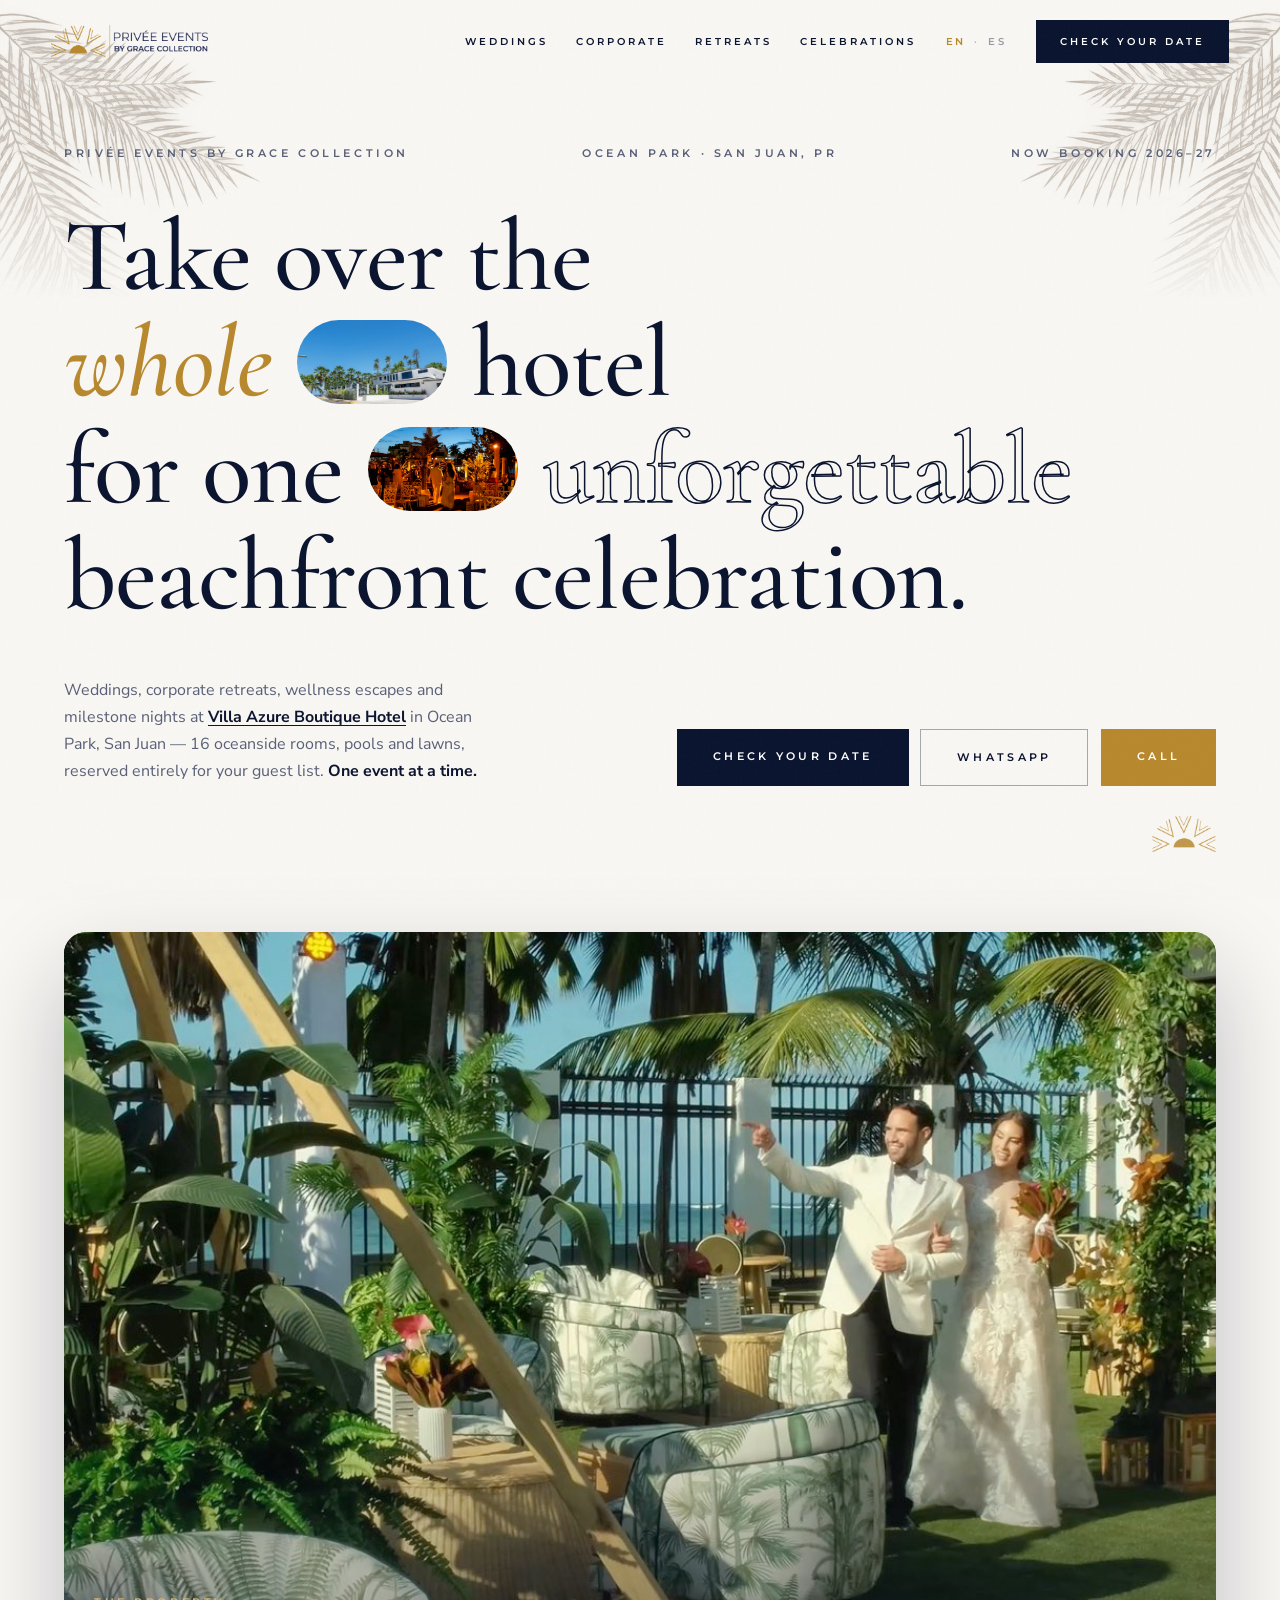
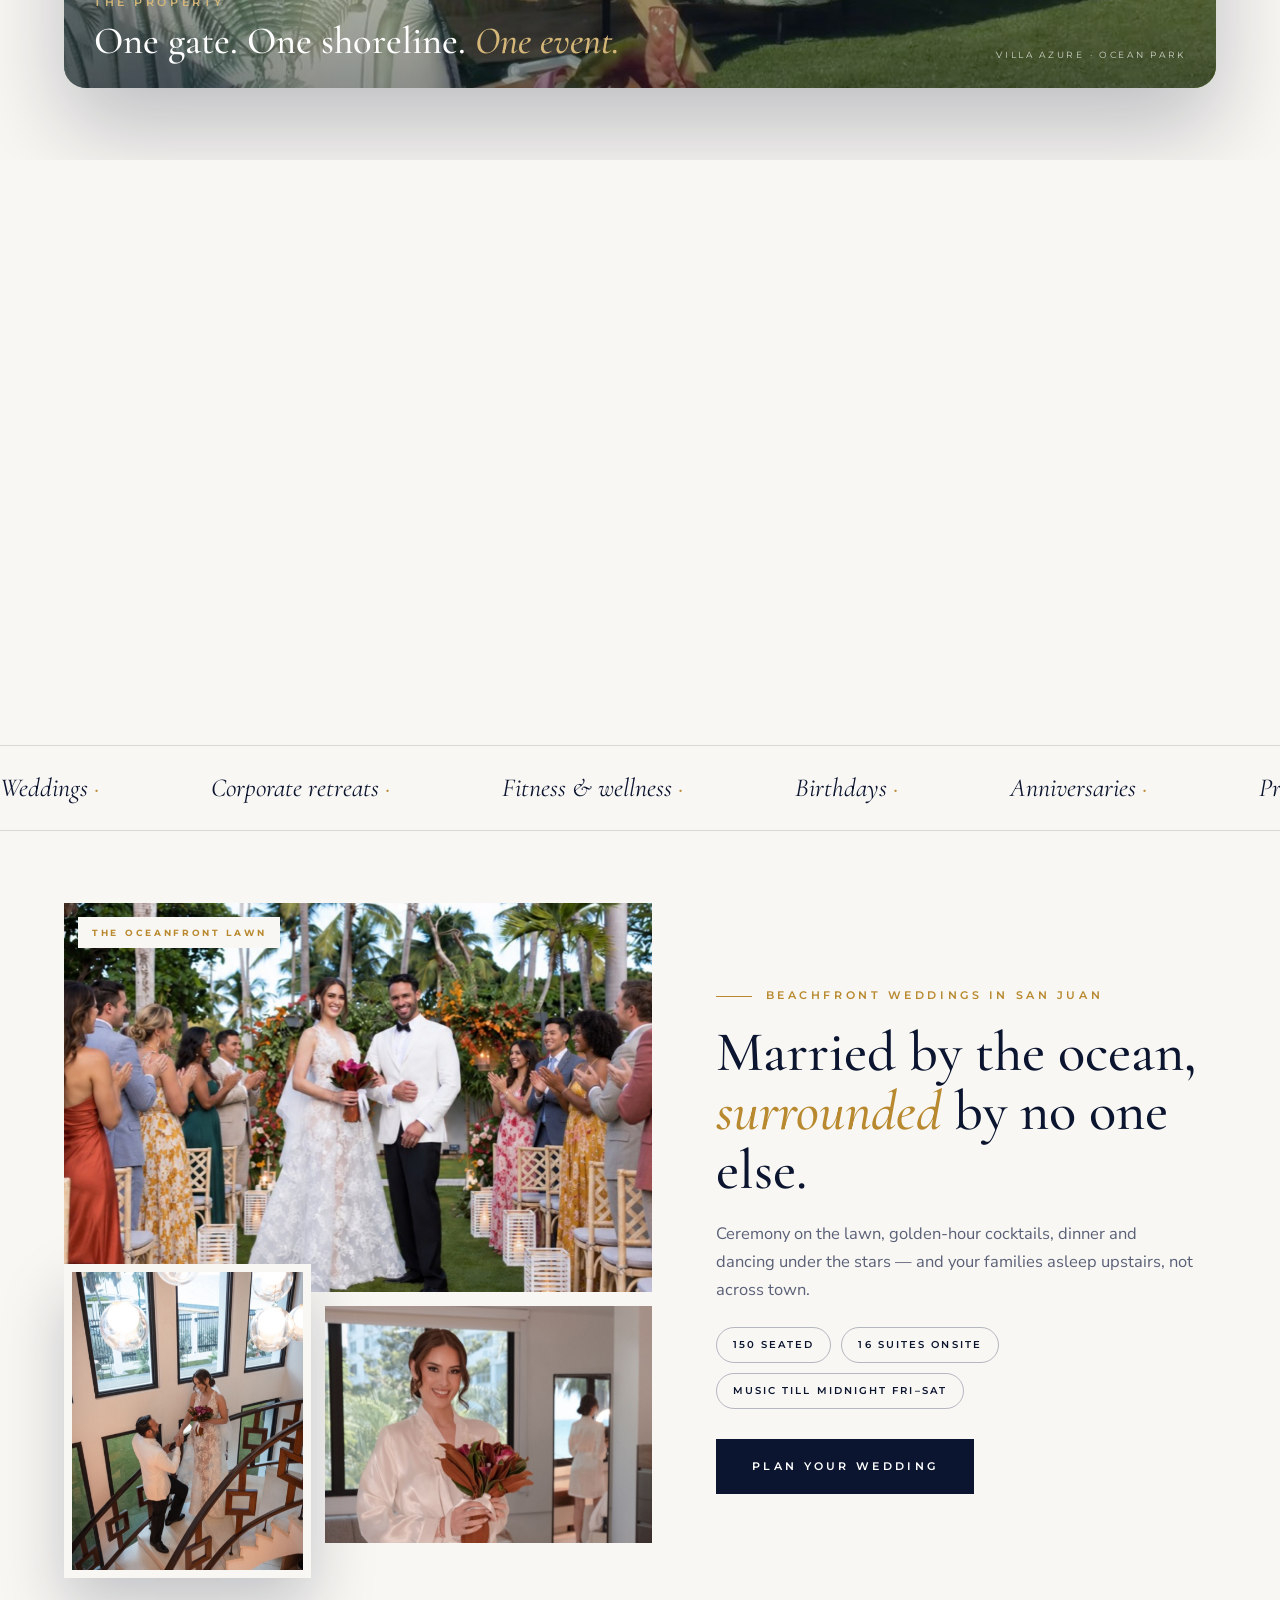
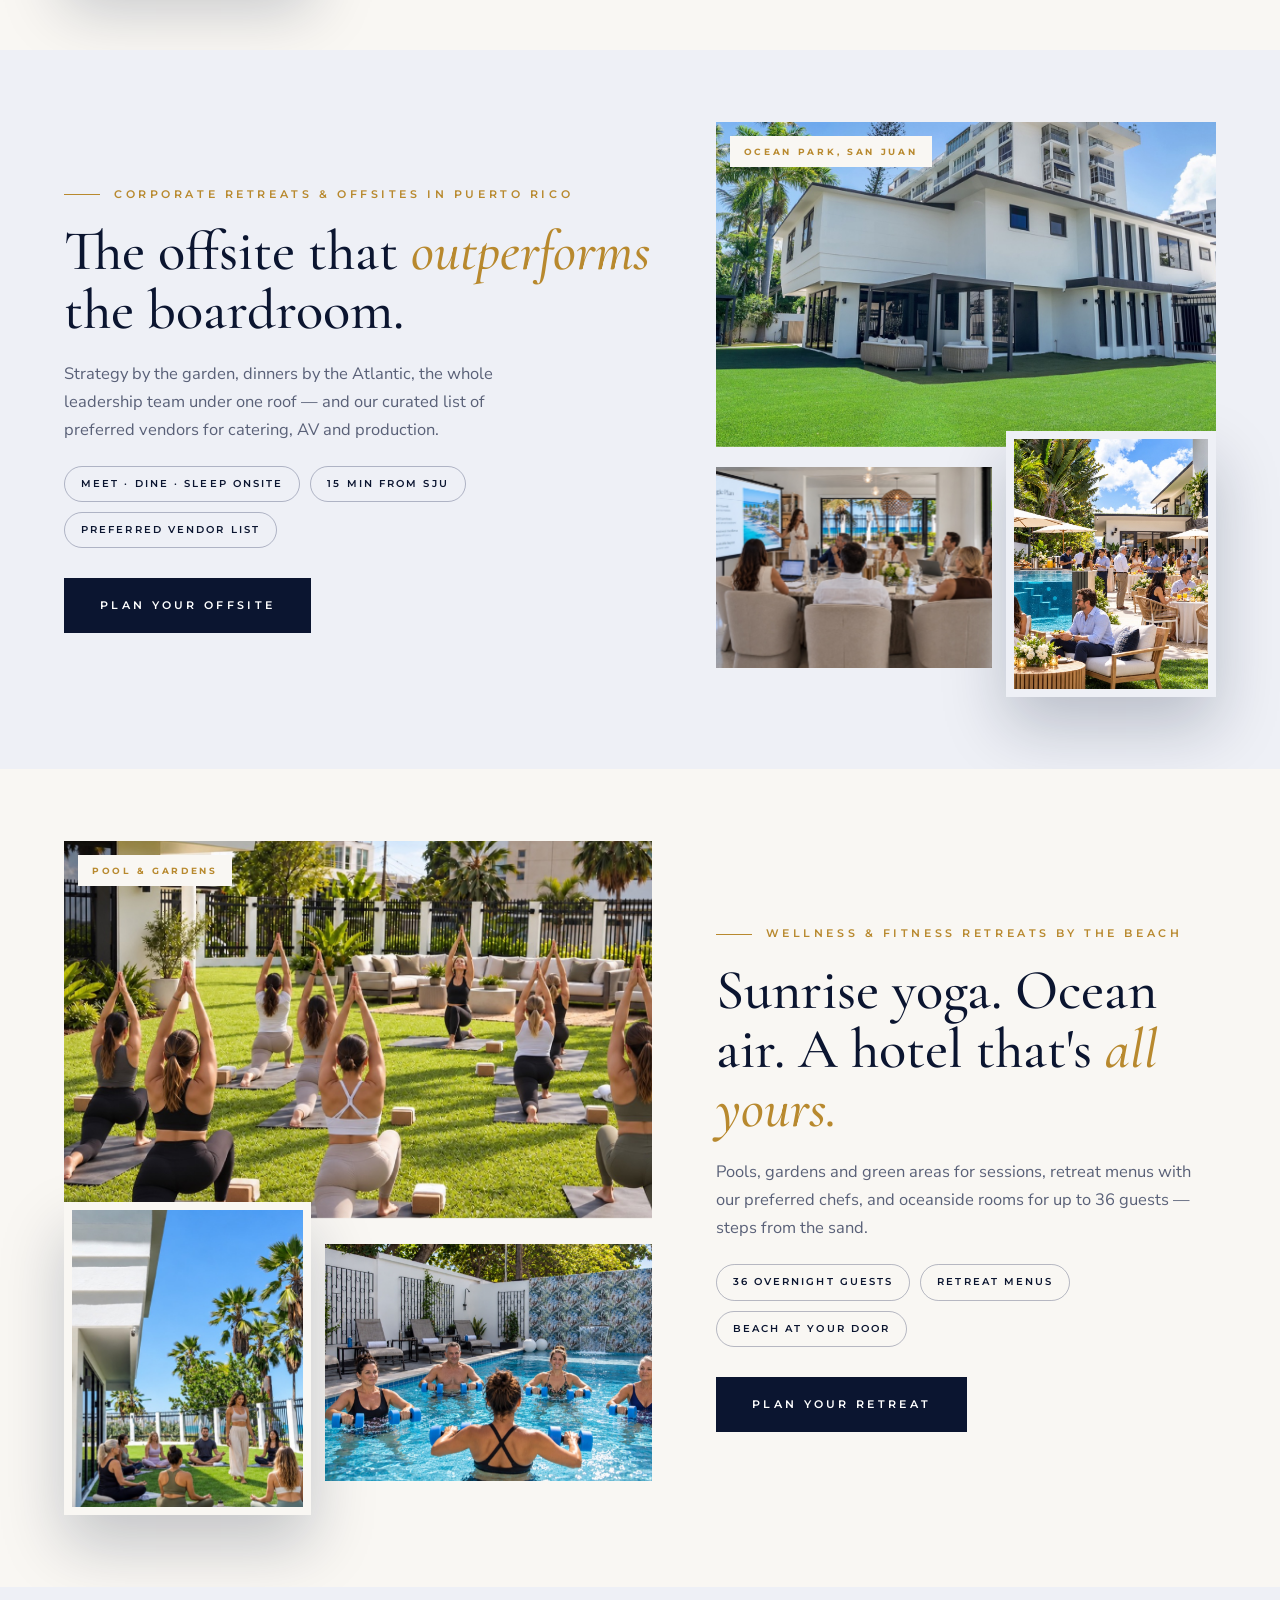
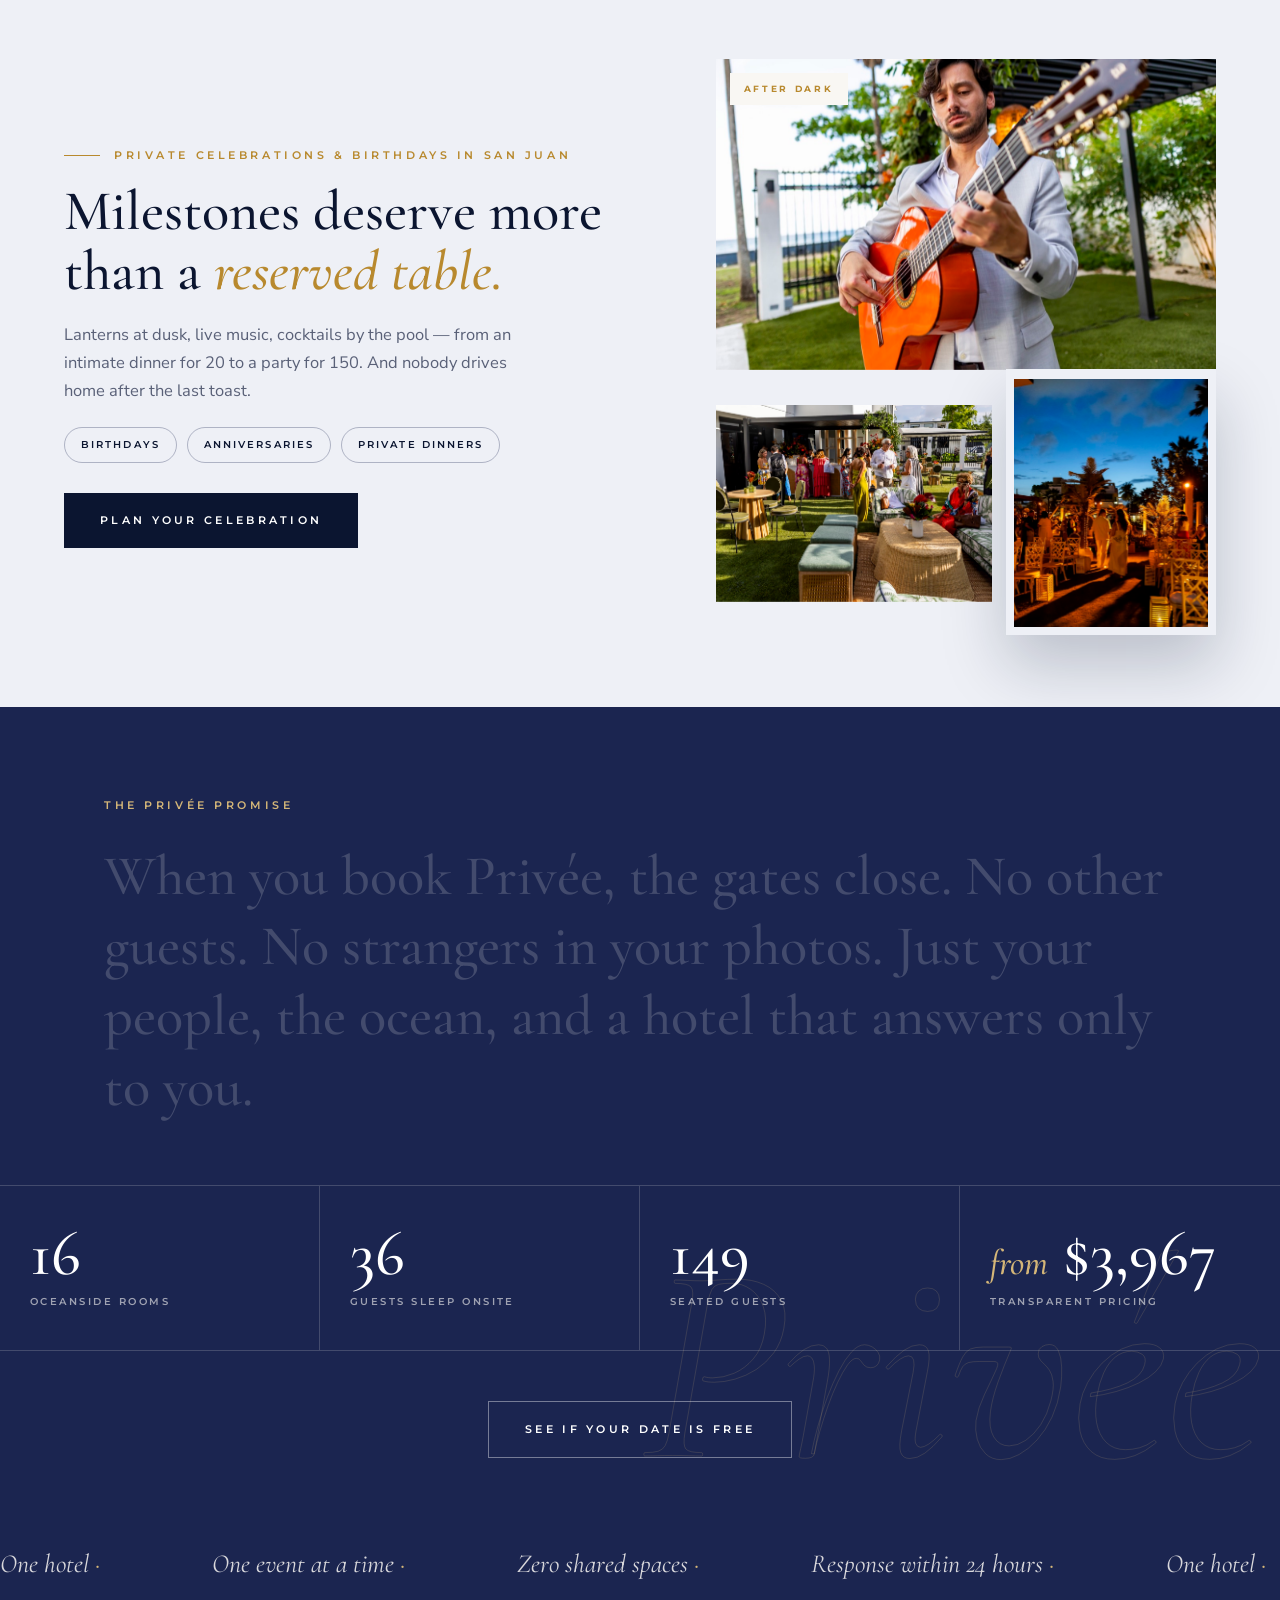
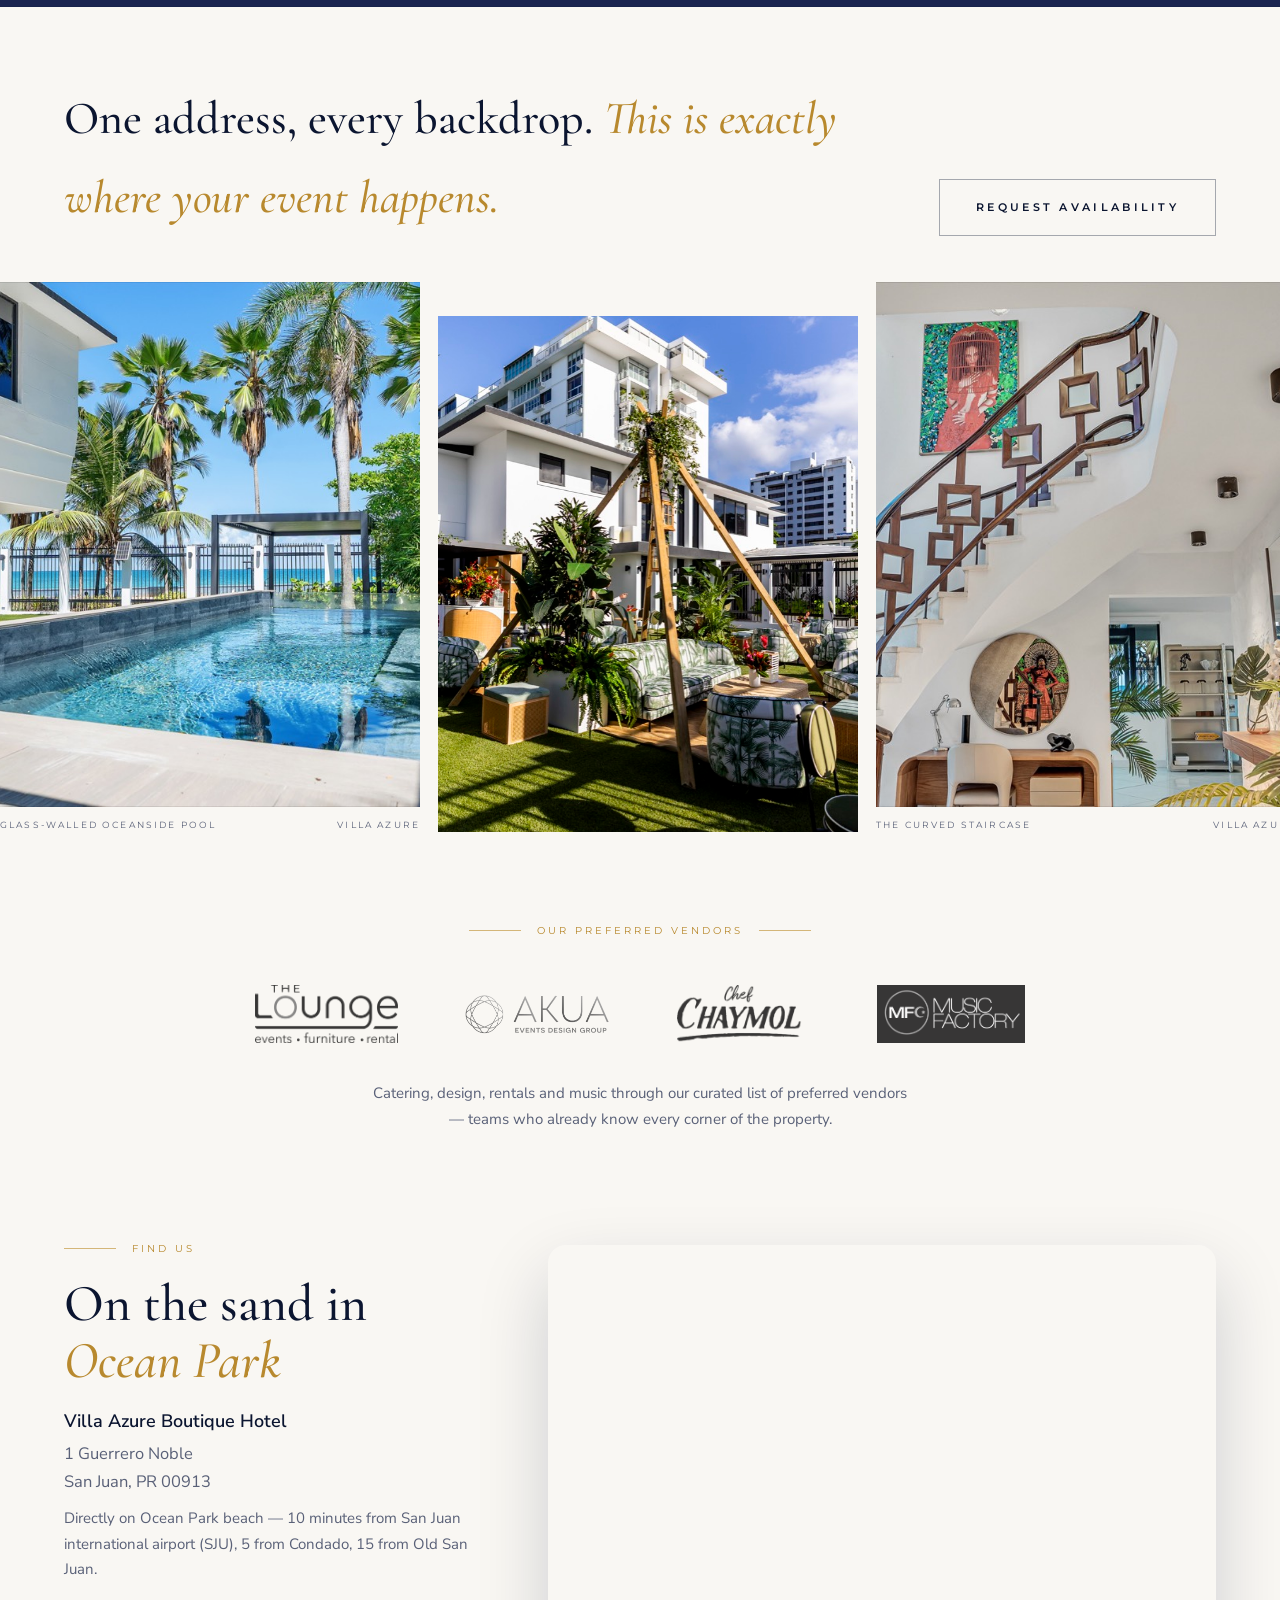
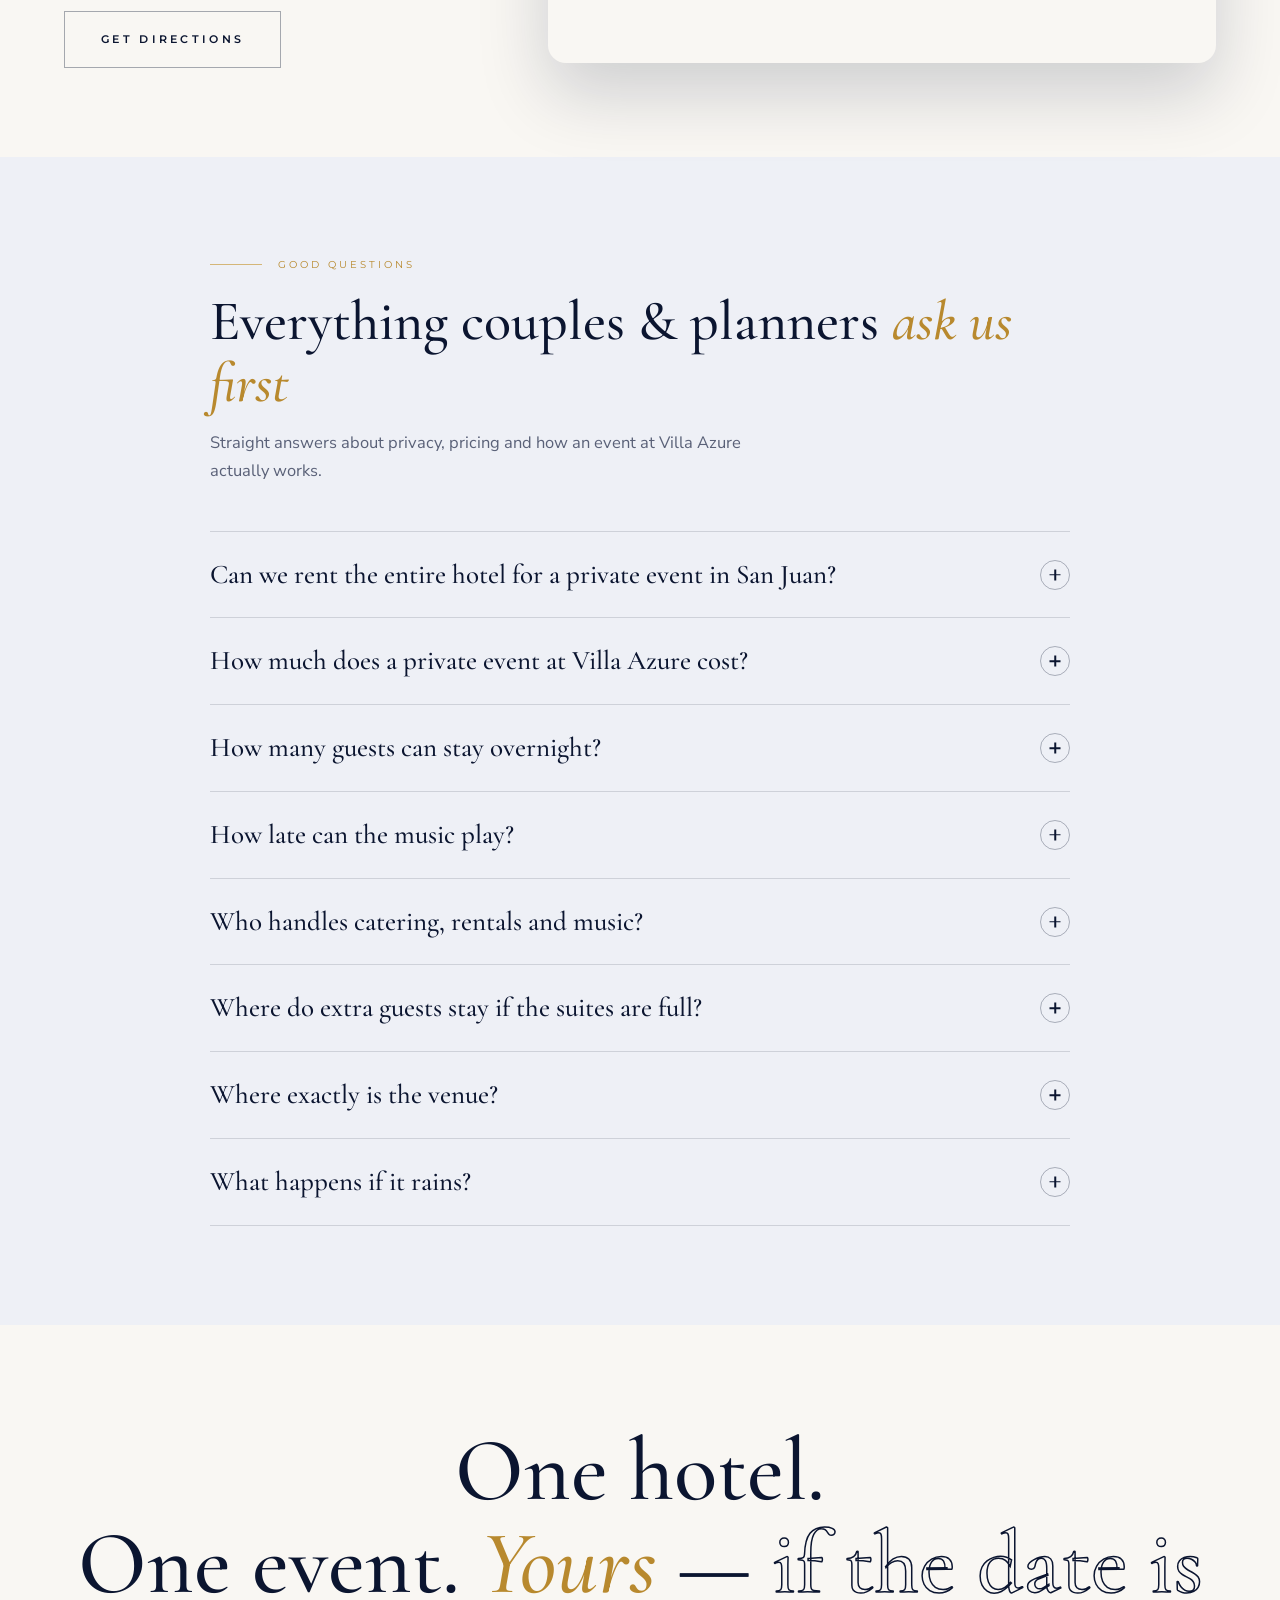
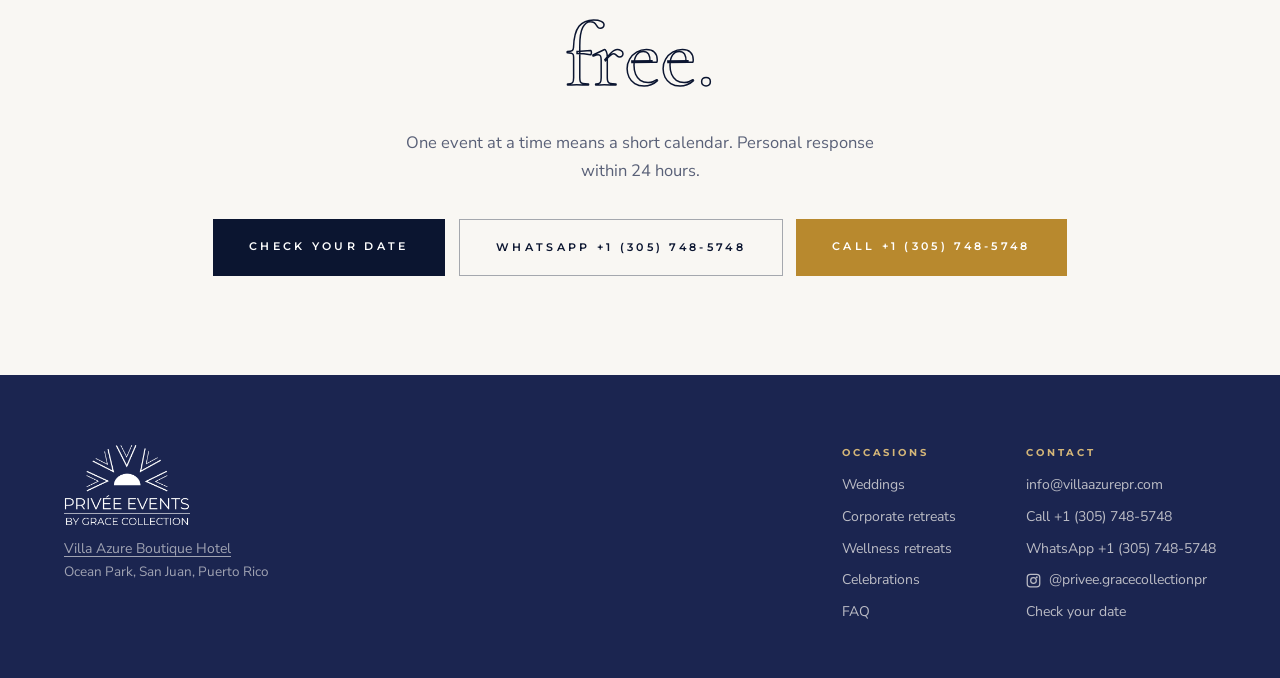
==== commit 3f3f569b: "G3: floating back-to-top button Appears after 1.2 viewports of scroll, brand-styled circle bottom-ri" ====
--- a/muestras-g-8f1ecfd3e3a6/index.html
+++ b/muestras-g-8f1ecfd3e3a6/index.html
@@ -98,6 +98,11 @@
 header .lang button{background:none;border:0;cursor:pointer;padding:4px 2px;color:inherit;font:inherit;letter-spacing:inherit;opacity:.4;transition:opacity .25s,color .25s}
 header .lang button.active{opacity:1;color:var(--bronze)}
 header .lang>span{opacity:.3}
+#totop{position:fixed;right:22px;bottom:22px;z-index:40;width:46px;height:46px;border-radius:50%;border:1px solid rgba(11,21,48,.14);background:rgba(249,247,243,.92);backdrop-filter:blur(6px);color:var(--ink);cursor:pointer;display:flex;align-items:center;justify-content:center;box-shadow:0 6px 24px rgba(11,21,48,.14);opacity:0;visibility:hidden;transform:translateY(12px);transition:opacity .35s,transform .35s,visibility .35s,background .3s,color .3s}
+#totop.show{opacity:1;visibility:visible;transform:none}
+#totop:hover{background:var(--bronze);color:#fff;border-color:var(--bronze)}
+#totop svg{display:block}
+@media(max-width:760px){#totop{right:16px;bottom:16px;width:42px;height:42px}}
 @media(max-width:1000px){header .right a:not(.cta){display:none}}
 @media(max-width:760px){
   header{padding:14px 4vw}
@@ -626,6 +631,8 @@
     <div><h4 data-t="ft.contact">Contact</h4><a href="mailto:info@villaazurepr.com">info@villaazurepr.com</a><a href="tel:+13057485748" data-t="close.call">Call +1 (305) 748-5748</a><a href="https://wa.me/13057485748">WhatsApp +1 (305) 748-5748</a><a href="https://www.instagram.com/privee.gracecollectionpr" target="_blank" rel="noopener" style="display:flex;align-items:center;gap:8px"><svg width="15" height="15" viewBox="0 0 24 24" fill="none" stroke="currentColor" stroke-width="2" aria-hidden="true"><rect x="2" y="2" width="20" height="20" rx="5"/><circle cx="12" cy="12" r="4.5"/><circle cx="17.3" cy="6.7" r="1.4" fill="currentColor" stroke="none"/></svg>@privee.gracecollectionpr</a><a href="../questionnaire.html" data-t="cta.check">Check your date</a></div>
   </div>
 </footer>
+
+<button id="totop" type="button" aria-label="Back to top / Volver arriba"><svg width="16" height="16" viewBox="0 0 24 24" fill="none" stroke="currentColor" stroke-width="2" stroke-linecap="round" stroke-linejoin="round" aria-hidden="true"><path d="M12 19V5"/><path d="m5 12 7-7 7 7"/></svg></button>
 
 <script>
 const hd=document.getElementById('hd'),prog=document.getElementById('prog');
@@ -757,8 +764,11 @@
 
 /* scroll: header, progress, word fill, parallax */
 const paras=[...document.querySelectorAll('[data-para]')];
+const totop=document.getElementById('totop');
+totop.addEventListener('click',()=>scrollTo({top:0,behavior:reduced?'auto':'smooth'}));
 function onScroll(){
   hd.classList.toggle('solid',scrollY>60);
+  totop.classList.toggle('show',scrollY>innerHeight*1.2);
   prog.style.width=(scrollY/(document.documentElement.scrollHeight-innerHeight)*100)+'%';
   /* expanding cinema */
   const cr=cin.getBoundingClientRect();
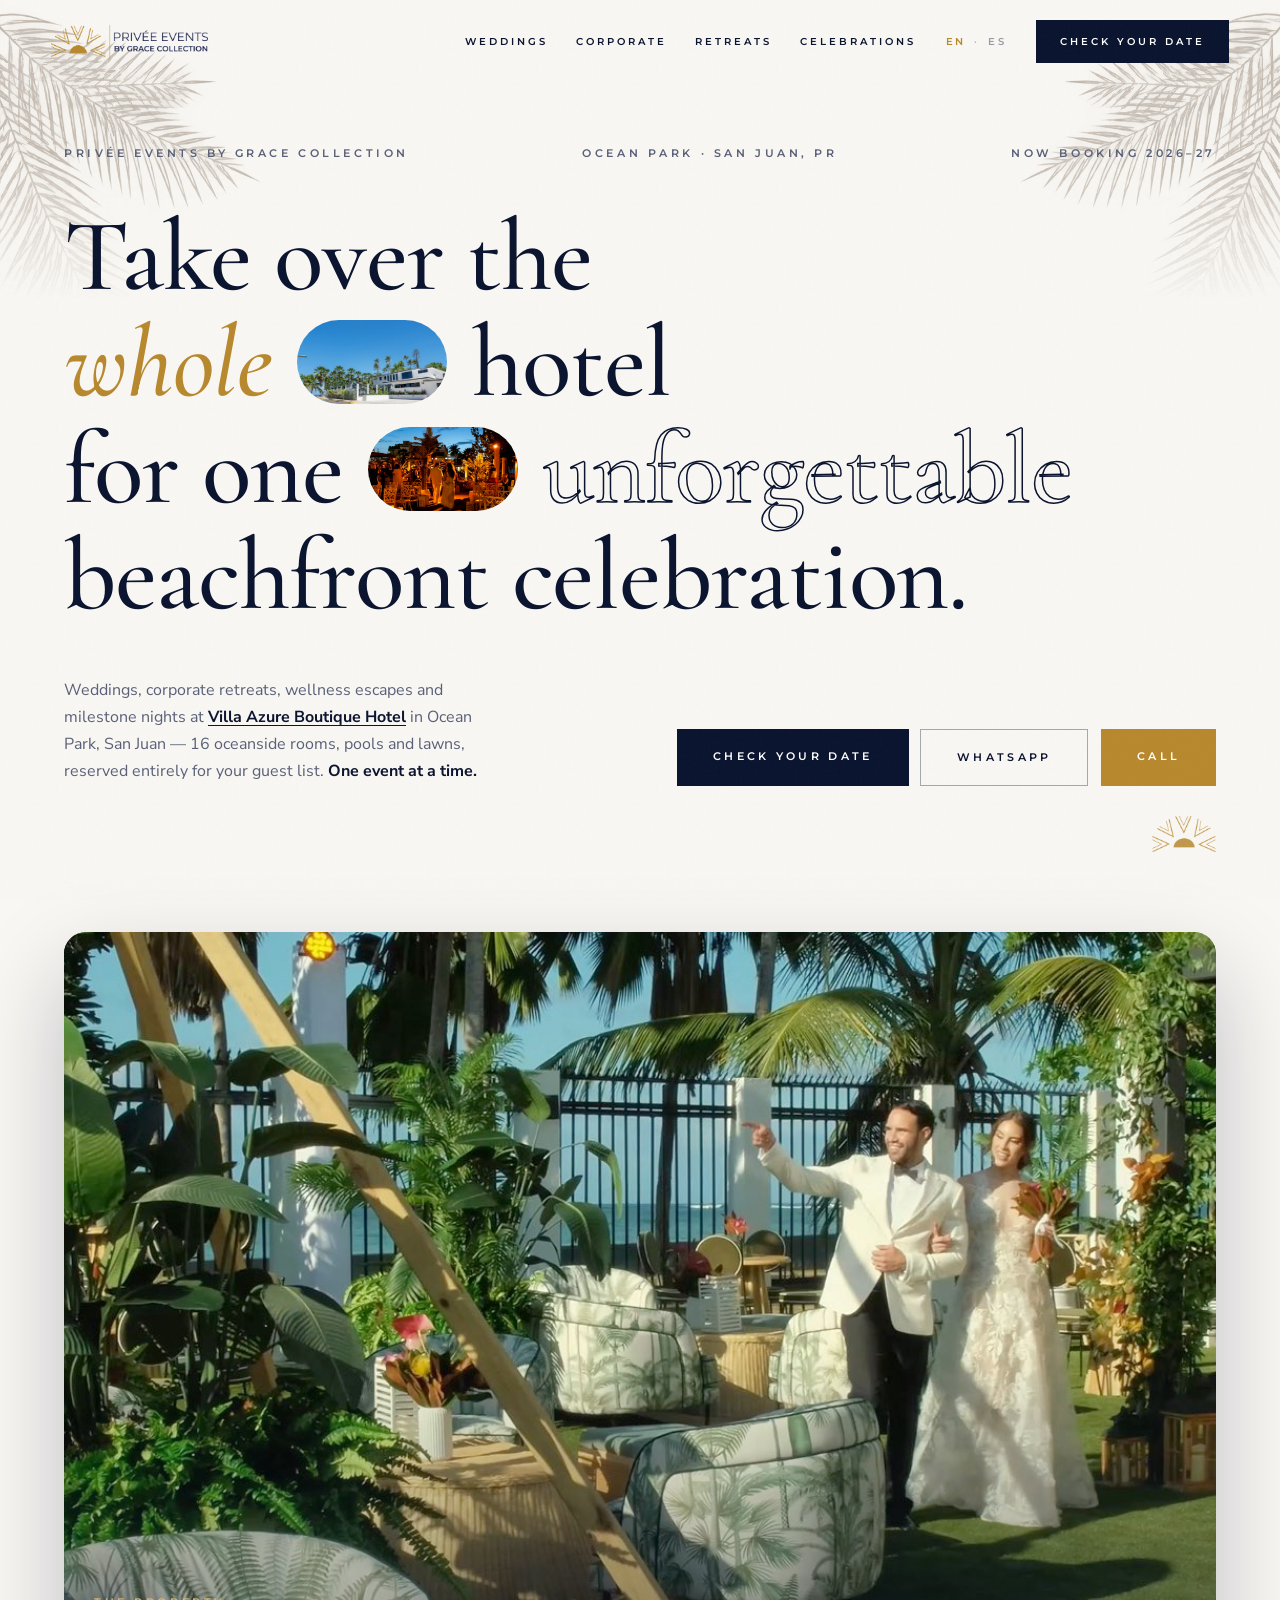
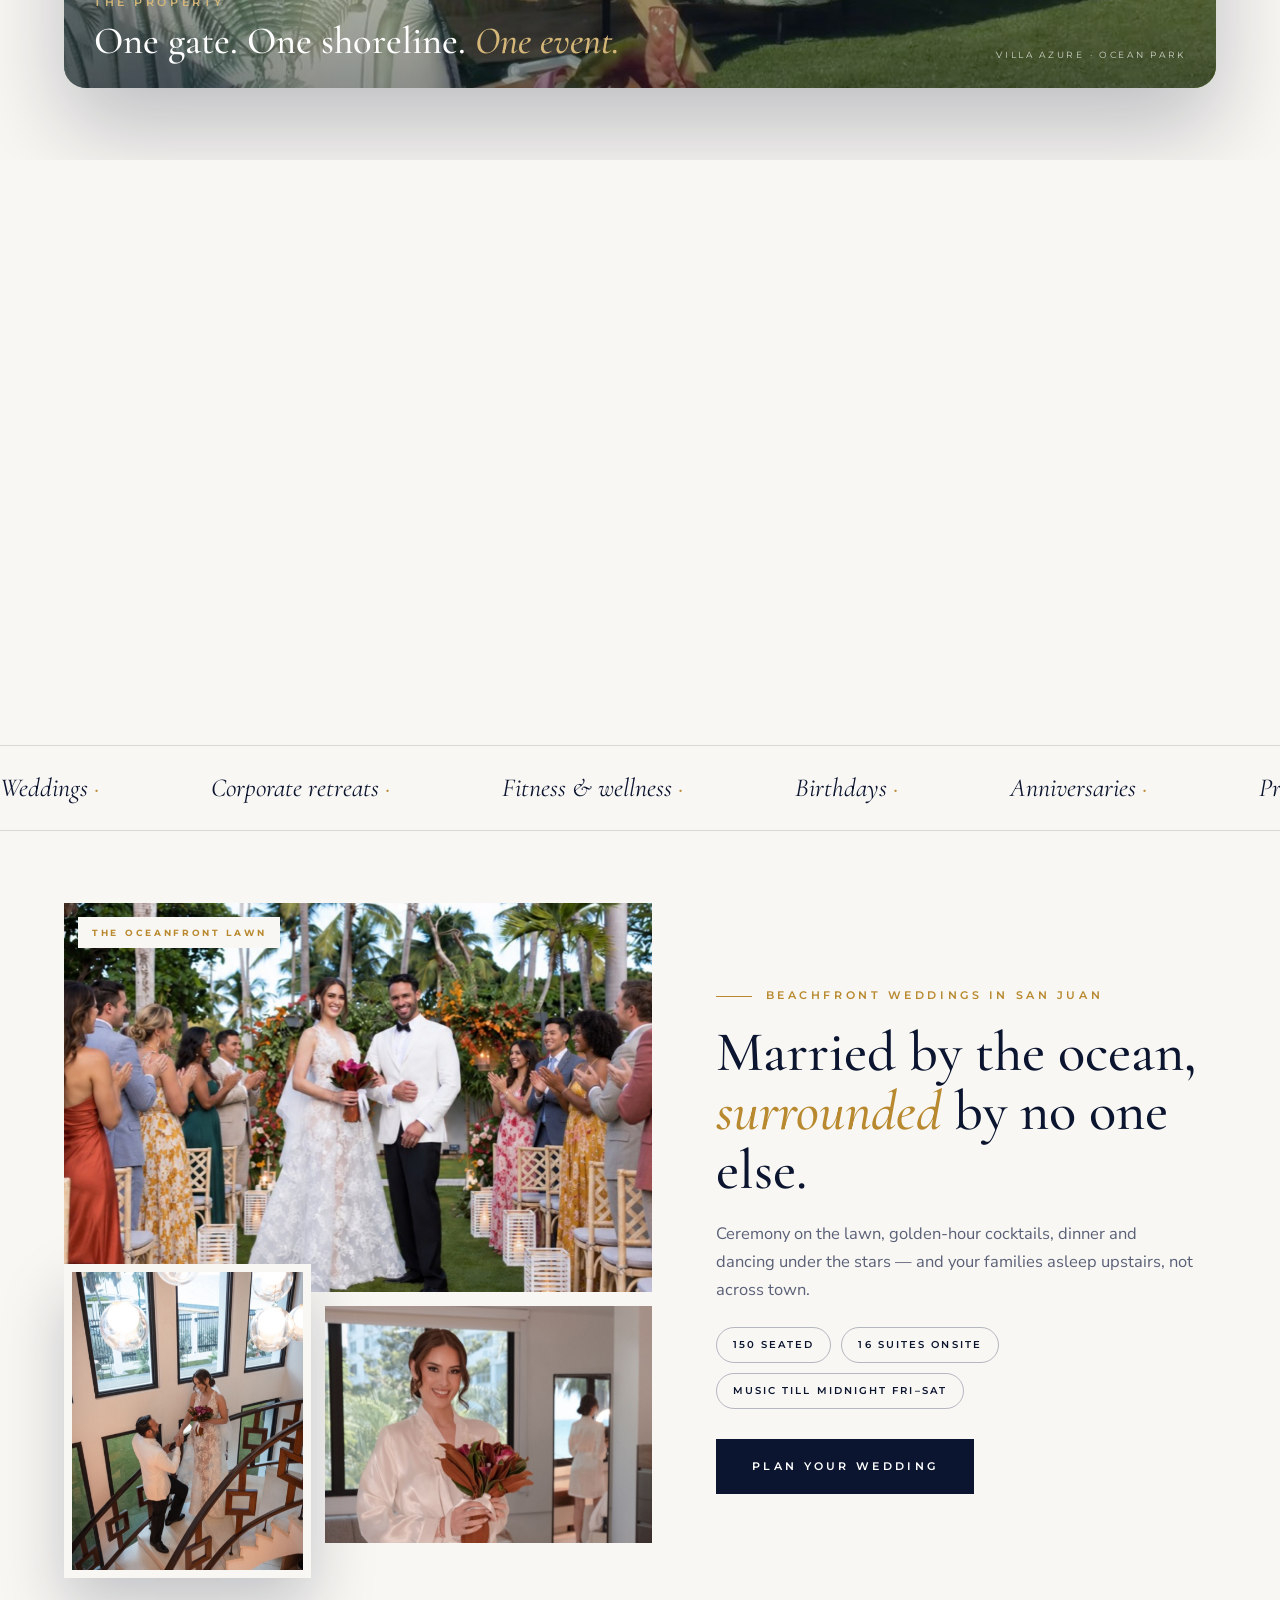
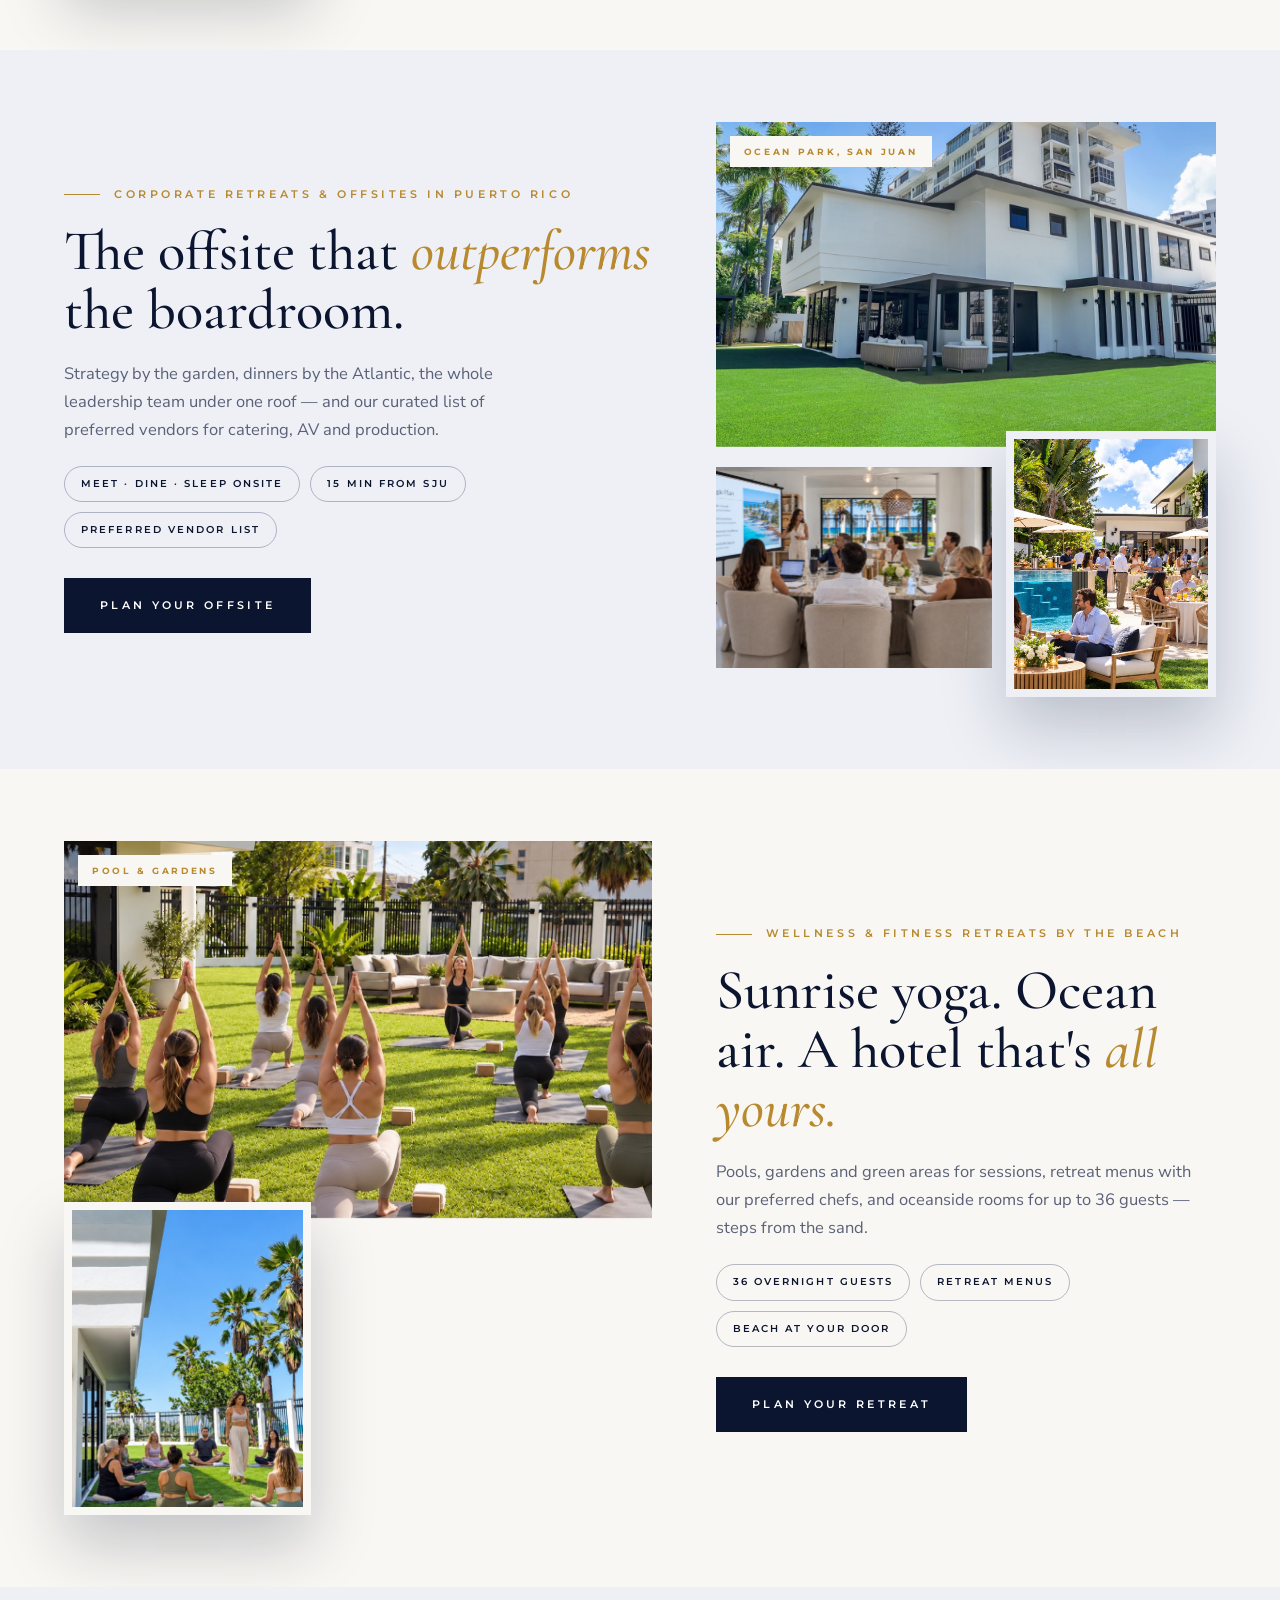
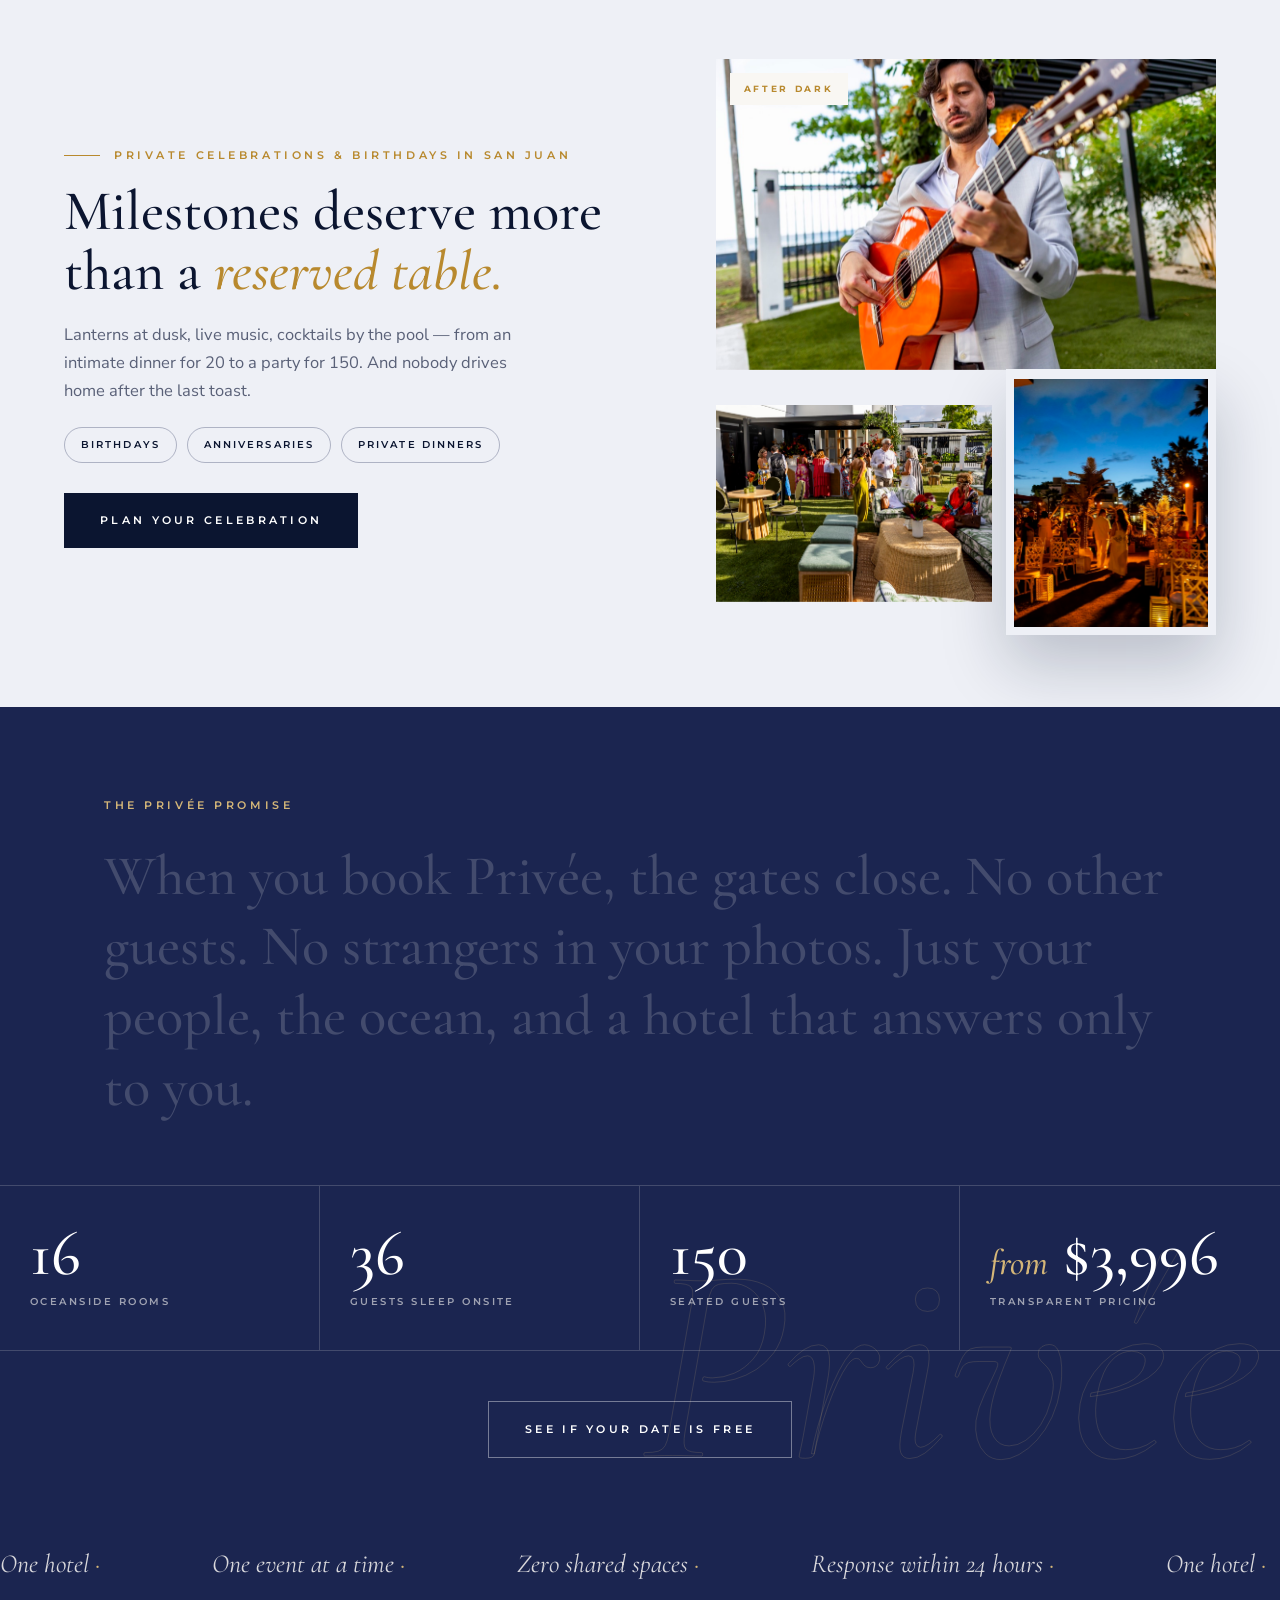
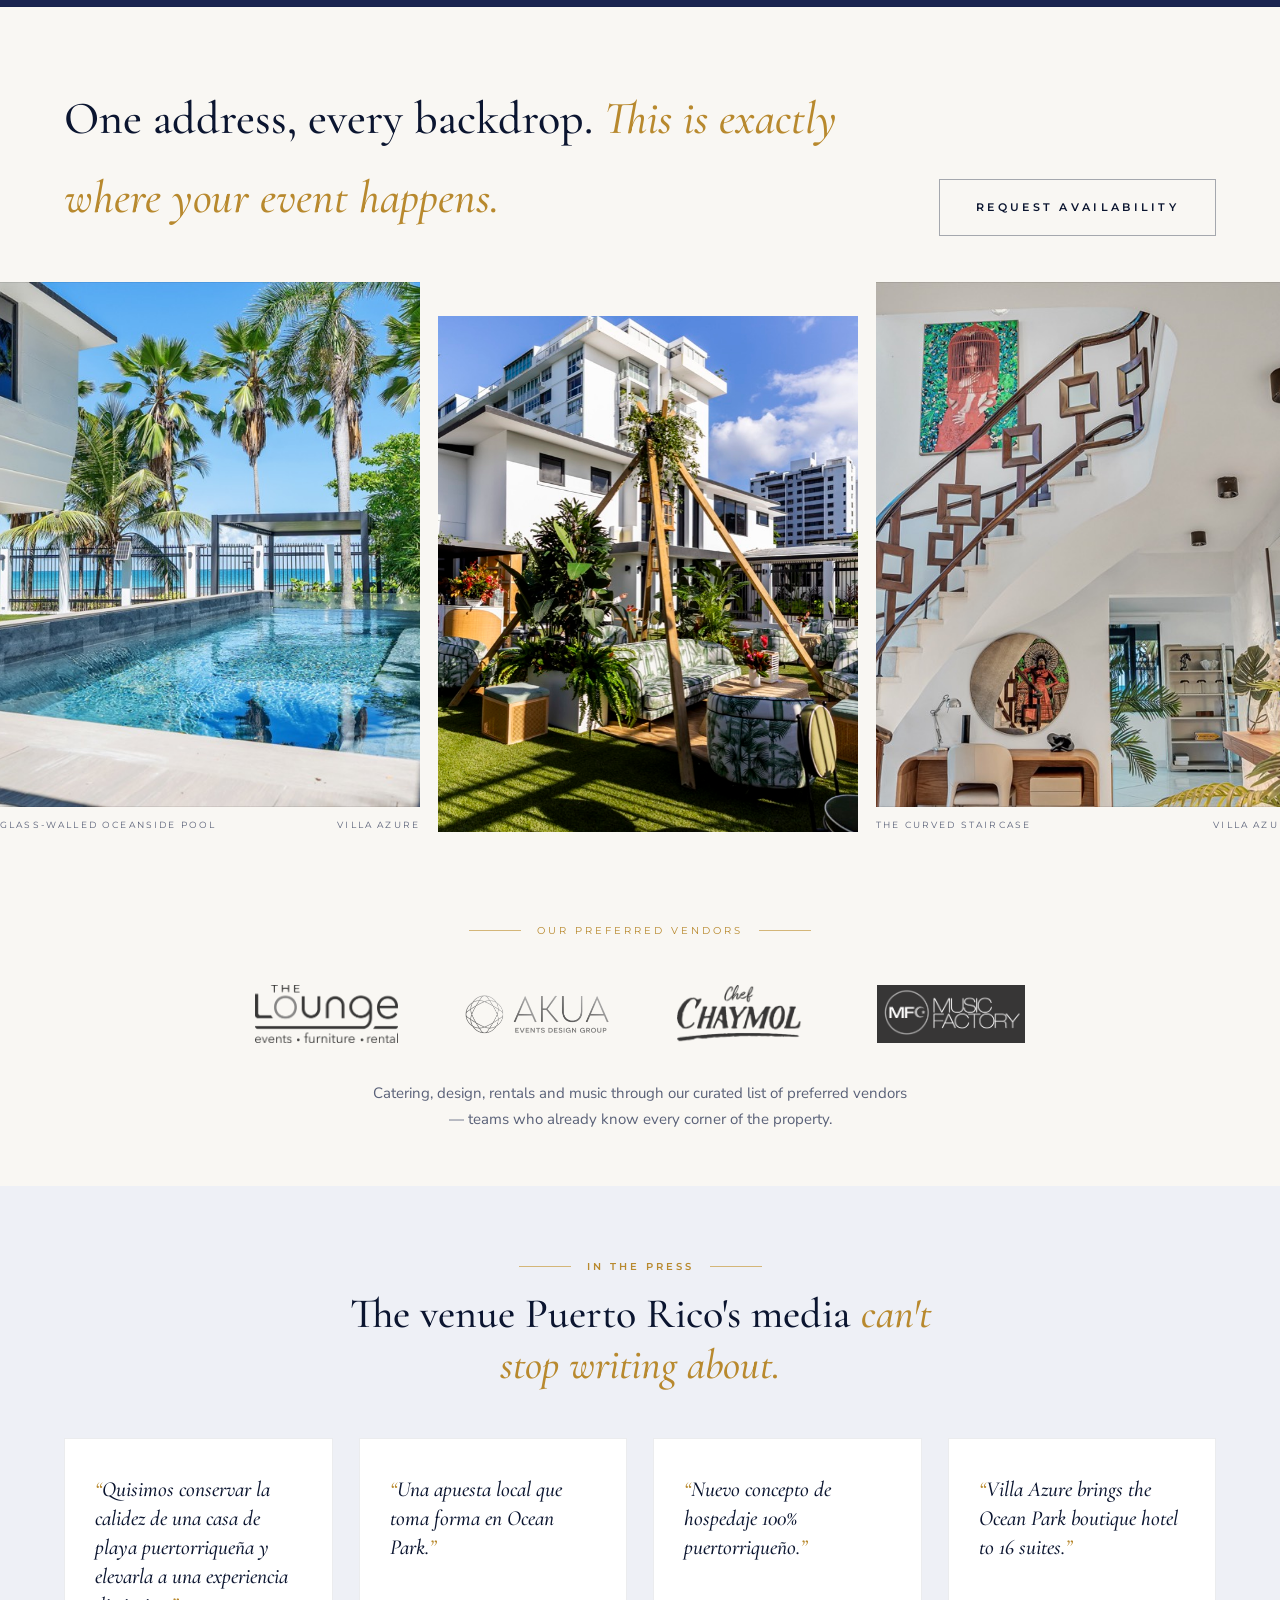
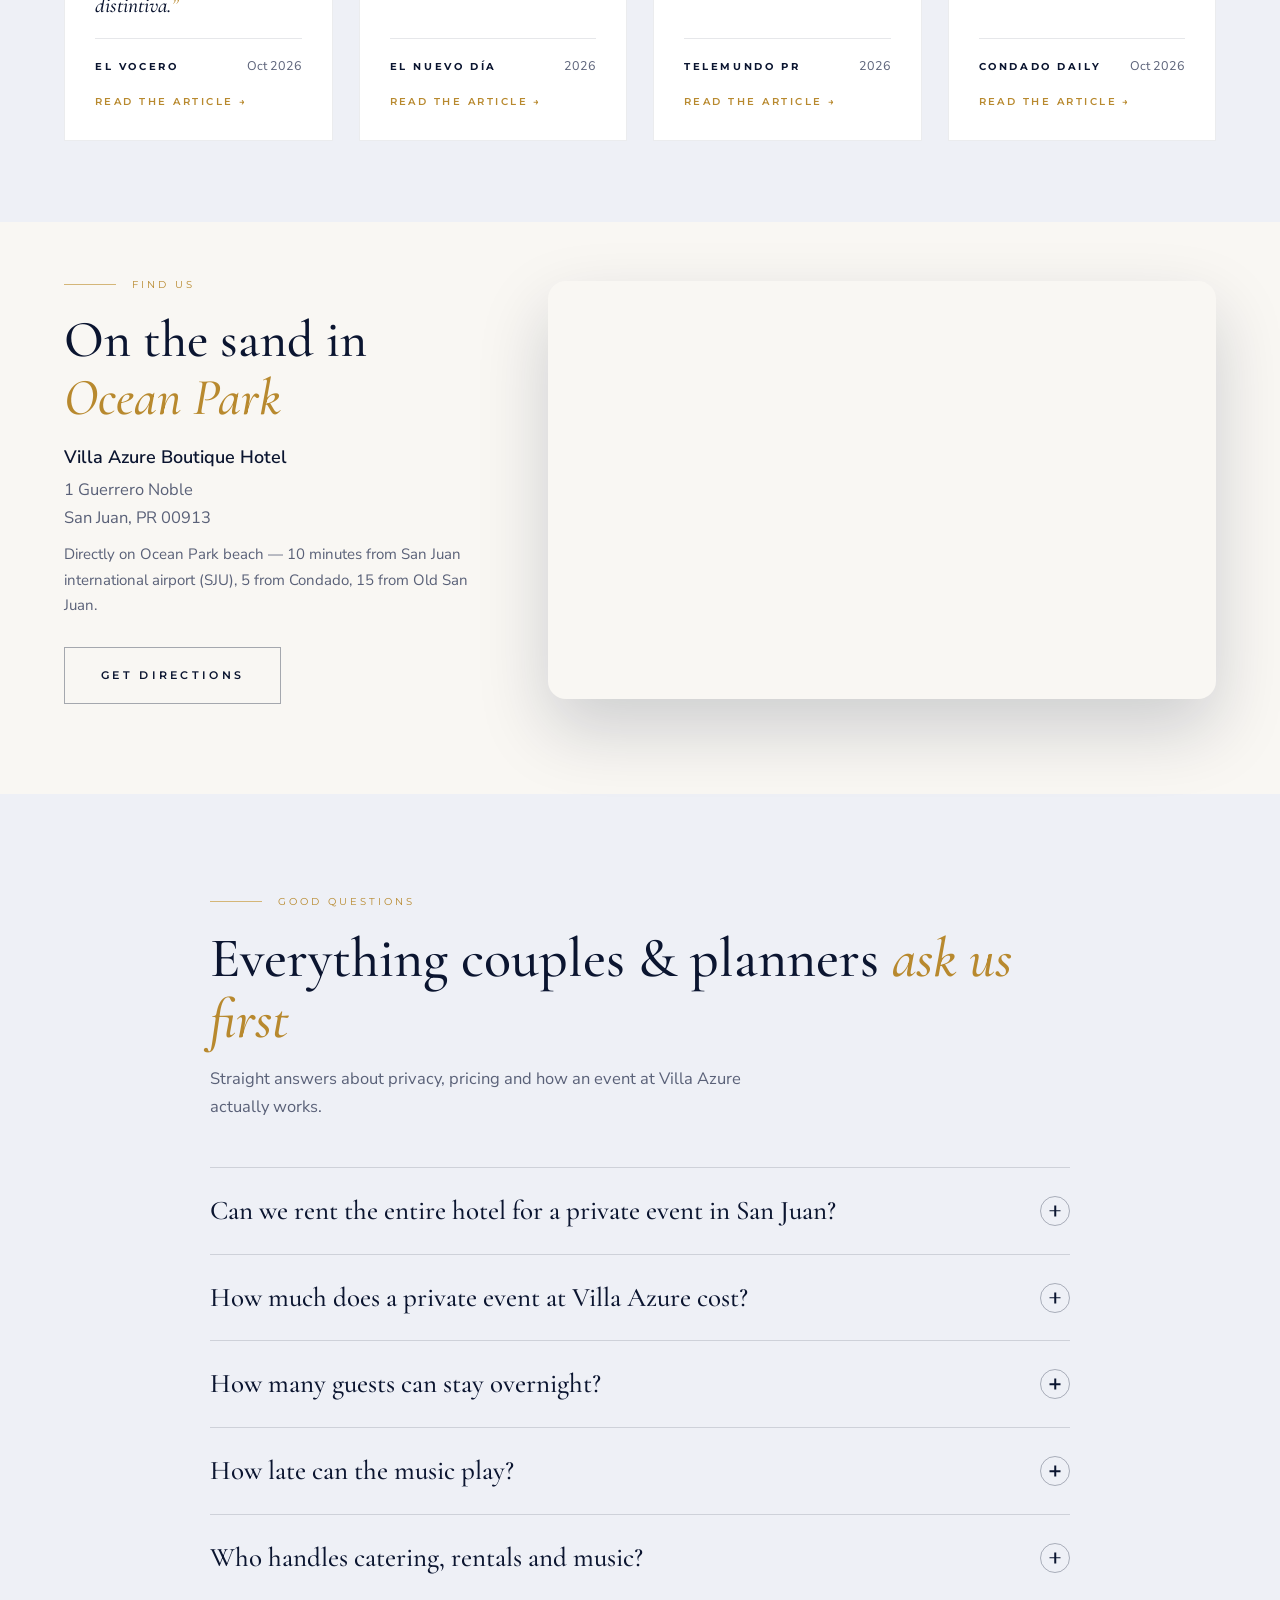
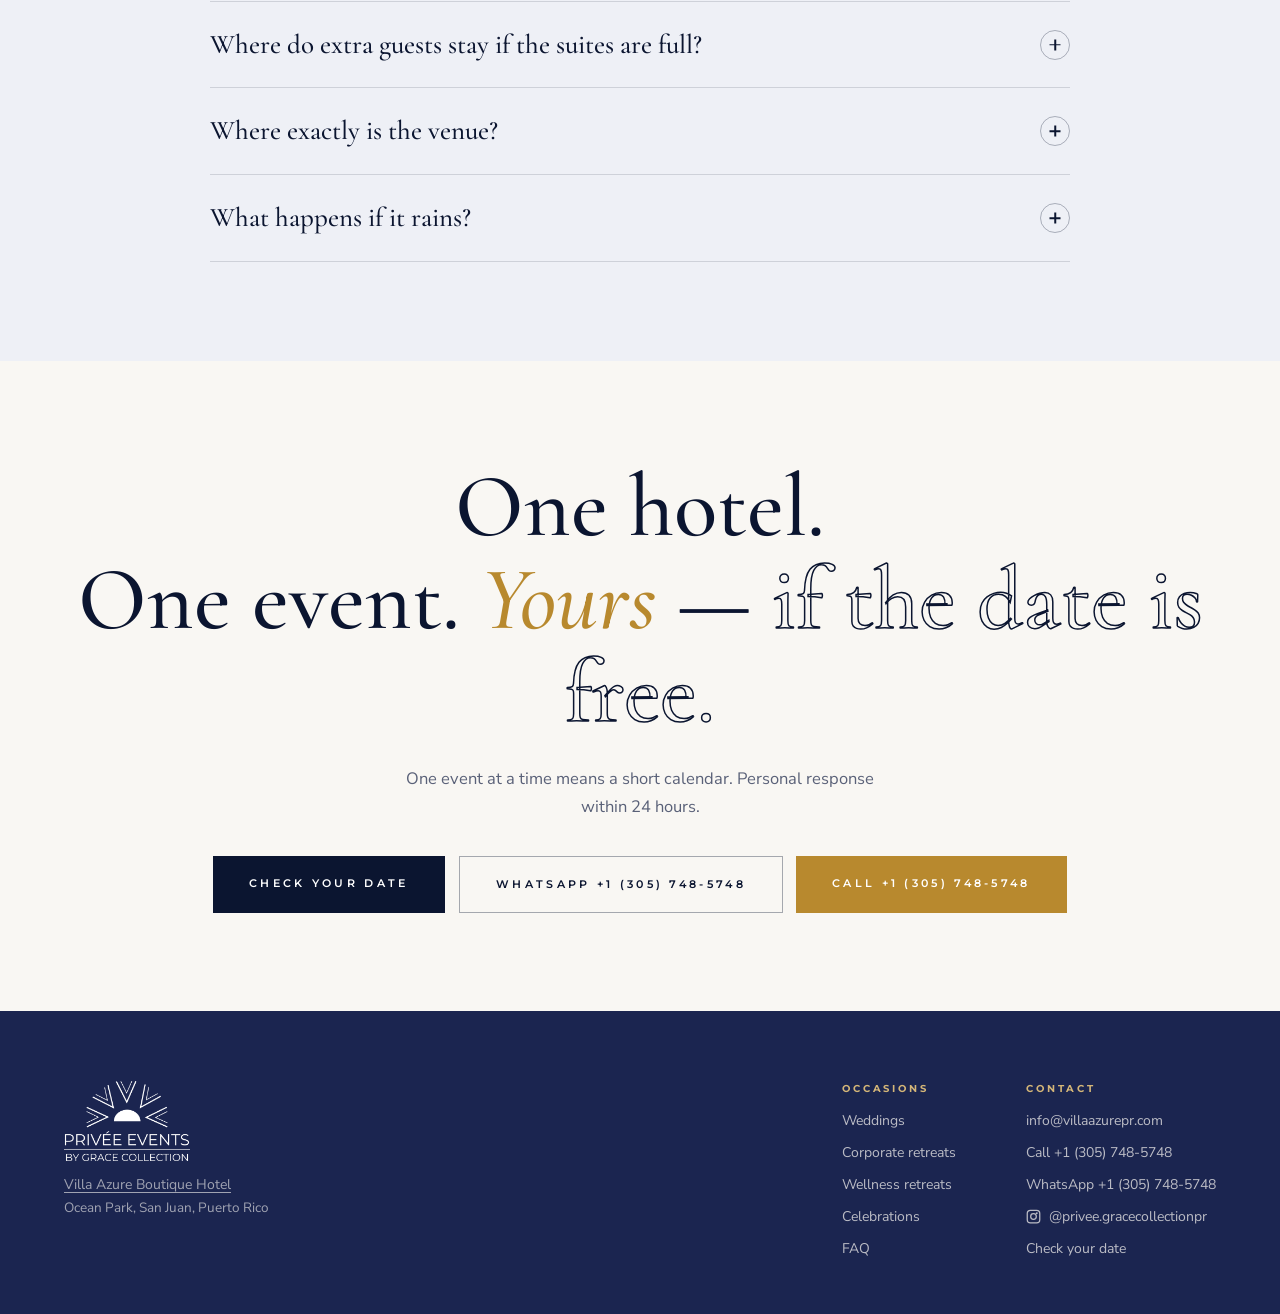
==== commit e95674c8: "Muestra G3: menú hamburger móvil + sección In the Press (variante B), bilingüe EN/ES Co-Authored-By:" ====
--- a/muestras-g-8f1ecfd3e3a6/index.html
+++ b/muestras-g-8f1ecfd3e3a6/index.html
@@ -103,6 +103,40 @@
 #totop:hover{background:var(--bronze);color:#fff;border-color:var(--bronze)}
 #totop svg{display:block}
 @media(max-width:760px){#totop{right:16px;bottom:16px;width:42px;height:42px}}
+.burger{display:none;background:none;border:0;cursor:pointer;padding:10px 2px;flex-direction:column;gap:5px;z-index:61}
+.burger span{display:block;width:22px;height:1.5px;background:var(--ink);transition:transform .35s var(--ease),opacity .3s}
+.burger.open span:nth-child(1){transform:translateY(6.5px) rotate(45deg)}
+.burger.open span:nth-child(2){opacity:0}
+.burger.open span:nth-child(3){transform:translateY(-6.5px) rotate(-45deg)}
+@media(max-width:1000px){.burger{display:flex}}
+#mnav{position:fixed;inset:0;z-index:60;background:var(--paper);display:flex;flex-direction:column;justify-content:center;padding:90px 8vw 40px;opacity:0;visibility:hidden;transition:opacity .4s var(--ease),visibility .4s}
+#mnav.open{opacity:1;visibility:visible}
+#mnav .mclose{position:absolute;top:18px;right:5vw;background:none;border:0;cursor:pointer;font-family:'Montserrat',sans-serif;font-size:10px;letter-spacing:.3em;text-transform:uppercase;font-weight:600;color:var(--ink);padding:12px}
+#mnav nav{display:flex;flex-direction:column;gap:4px}
+#mnav nav a{font-family:'Cormorant Garamond',serif;font-size:clamp(34px,8.5vw,52px);font-weight:500;color:var(--ink);text-decoration:none;padding:7px 0;border-bottom:1px solid rgba(11,21,48,.07);display:flex;justify-content:space-between;align-items:center;opacity:0;transform:translateY(14px);transition:opacity .5s var(--ease),transform .5s var(--ease)}
+#mnav nav a::after{content:"→";font-size:.5em;color:var(--bronze)}
+#mnav.open nav a{opacity:1;transform:none}
+#mnav.open nav a:nth-child(1){transition-delay:.06s}#mnav.open nav a:nth-child(2){transition-delay:.11s}#mnav.open nav a:nth-child(3){transition-delay:.16s}#mnav.open nav a:nth-child(4){transition-delay:.21s}#mnav.open nav a:nth-child(5){transition-delay:.26s}#mnav.open nav a:nth-child(6){transition-delay:.31s}
+#mnav .mfoot{margin-top:34px;display:flex;flex-direction:column;gap:12px;opacity:0;transition:opacity .5s var(--ease) .36s}
+#mnav.open .mfoot{opacity:1}
+#mnav .mfoot .btn{text-align:center}
+.press{background:var(--paper2);padding:min(8vh,76px) 5vw min(9vh,88px)}
+.press .phead{max-width:640px;margin:0 auto 48px;text-align:center}
+.press .pkick{display:flex;align-items:center;justify-content:center;gap:16px;font-family:'Montserrat',sans-serif;font-size:10px;letter-spacing:.3em;text-transform:uppercase;color:var(--bronze);font-weight:600}
+.press .pkick::before,.press .pkick::after{content:"";width:52px;height:1px;background:var(--champ)}
+.press h2{font-family:'Cormorant Garamond',serif;font-size:clamp(30px,3.4vw,42px);font-weight:500;line-height:1.2;margin-top:14px}
+.press h2 em{color:var(--bronze)}
+.press .pgrid{display:grid;grid-template-columns:repeat(auto-fit,minmax(250px,1fr));gap:26px;max-width:1180px;margin:0 auto}
+.press .card{background:#fff;border:1px solid rgba(11,21,48,.08);padding:36px 30px 30px;display:flex;flex-direction:column;gap:18px;text-decoration:none;color:var(--ink);transition:transform .35s var(--ease),box-shadow .35s}
+.press .card:hover{transform:translateY(-5px);box-shadow:0 18px 40px rgba(11,21,48,.1)}
+.press .card .q{font-family:'Cormorant Garamond',serif;font-size:21.5px;line-height:1.35;font-weight:500;font-style:italic;flex:1}
+.press .card .q::before{content:"“";color:var(--bronze)}
+.press .card .q::after{content:"”";color:var(--bronze)}
+.press .card .src{border-top:1px solid rgba(11,21,48,.1);padding-top:16px;display:flex;justify-content:space-between;align-items:baseline;gap:10px}
+.press .card .src .o{font-family:'Montserrat',sans-serif;font-size:10px;letter-spacing:.26em;text-transform:uppercase;font-weight:700}
+.press .card .src .d{font-size:12.5px;color:var(--muted)}
+.press .card .read{font-family:'Montserrat',sans-serif;font-size:9.5px;letter-spacing:.26em;text-transform:uppercase;font-weight:600;color:var(--bronze)}
+@media(max-width:760px){.press{padding:7vh 6vw 8vh}}
 @media(max-width:1000px){header .right a:not(.cta){display:none}}
 @media(max-width:760px){
   header{padding:14px 4vw}
@@ -358,8 +392,24 @@
     <a href="#w" data-t="nav.w">Weddings</a><a href="#c" data-t="nav.c">Corporate</a><a href="#r" data-t="nav.r">Retreats</a><a href="#cel" data-t="nav.cel">Celebrations</a>
     <div class="lang" role="group" aria-label="Language / Idioma"><button type="button" data-lang="en">EN</button><span>·</span><button type="button" data-lang="es">ES</button></div>
     <a class="cta" href="../questionnaire.html" data-t="cta.check">Check your date</a>
+    <button class="burger" type="button" aria-label="Menu" aria-expanded="false" aria-controls="mnav"><span></span><span></span><span></span></button>
   </div>
 </header>
+
+<div id="mnav" aria-hidden="true">
+  <button class="mclose" type="button" data-t="mnav.close">Close</button>
+  <nav>
+    <a href="#w" data-t="nav.w">Weddings</a>
+    <a href="#c" data-t="nav.c">Corporate</a>
+    <a href="#r" data-t="nav.r">Retreats</a>
+    <a href="#cel" data-t="nav.cel">Celebrations</a>
+    <a href="#map" data-t="mnav.map">Find us</a>
+    <a href="#faq">FAQ</a>
+  </nav>
+  <div class="mfoot">
+    <a class="btn btn-gold" href="../questionnaire.html" data-t="cta.check">Check your date</a>
+  </div>
+</div>
 
 <section class="hero">
   <div class="palms l" aria-hidden="true"><img src="img/palmera-3-left.webp" alt=""></div>
@@ -546,6 +596,35 @@
     <img src="img/partner-music-factory.webp" alt="Music Factory" loading="lazy" decoding="async">
   </div>
   <p class="vnote" data-t="v.note">Catering, design, rentals and music through our curated list of preferred vendors — teams who already know every corner of the property.</p>
+</section>
+
+<section class="press reveal" id="press">
+  <div class="phead">
+    <p class="pkick" data-t="press.kick">In the press</p>
+    <h2 data-t="press.h2">The venue Puerto Rico's media <em>can't stop writing about.</em></h2>
+  </div>
+  <div class="pgrid">
+    <a class="card" href="https://www.elvocero.com/economia/abre-sus-puertas-villa-paradiso/article_37eb77c8-215b-4838-8a87-e133d95a8966.html" target="_blank" rel="noopener">
+      <p class="q">Quisimos conservar la calidez de una casa de playa puertorriqueña y elevarla a una experiencia distintiva.</p>
+      <div class="src"><span class="o">El Vocero</span><span class="d">Oct 2026</span></div>
+      <span class="read" data-t="press.read">Read the article →</span>
+    </a>
+    <a class="card" href="https://www.elnuevodia.com/negocios/turismo/notas/villa-azure-boutique-hotel-una-apuesta-local-que-toma-forma-en-ocean-park/" target="_blank" rel="noopener">
+      <p class="q">Una apuesta local que toma forma en Ocean Park.</p>
+      <div class="src"><span class="o">El Nuevo Día</span><span class="d">2026</span></div>
+      <span class="read" data-t="press.read">Read the article →</span>
+    </a>
+    <a class="card" href="https://www.telemundopr.com/noticias/puerto-rico/villa-azure-boutique-hotel-nuevo-concepto-de-hospedaje-100-puertorriqueno/2849316/" target="_blank" rel="noopener">
+      <p class="q">Nuevo concepto de hospedaje 100% puertorriqueño.</p>
+      <div class="src"><span class="o">Telemundo PR</span><span class="d">2026</span></div>
+      <span class="read" data-t="press.read">Read the article →</span>
+    </a>
+    <a class="card" href="https://condadodaily.com/villa-azure-second-building-ocean-park/" target="_blank" rel="noopener">
+      <p class="q">Villa Azure brings the Ocean Park boutique hotel to 16 suites.</p>
+      <div class="src"><span class="o">Condado Daily</span><span class="d">Oct 2026</span></div>
+      <span class="read" data-t="press.read">Read the article →</span>
+    </a>
+  </div>
 </section>
 
 <section class="findus" id="map">
@@ -661,6 +740,8 @@
   'strip.h2':'Una sola dirección, todos los escenarios. <em>Aquí es exactamente donde ocurre tu evento.</em>','strip.btn':'Consulta disponibilidad',
   'rail.pool':'Piscina de cristal frente al mar','rail.lounge':'Lounge de cócteles al aire libre','rail.stair':'La escalera curva','rail.beach':'La playa en tu portón','rail.gather':'El encuentro',
   'v.kick':'Nuestros proveedores preferidos','v.note':'Catering, diseño, alquileres y música a través de nuestra lista curada de proveedores preferidos — equipos que ya conocen cada rincón de la propiedad.',
+  'press.kick':'En la prensa','press.h2':'El venue del que la prensa de Puerto Rico <em>no deja de escribir.</em>','press.read':'Lee el artículo →',
+  'mnav.close':'Cerrar','mnav.map':'Encuéntranos',
   'f.kick':'Encuéntranos','f.h2':'Sobre la arena en <em>Ocean Park</em>','f.near':'Directamente en la playa de Ocean Park — a 10 minutos del aeropuerto internacional de San Juan (SJU), 5 de Condado y 15 del Viejo San Juan.','f.btn':'Cómo llegar',
   'faq.kick':'Buenas preguntas','faq.h2':'Todo lo que parejas y planners <em>nos preguntan primero</em>','faq.intro':'Respuestas directas sobre privacidad, precios y cómo funciona realmente un evento en Villa Azure.',
   'faq.q1':'¿Podemos rentar el hotel completo para un evento privado en San Juan?',
@@ -791,6 +872,21 @@
   }
 }
 addEventListener('scroll',onScroll,{passive:true});
+
+/* mobile menu */
+const burger=document.querySelector('.burger'),mnav=document.getElementById('mnav');
+function setMenu(open){
+  burger.classList.toggle('open',open);
+  mnav.classList.toggle('open',open);
+  burger.setAttribute('aria-expanded',open);
+  mnav.setAttribute('aria-hidden',!open);
+  document.body.style.overflow=open?'hidden':'';
+}
+burger.addEventListener('click',()=>setMenu(!mnav.classList.contains('open')));
+mnav.querySelector('.mclose').addEventListener('click',()=>setMenu(false));
+mnav.querySelectorAll('nav a, .mfoot a').forEach(a=>a.addEventListener('click',()=>setMenu(false)));
+addEventListener('keydown',e=>{if(e.key==='Escape'&&mnav.classList.contains('open'))setMenu(false)});
+
 applyLang(); /* builds the fill text and runs onScroll once */
 </script>
 </body>
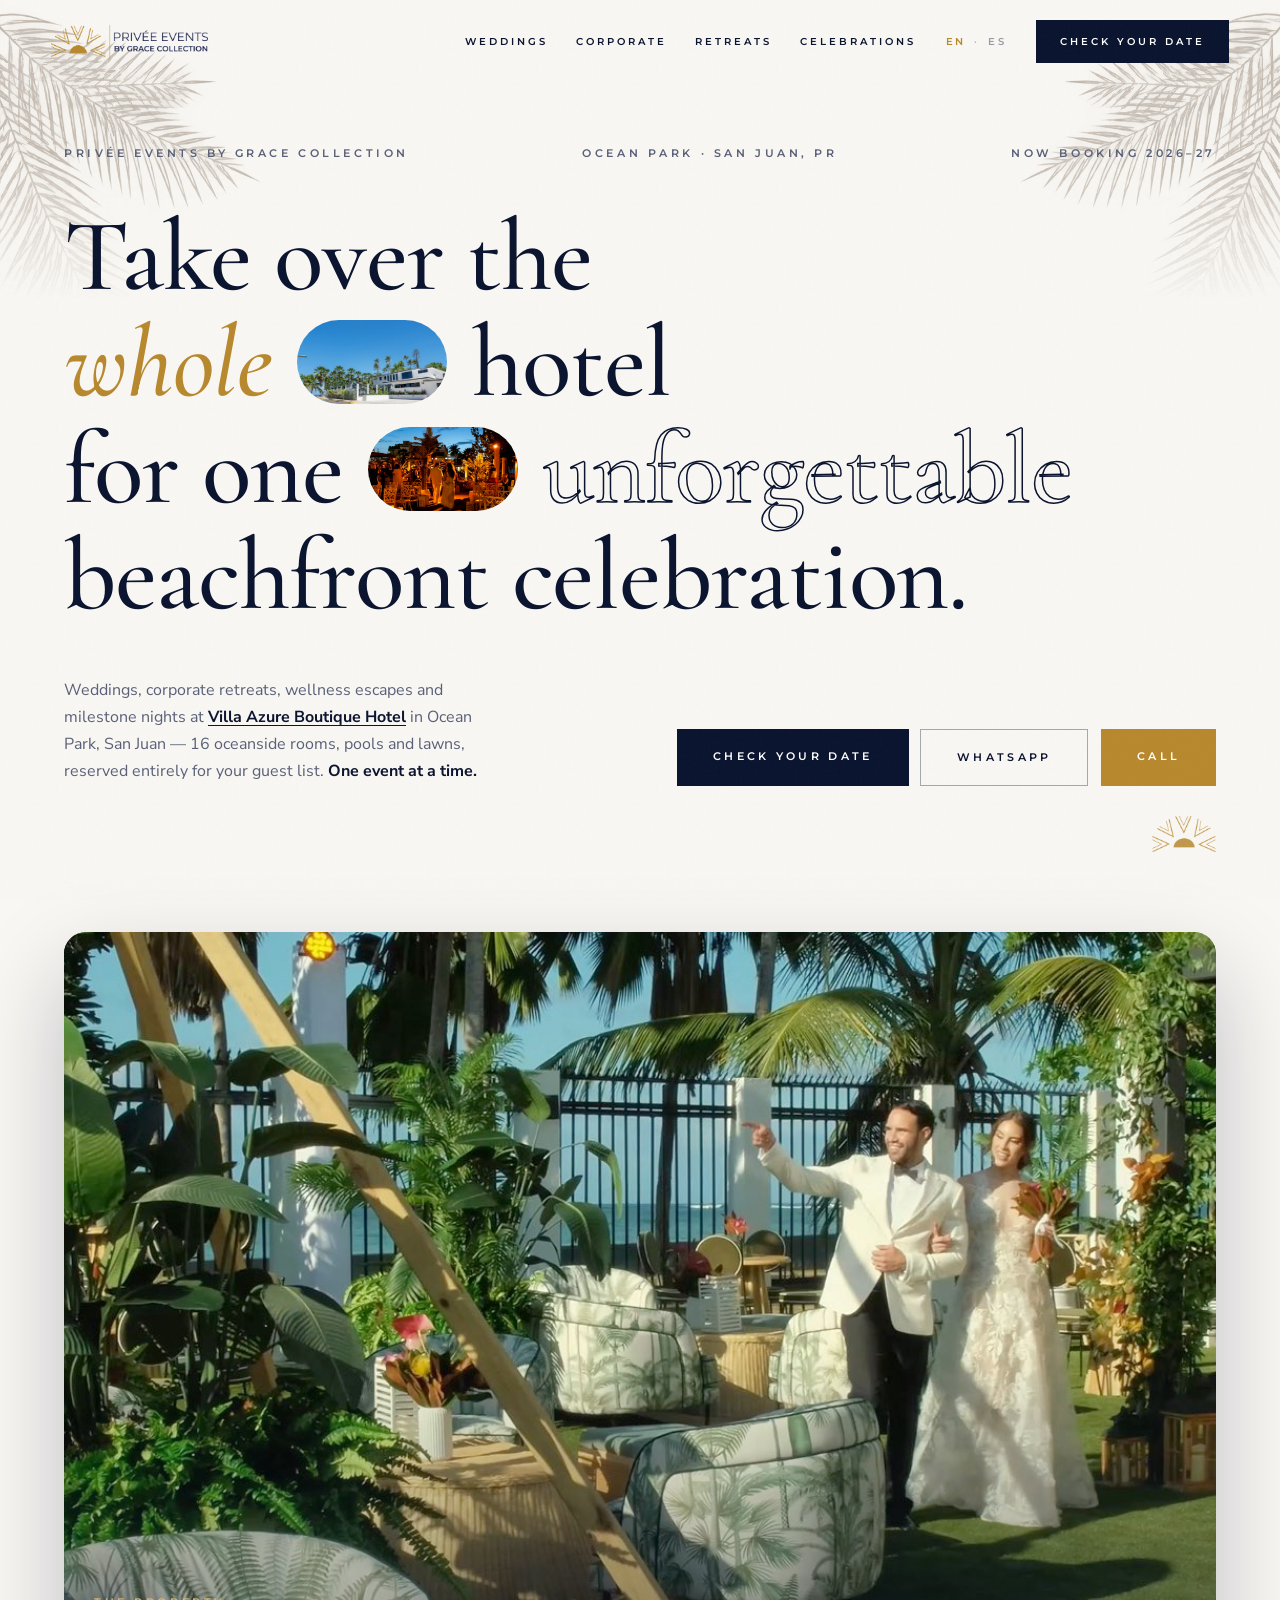
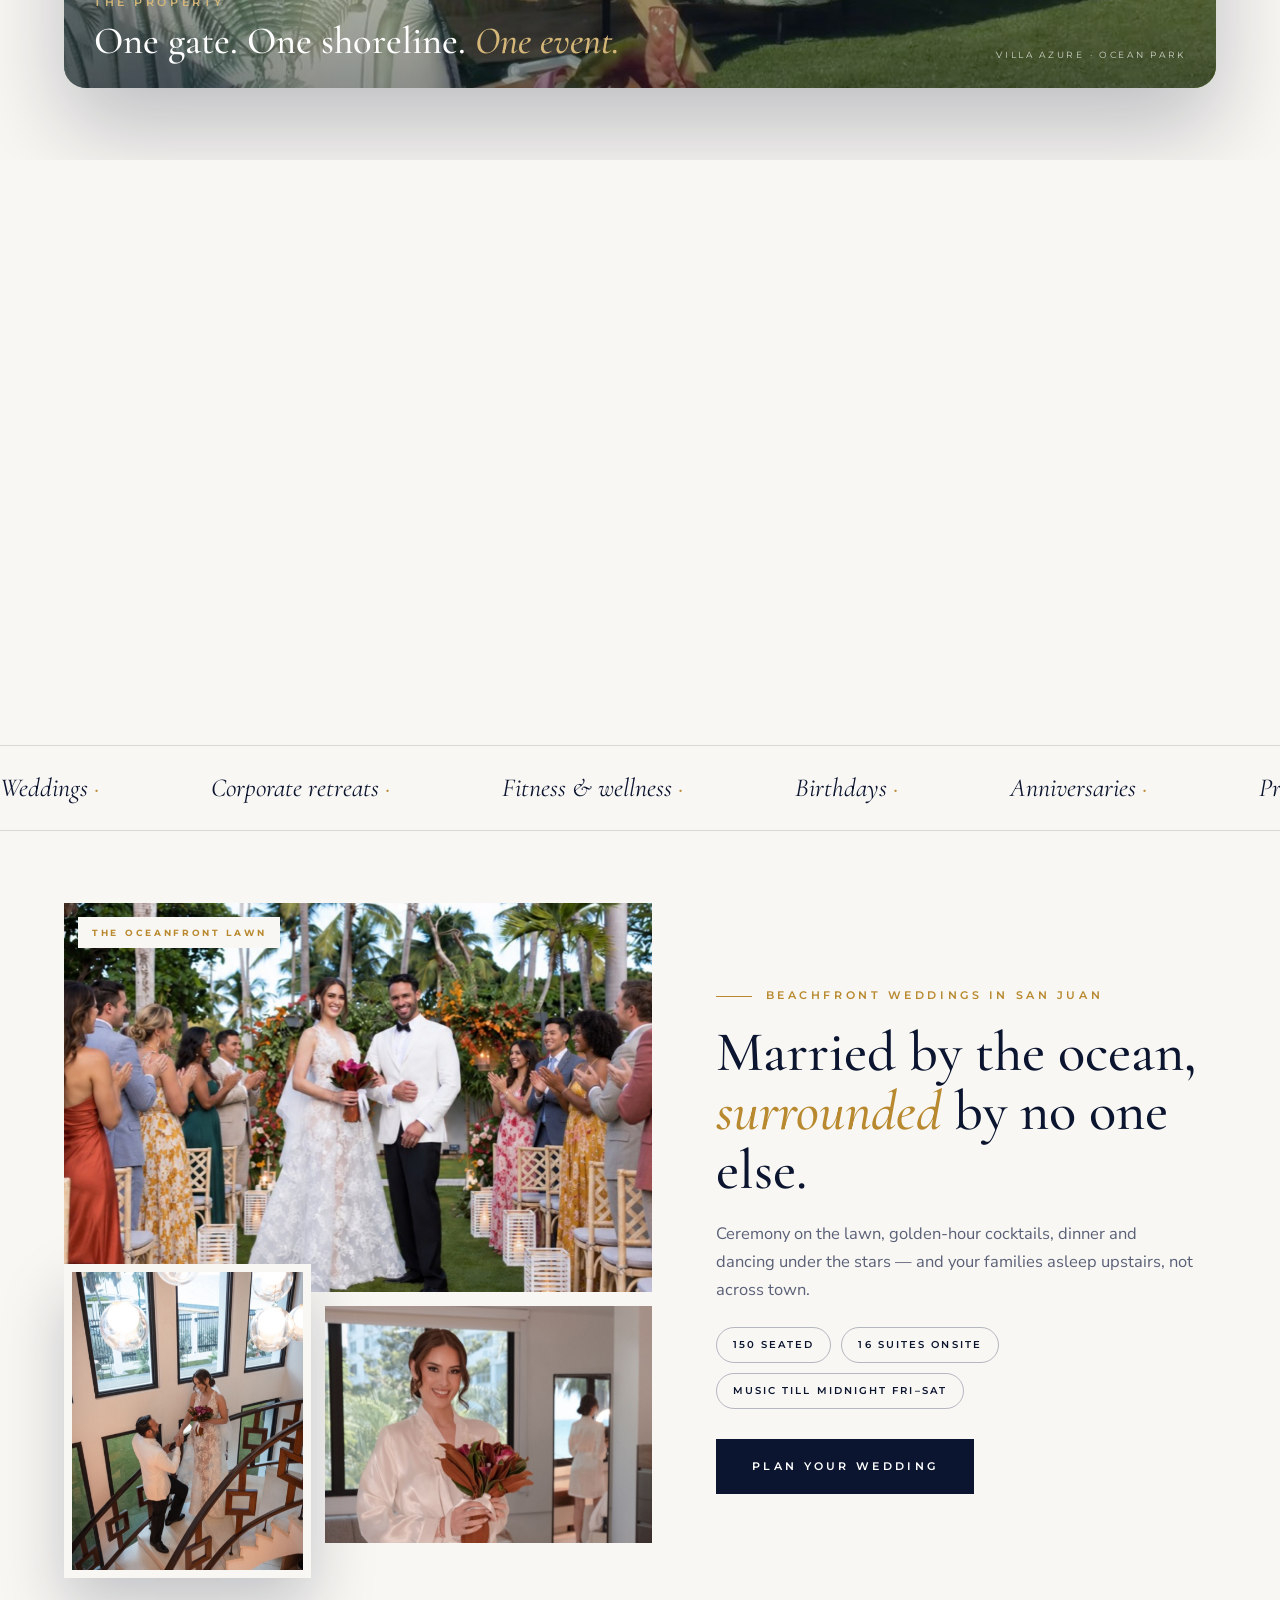
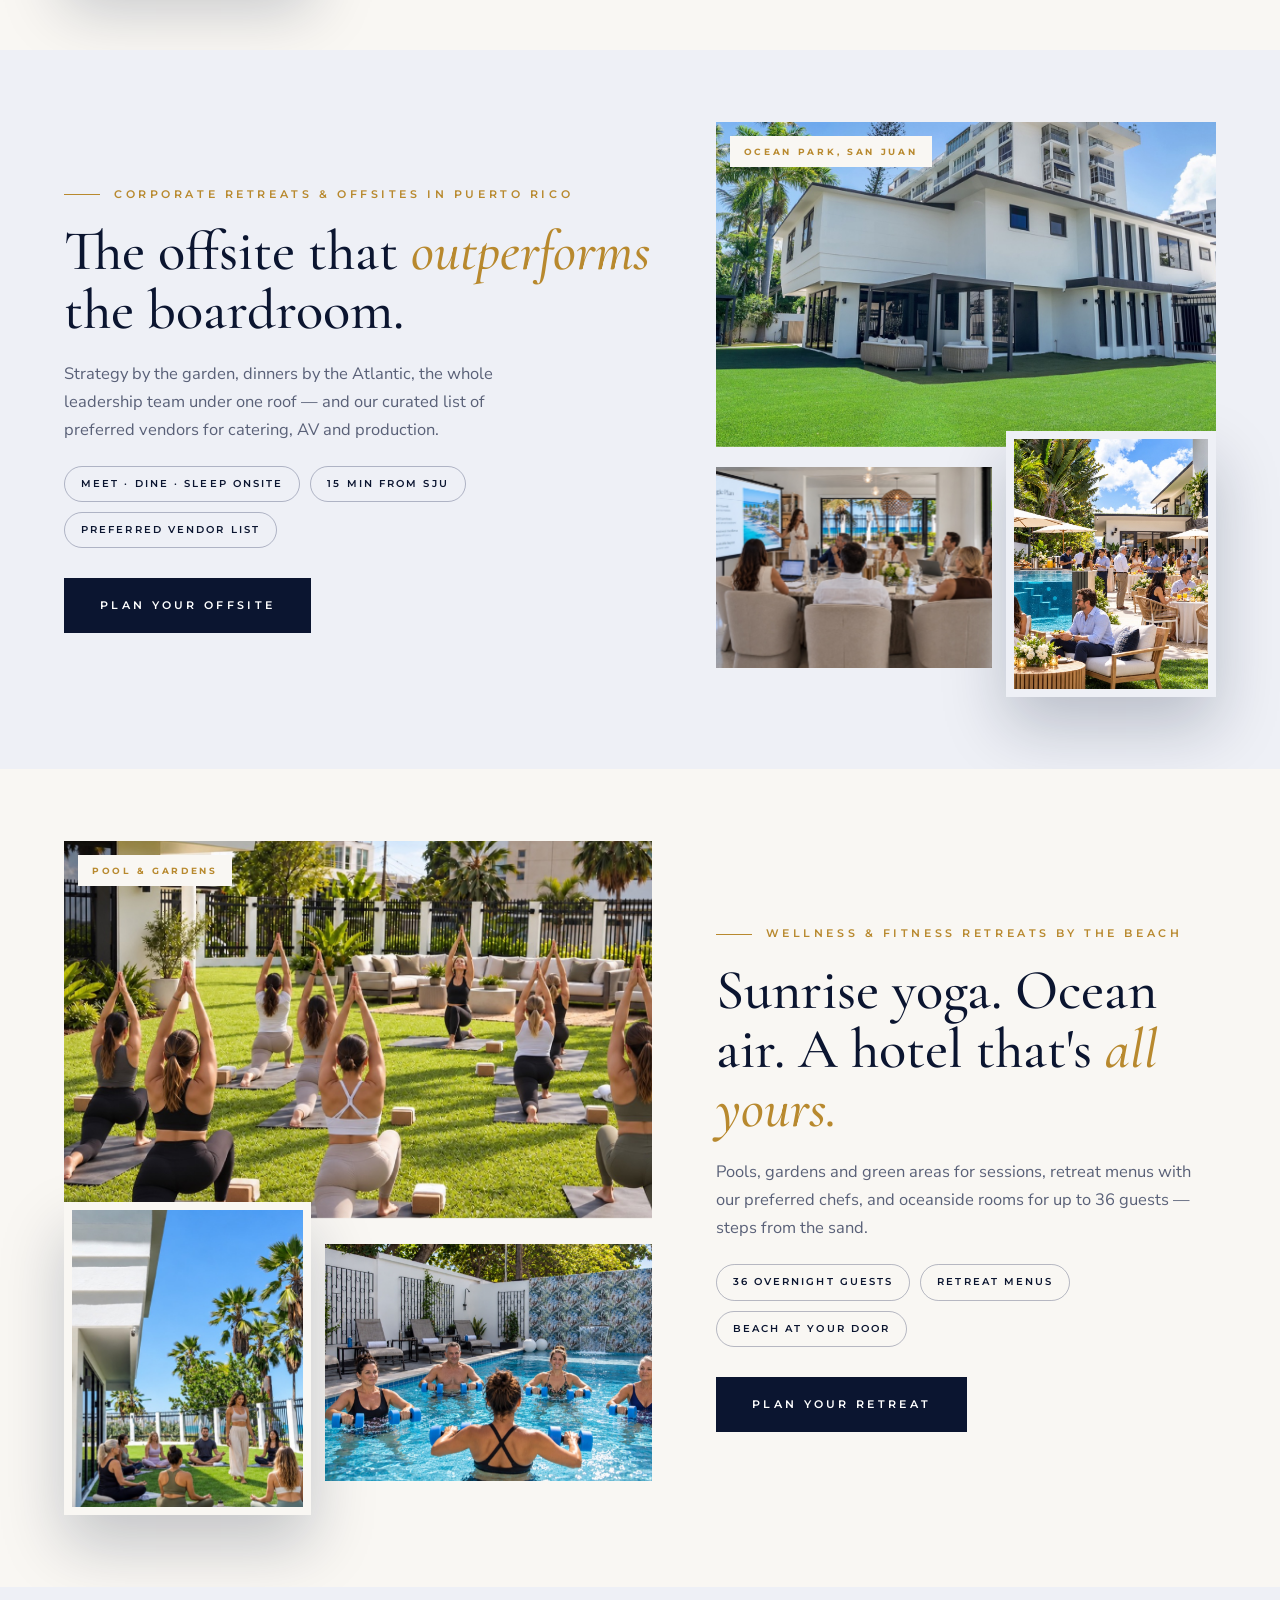
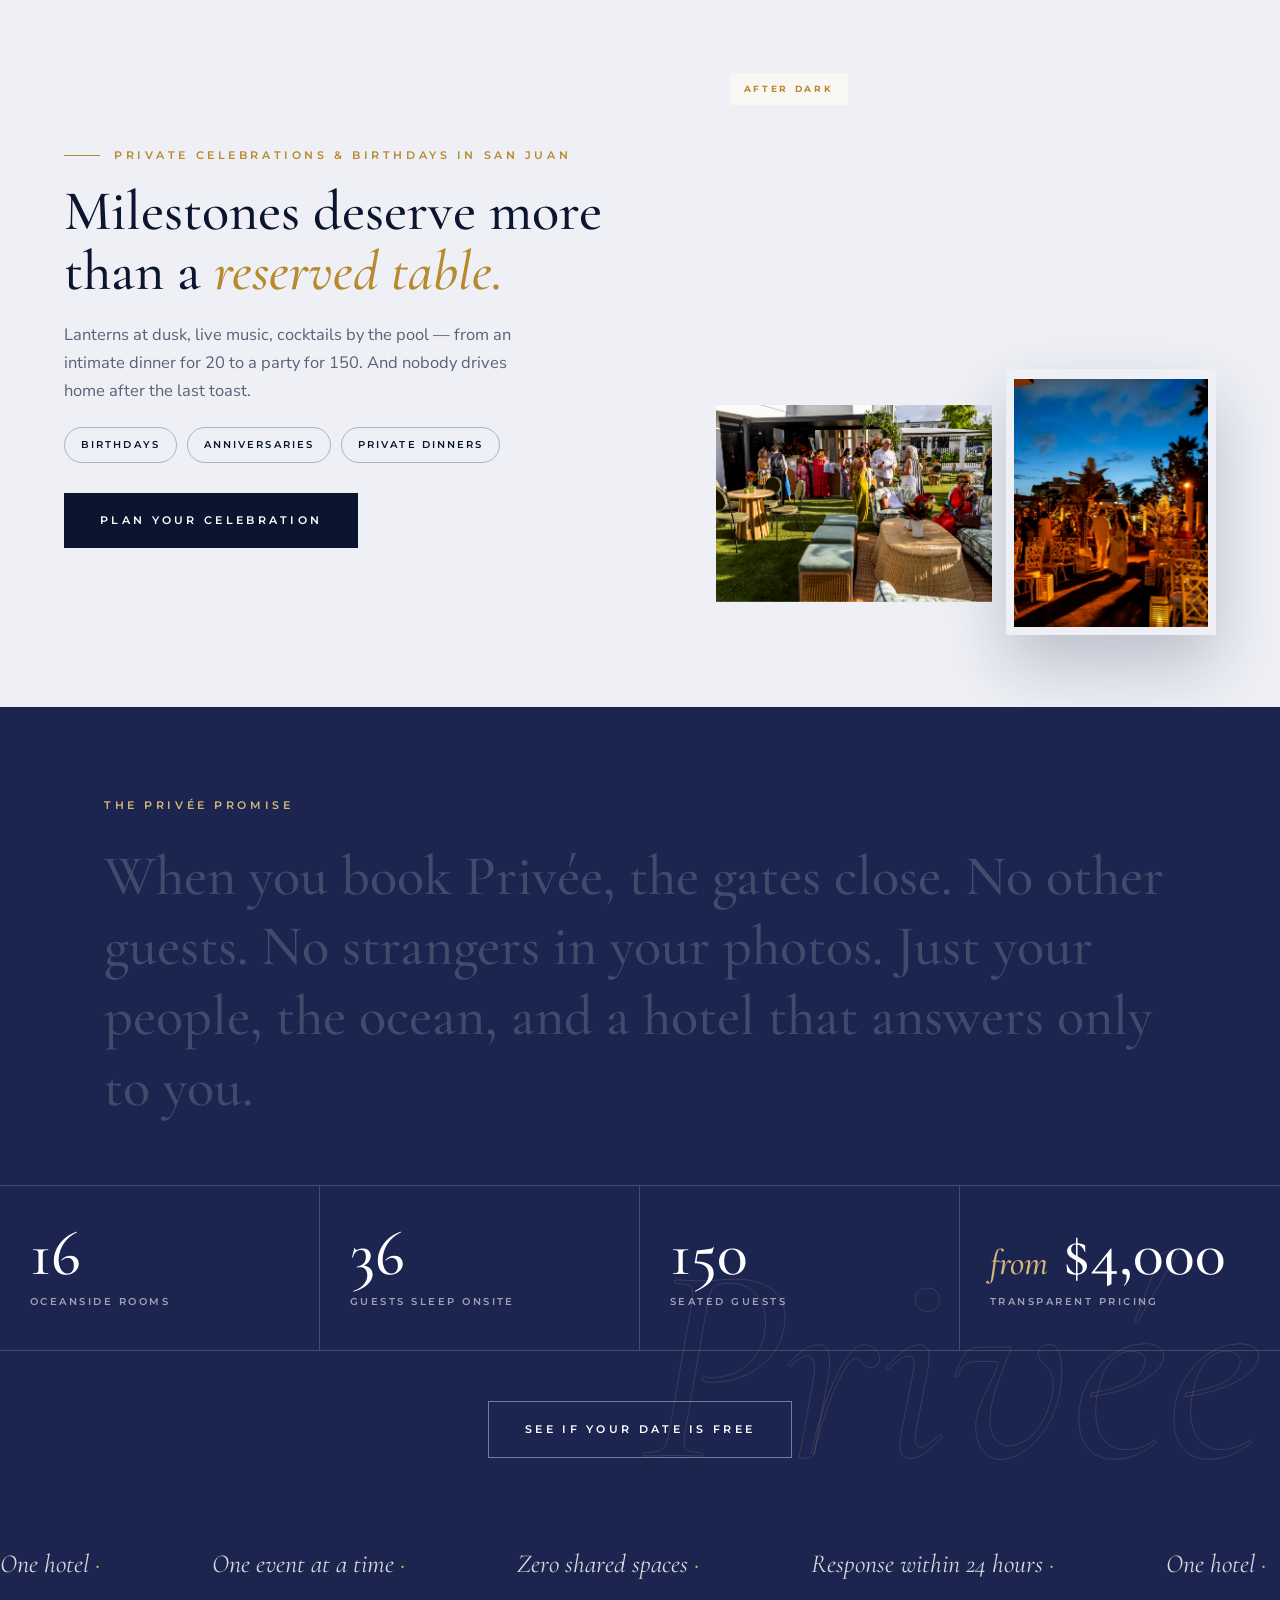
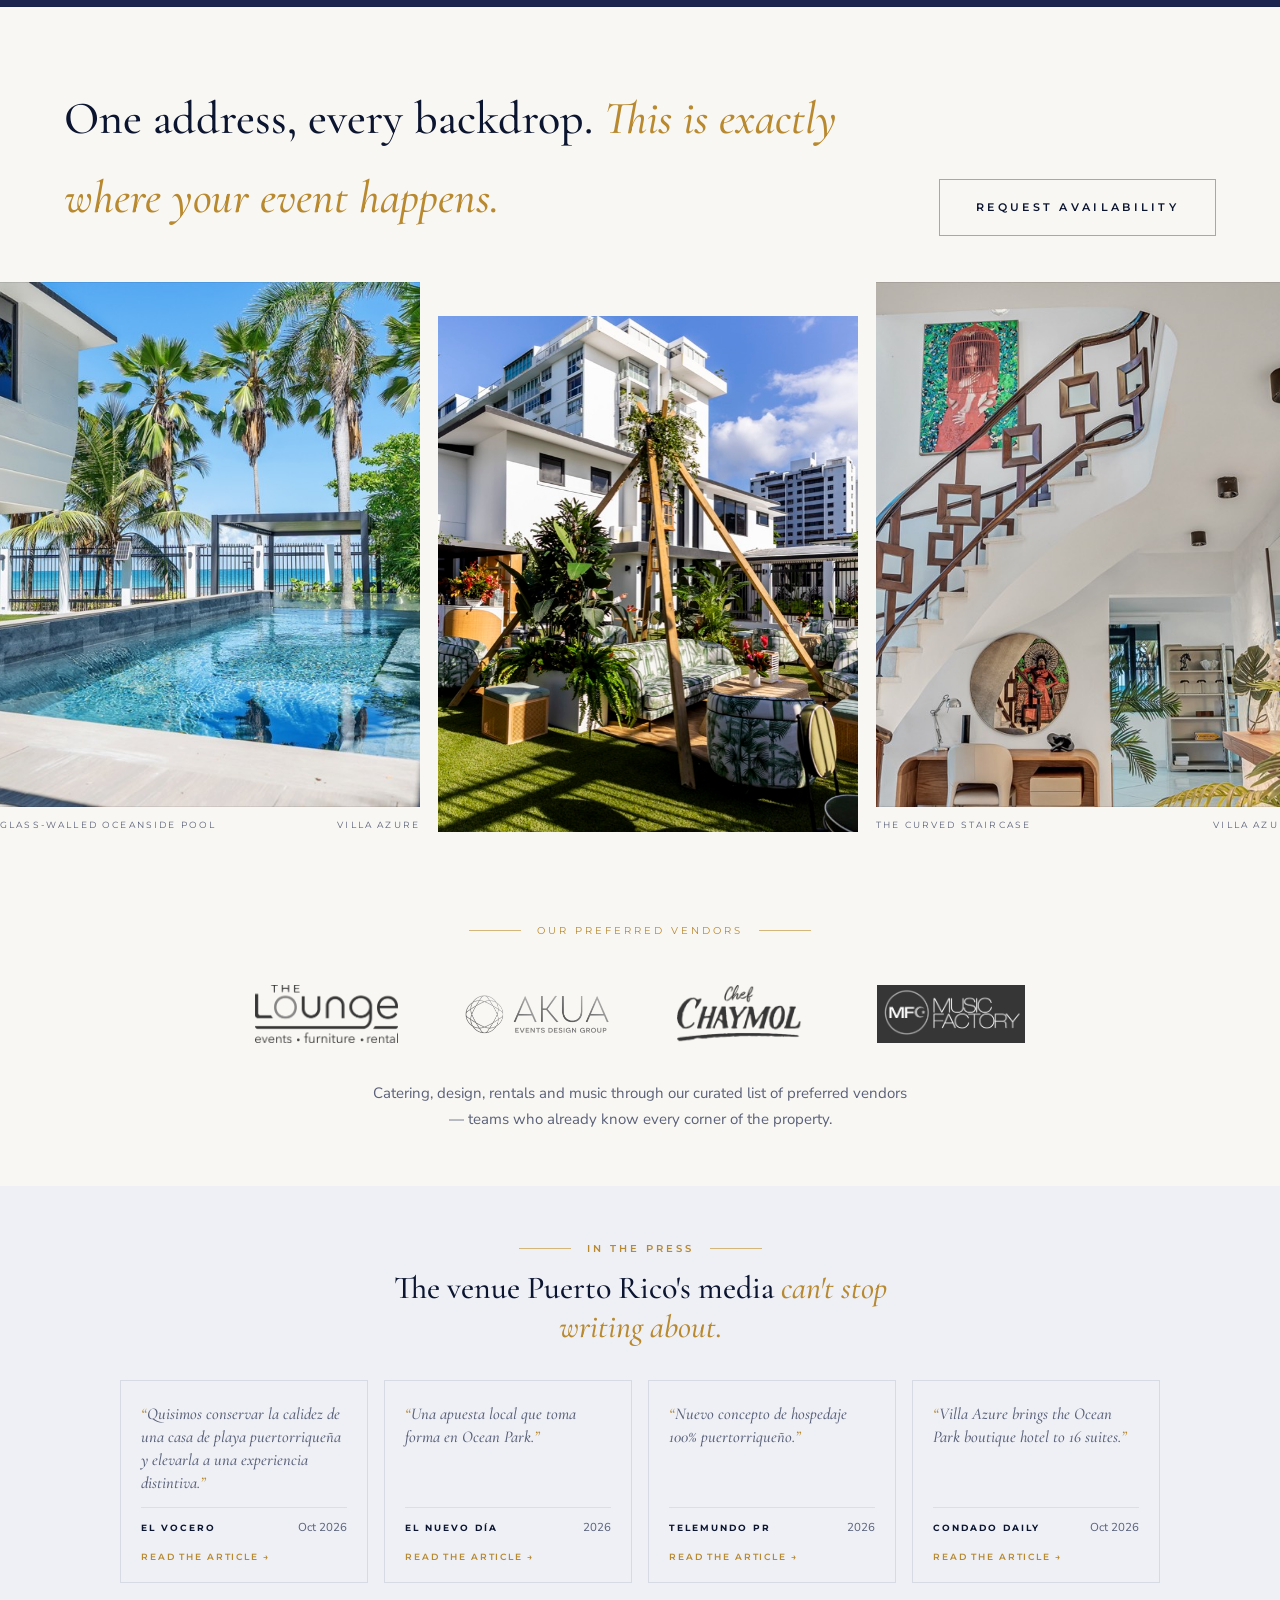
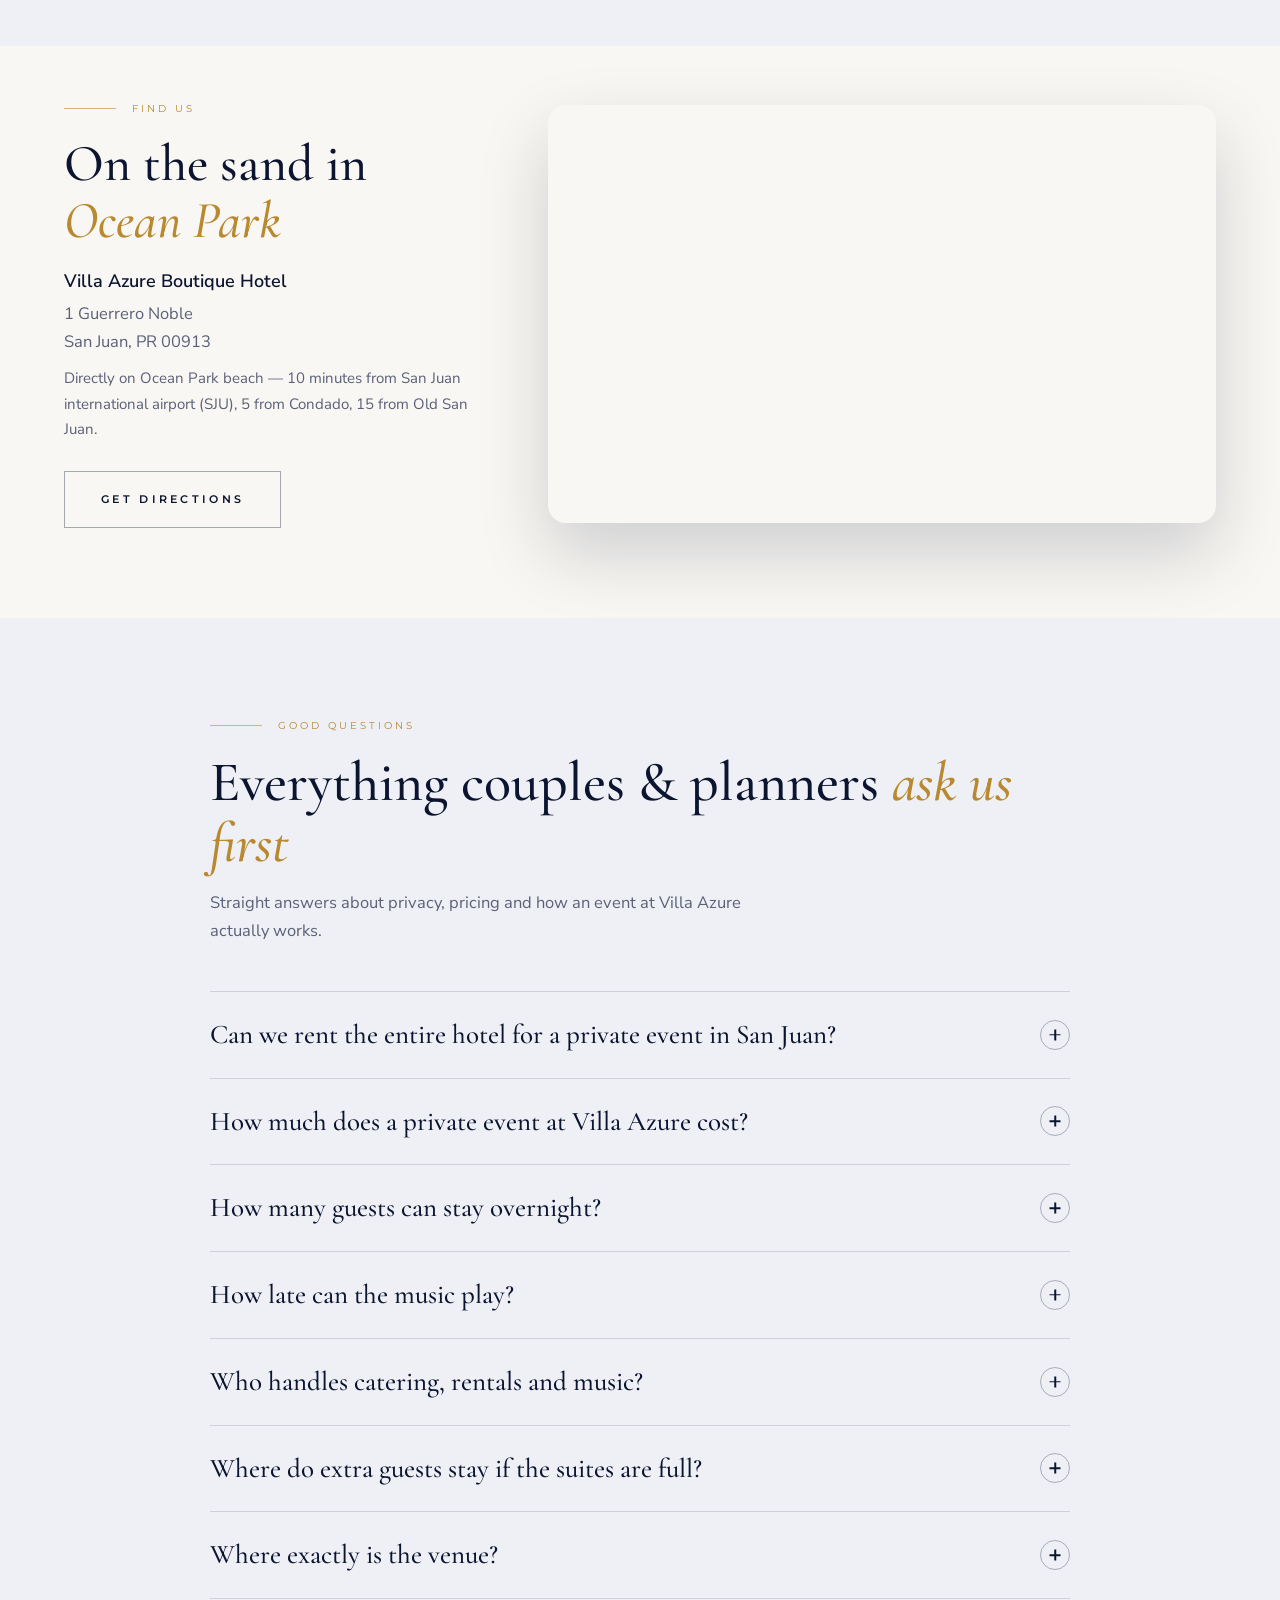
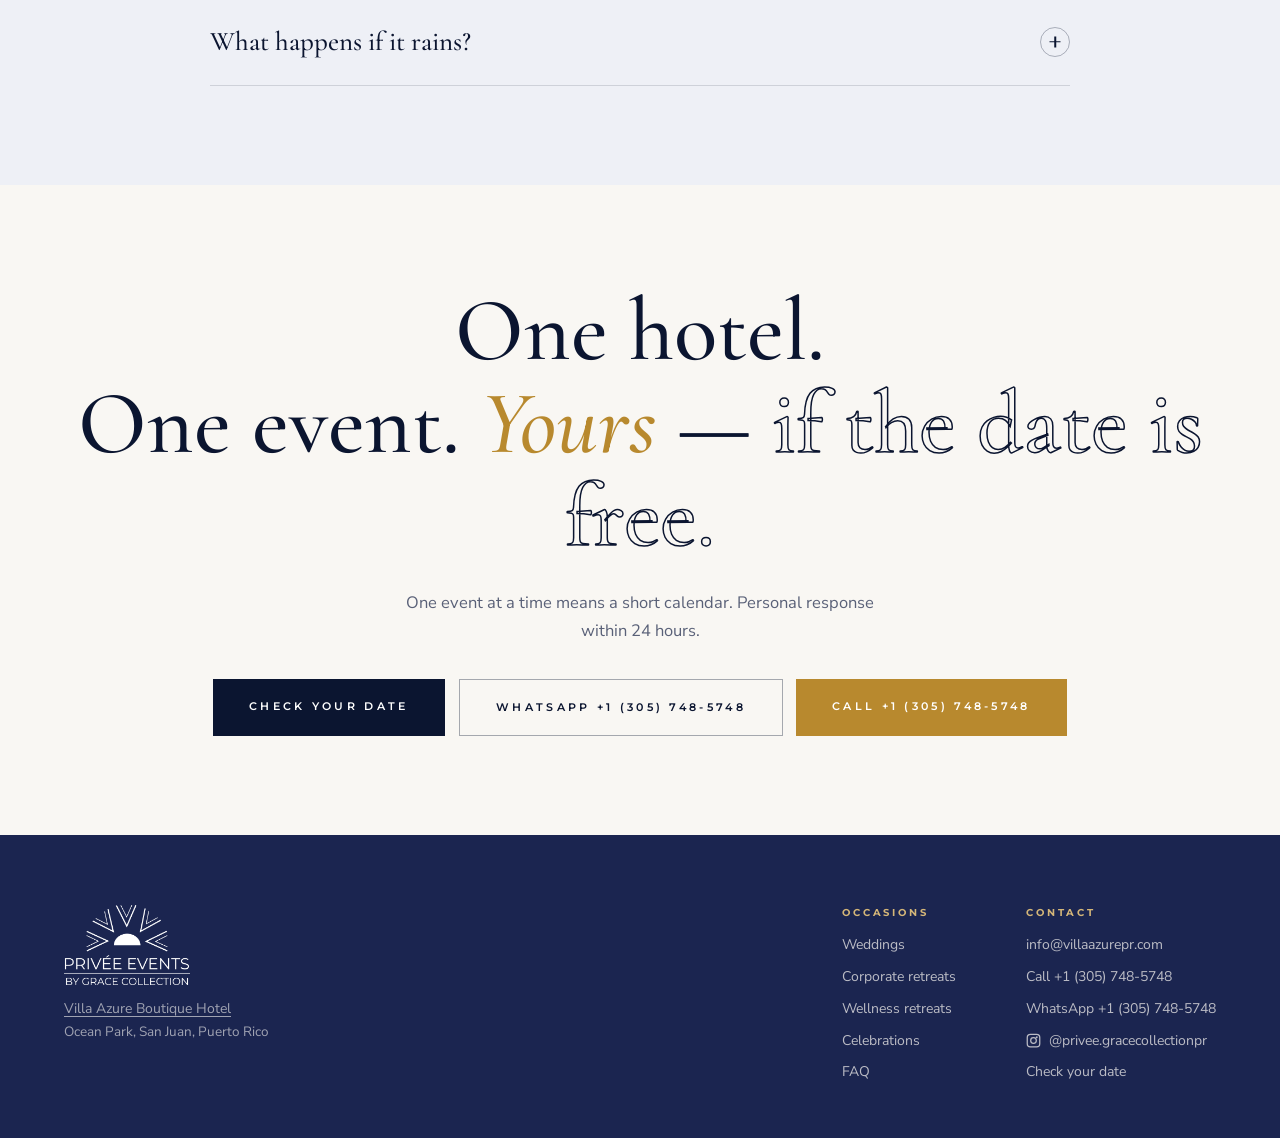
==== commit 6ab69511: "Muestra G3: tarjetas de prensa más pequeñas y discretas Co-Authored-By: Claude Opus 4.6 <noreply@ant" ====
--- a/muestras-g-8f1ecfd3e3a6/index.html
+++ b/muestras-g-8f1ecfd3e3a6/index.html
@@ -120,23 +120,23 @@
 #mnav .mfoot{margin-top:34px;display:flex;flex-direction:column;gap:12px;opacity:0;transition:opacity .5s var(--ease) .36s}
 #mnav.open .mfoot{opacity:1}
 #mnav .mfoot .btn{text-align:center}
-.press{background:var(--paper2);padding:min(8vh,76px) 5vw min(9vh,88px)}
-.press .phead{max-width:640px;margin:0 auto 48px;text-align:center}
+.press{background:var(--paper2);padding:min(6vh,56px) 5vw min(7vh,64px)}
+.press .phead{max-width:560px;margin:0 auto 34px;text-align:center}
 .press .pkick{display:flex;align-items:center;justify-content:center;gap:16px;font-family:'Montserrat',sans-serif;font-size:10px;letter-spacing:.3em;text-transform:uppercase;color:var(--bronze);font-weight:600}
 .press .pkick::before,.press .pkick::after{content:"";width:52px;height:1px;background:var(--champ)}
-.press h2{font-family:'Cormorant Garamond',serif;font-size:clamp(30px,3.4vw,42px);font-weight:500;line-height:1.2;margin-top:14px}
+.press h2{font-family:'Cormorant Garamond',serif;font-size:clamp(24px,2.6vw,32px);font-weight:500;line-height:1.2;margin-top:12px}
 .press h2 em{color:var(--bronze)}
-.press .pgrid{display:grid;grid-template-columns:repeat(auto-fit,minmax(250px,1fr));gap:26px;max-width:1180px;margin:0 auto}
-.press .card{background:#fff;border:1px solid rgba(11,21,48,.08);padding:36px 30px 30px;display:flex;flex-direction:column;gap:18px;text-decoration:none;color:var(--ink);transition:transform .35s var(--ease),box-shadow .35s}
-.press .card:hover{transform:translateY(-5px);box-shadow:0 18px 40px rgba(11,21,48,.1)}
-.press .card .q{font-family:'Cormorant Garamond',serif;font-size:21.5px;line-height:1.35;font-weight:500;font-style:italic;flex:1}
+.press .pgrid{display:grid;grid-template-columns:repeat(auto-fit,minmax(210px,1fr));gap:16px;max-width:1040px;margin:0 auto}
+.press .card{background:transparent;border:1px solid rgba(11,21,48,.1);padding:22px 20px 18px;display:flex;flex-direction:column;gap:12px;text-decoration:none;color:var(--ink);transition:border-color .35s,background .35s}
+.press .card:hover{border-color:var(--champ);background:rgba(255,255,255,.55)}
+.press .card .q{font-family:'Cormorant Garamond',serif;font-size:16.5px;line-height:1.4;font-weight:500;font-style:italic;flex:1;color:var(--muted)}
 .press .card .q::before{content:"“";color:var(--bronze)}
 .press .card .q::after{content:"”";color:var(--bronze)}
-.press .card .src{border-top:1px solid rgba(11,21,48,.1);padding-top:16px;display:flex;justify-content:space-between;align-items:baseline;gap:10px}
-.press .card .src .o{font-family:'Montserrat',sans-serif;font-size:10px;letter-spacing:.26em;text-transform:uppercase;font-weight:700}
-.press .card .src .d{font-size:12.5px;color:var(--muted)}
-.press .card .read{font-family:'Montserrat',sans-serif;font-size:9.5px;letter-spacing:.26em;text-transform:uppercase;font-weight:600;color:var(--bronze)}
-@media(max-width:760px){.press{padding:7vh 6vw 8vh}}
+.press .card .src{border-top:1px solid rgba(11,21,48,.08);padding-top:10px;display:flex;justify-content:space-between;align-items:baseline;gap:10px}
+.press .card .src .o{font-family:'Montserrat',sans-serif;font-size:9px;letter-spacing:.22em;text-transform:uppercase;font-weight:700}
+.press .card .src .d{font-size:11.5px;color:var(--muted)}
+.press .card .read{font-family:'Montserrat',sans-serif;font-size:8.5px;letter-spacing:.22em;text-transform:uppercase;font-weight:600;color:var(--bronze)}
+@media(max-width:760px){.press{padding:6vh 6vw 6vh}.press .pgrid{gap:12px}.press .card{padding:18px 18px 15px}}
 @media(max-width:1000px){header .right a:not(.cta){display:none}}
 @media(max-width:760px){
   header{padding:14px 4vw}
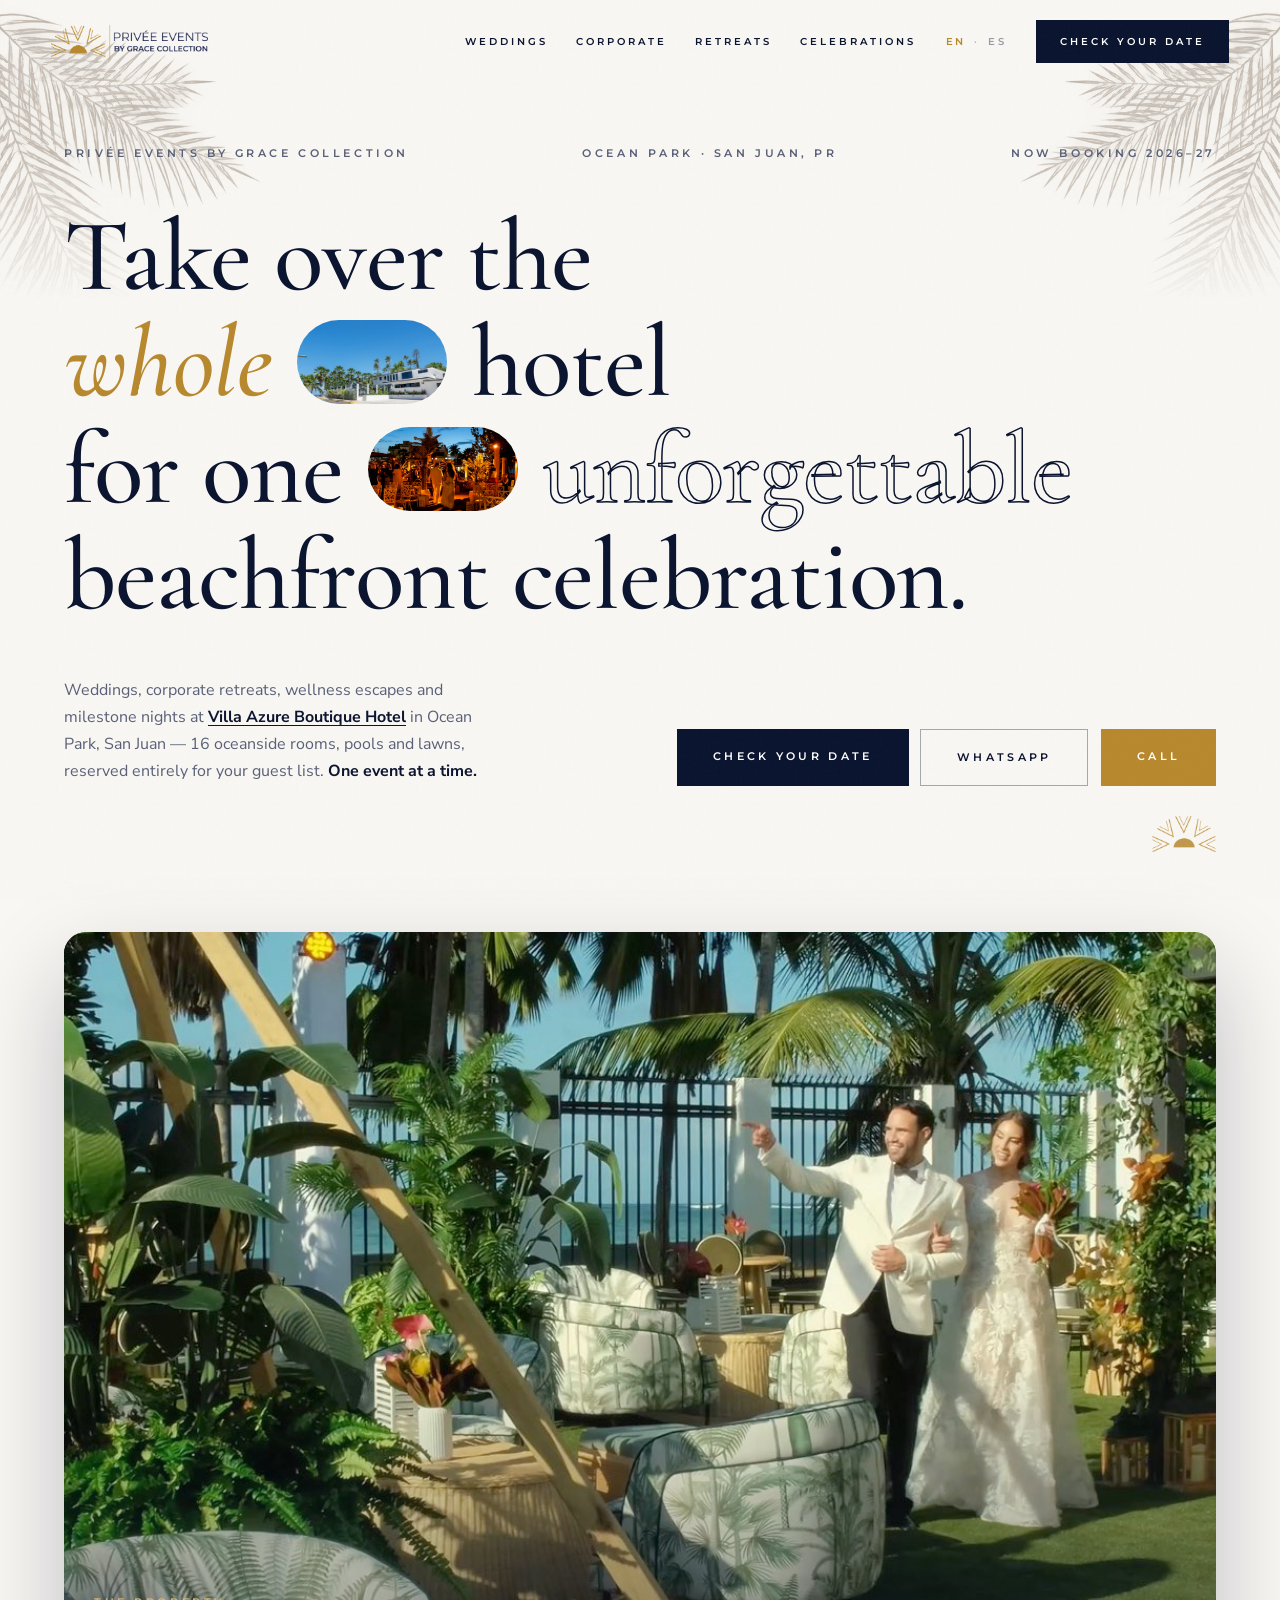
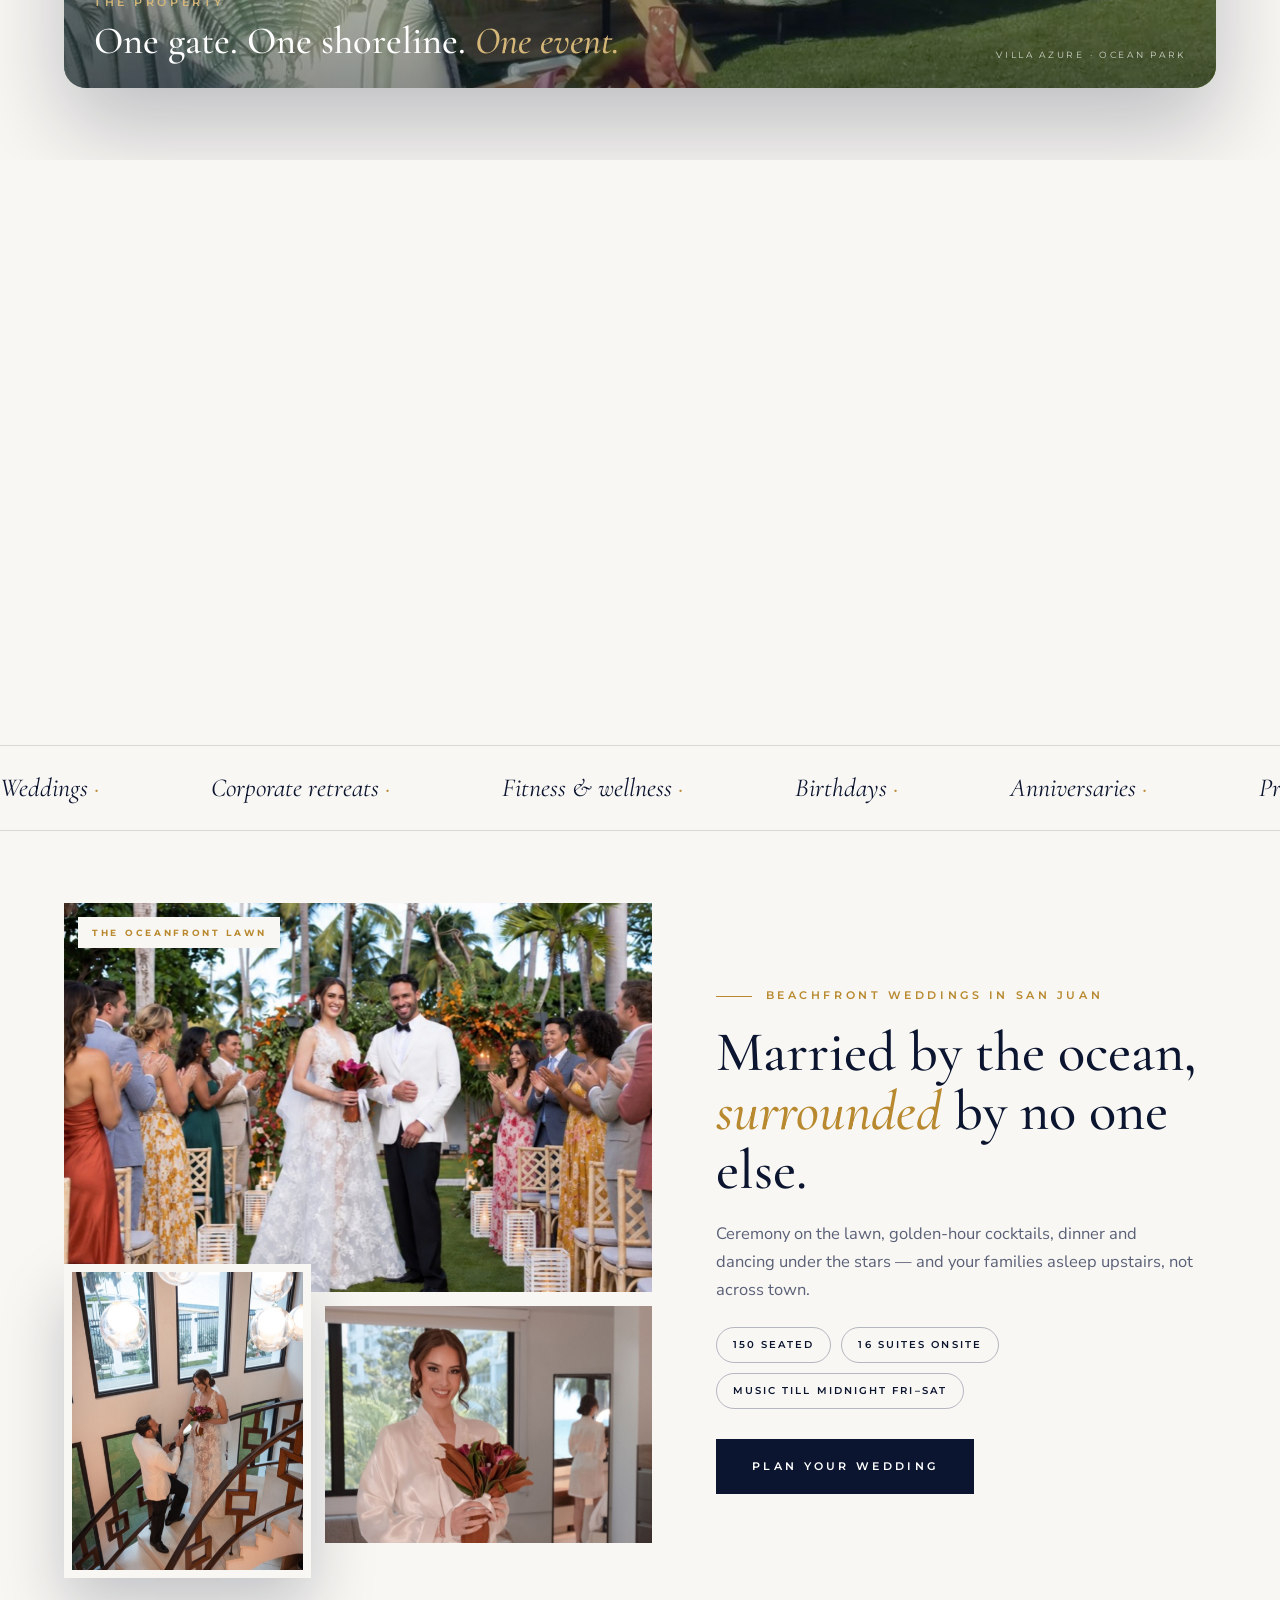
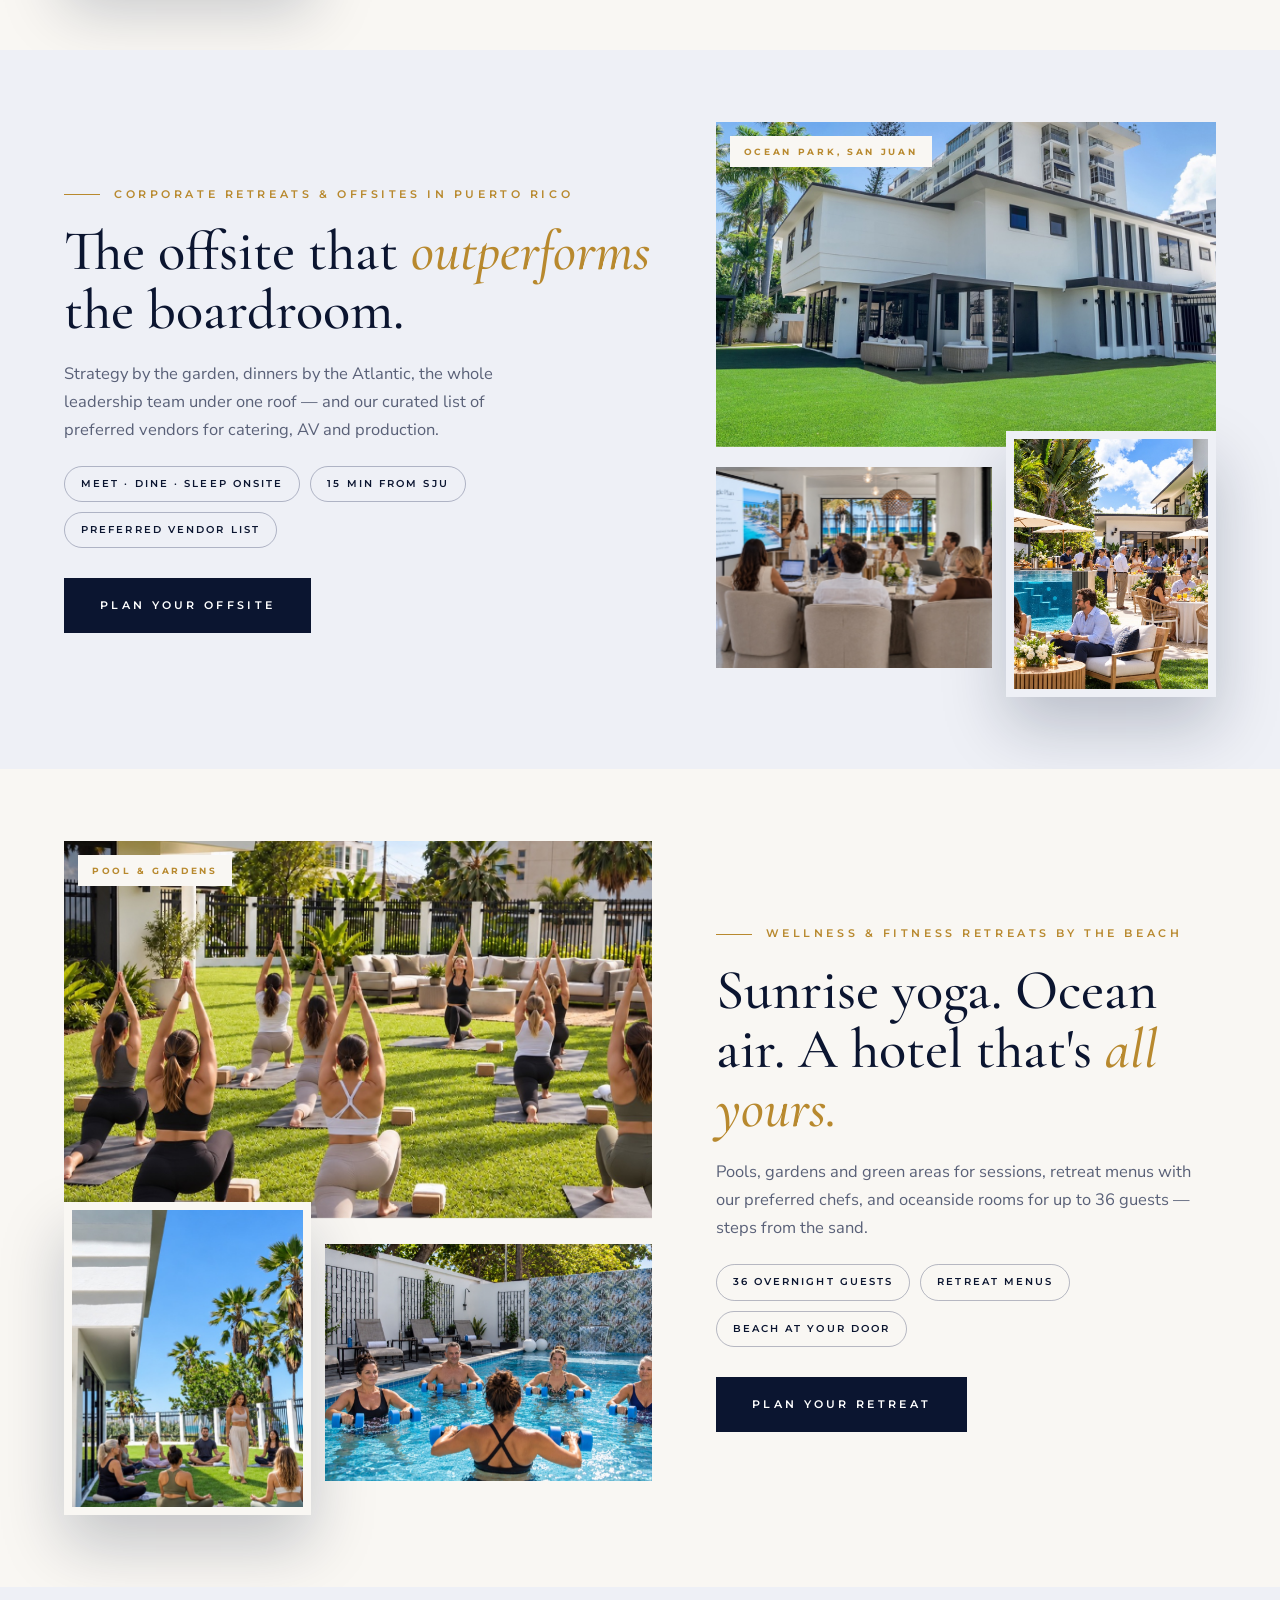
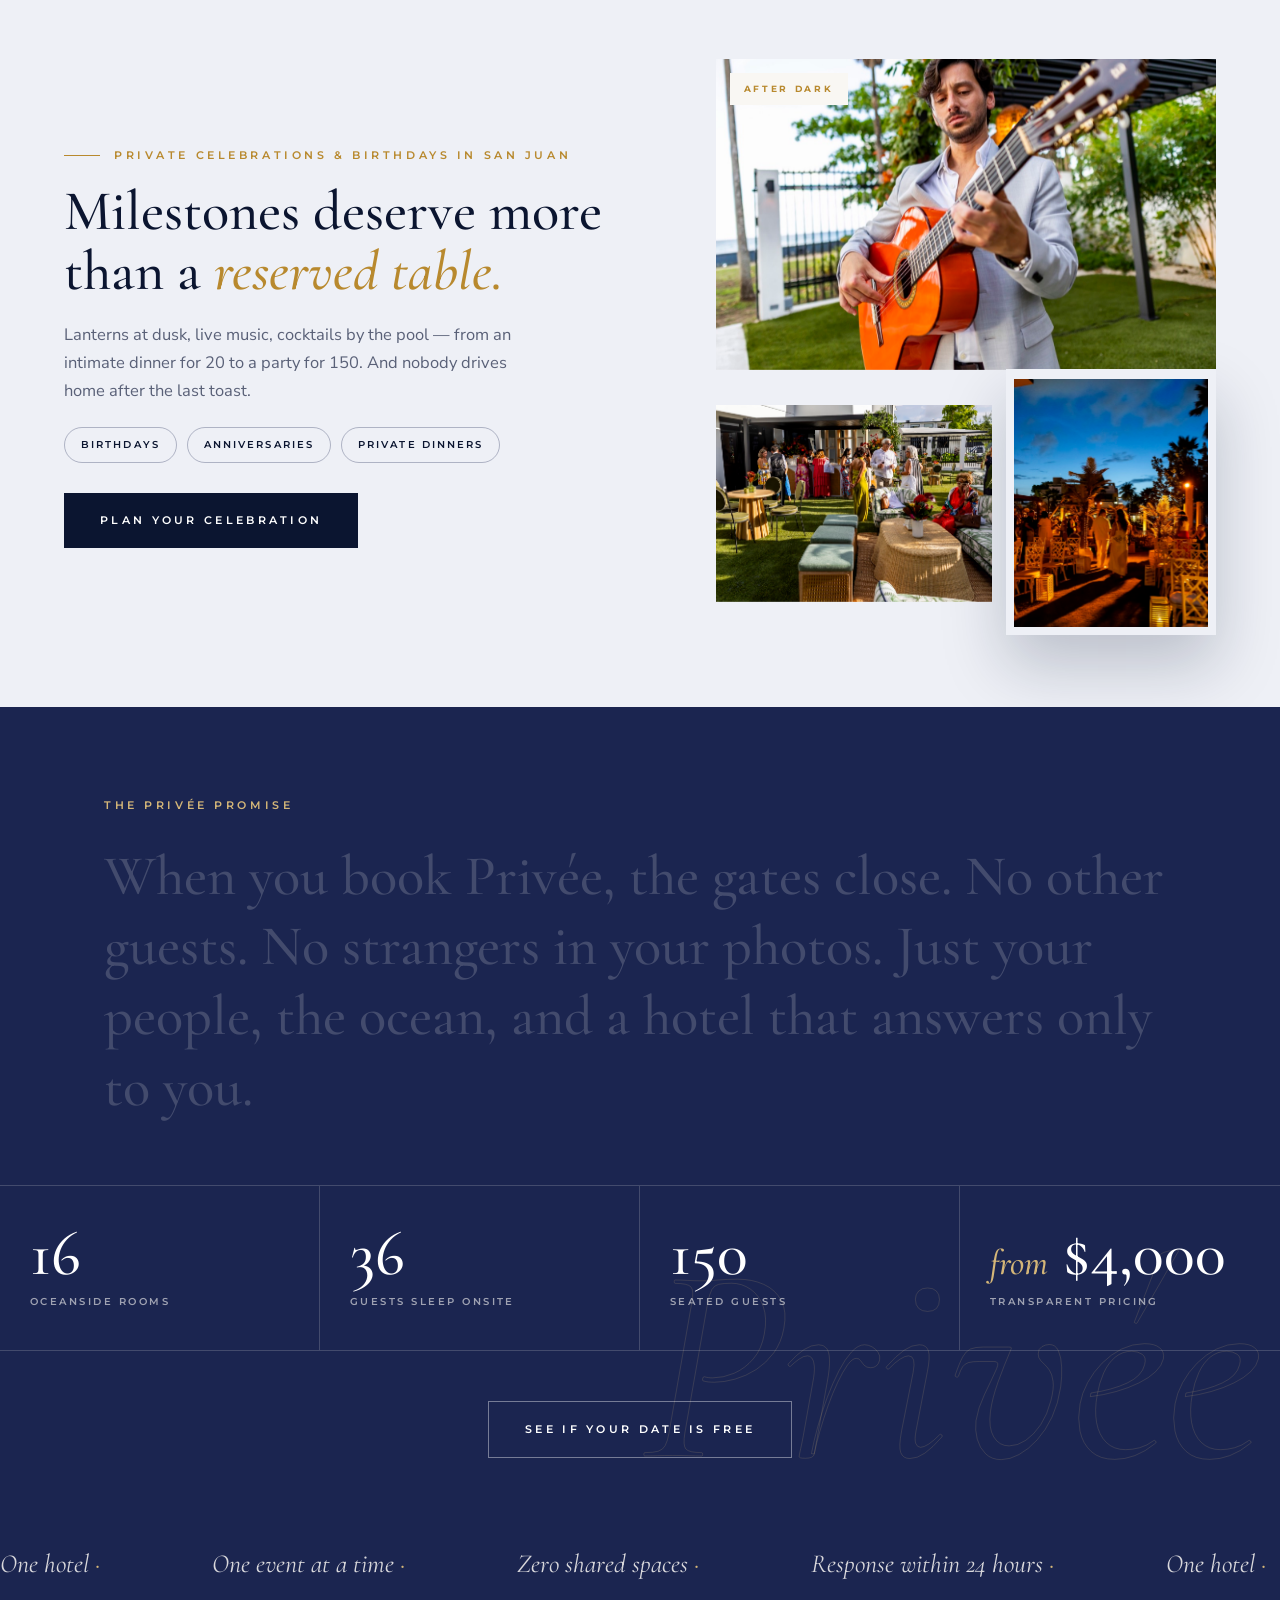
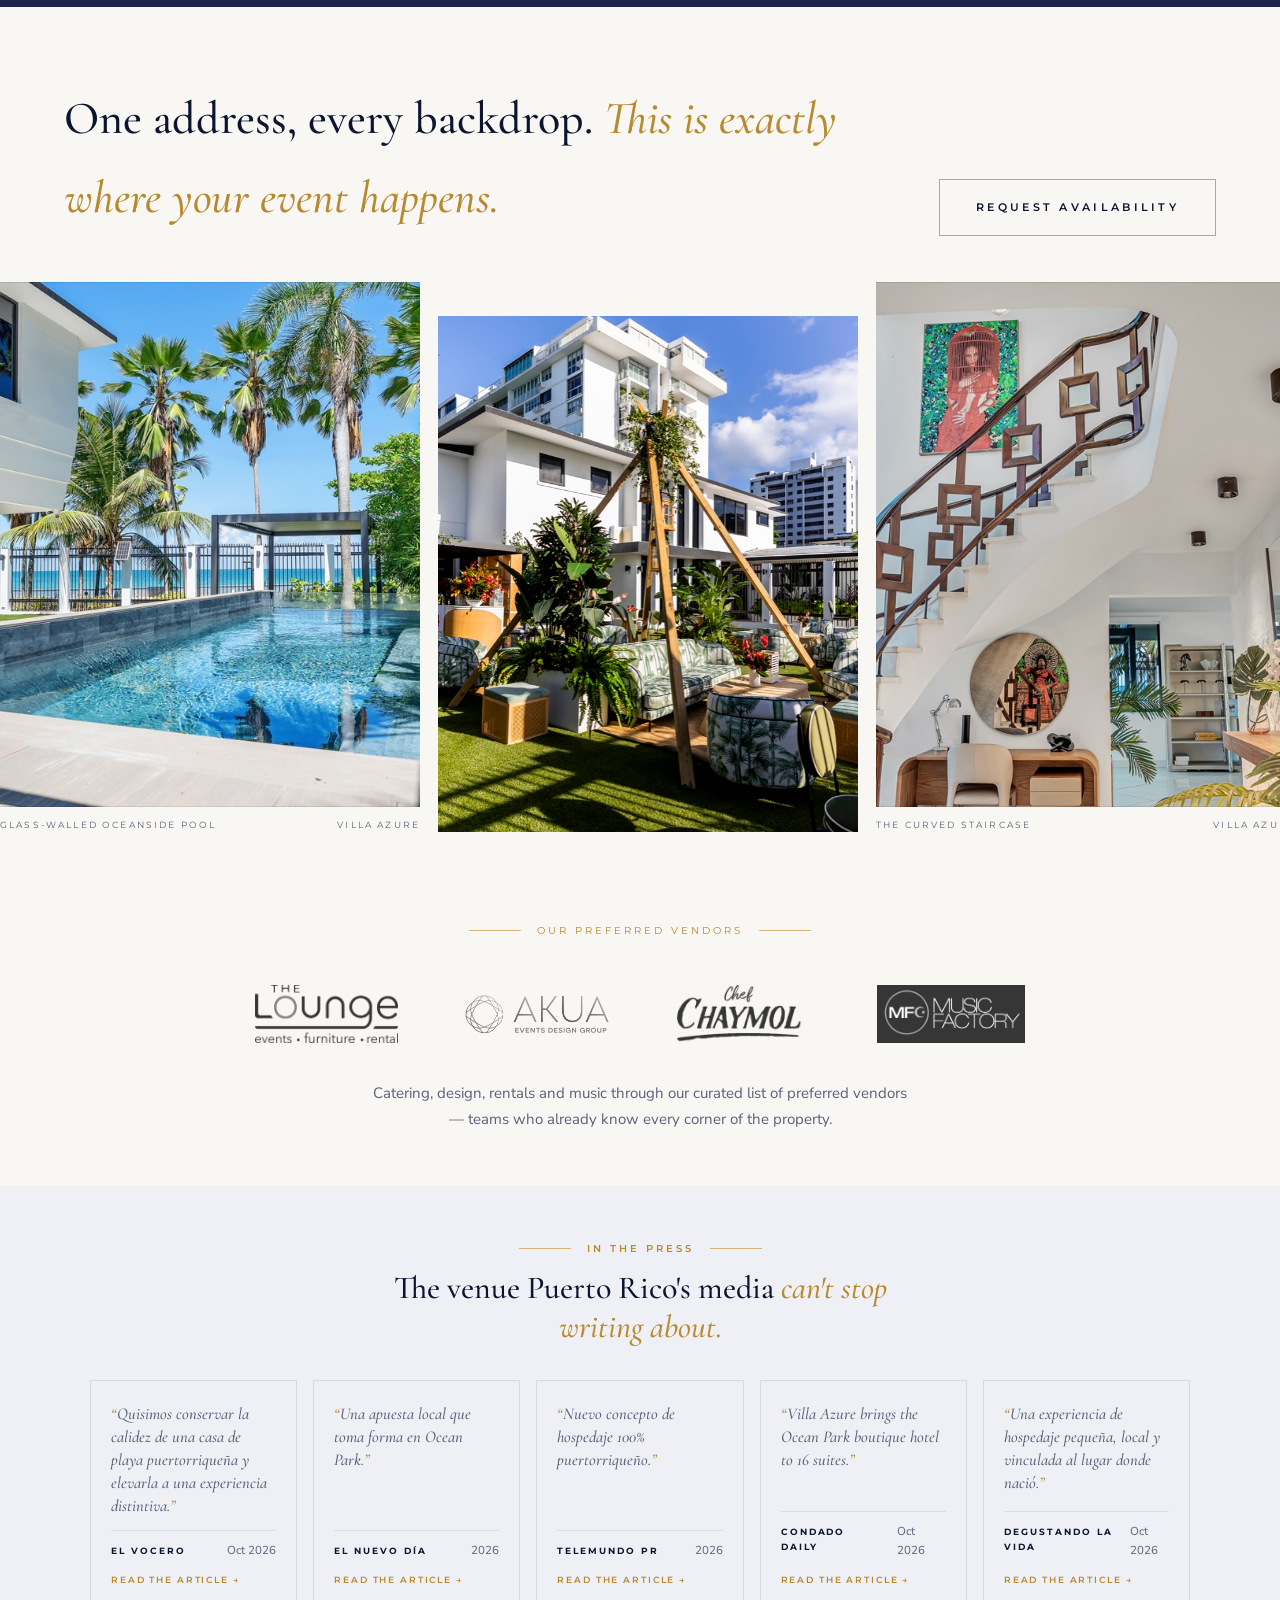
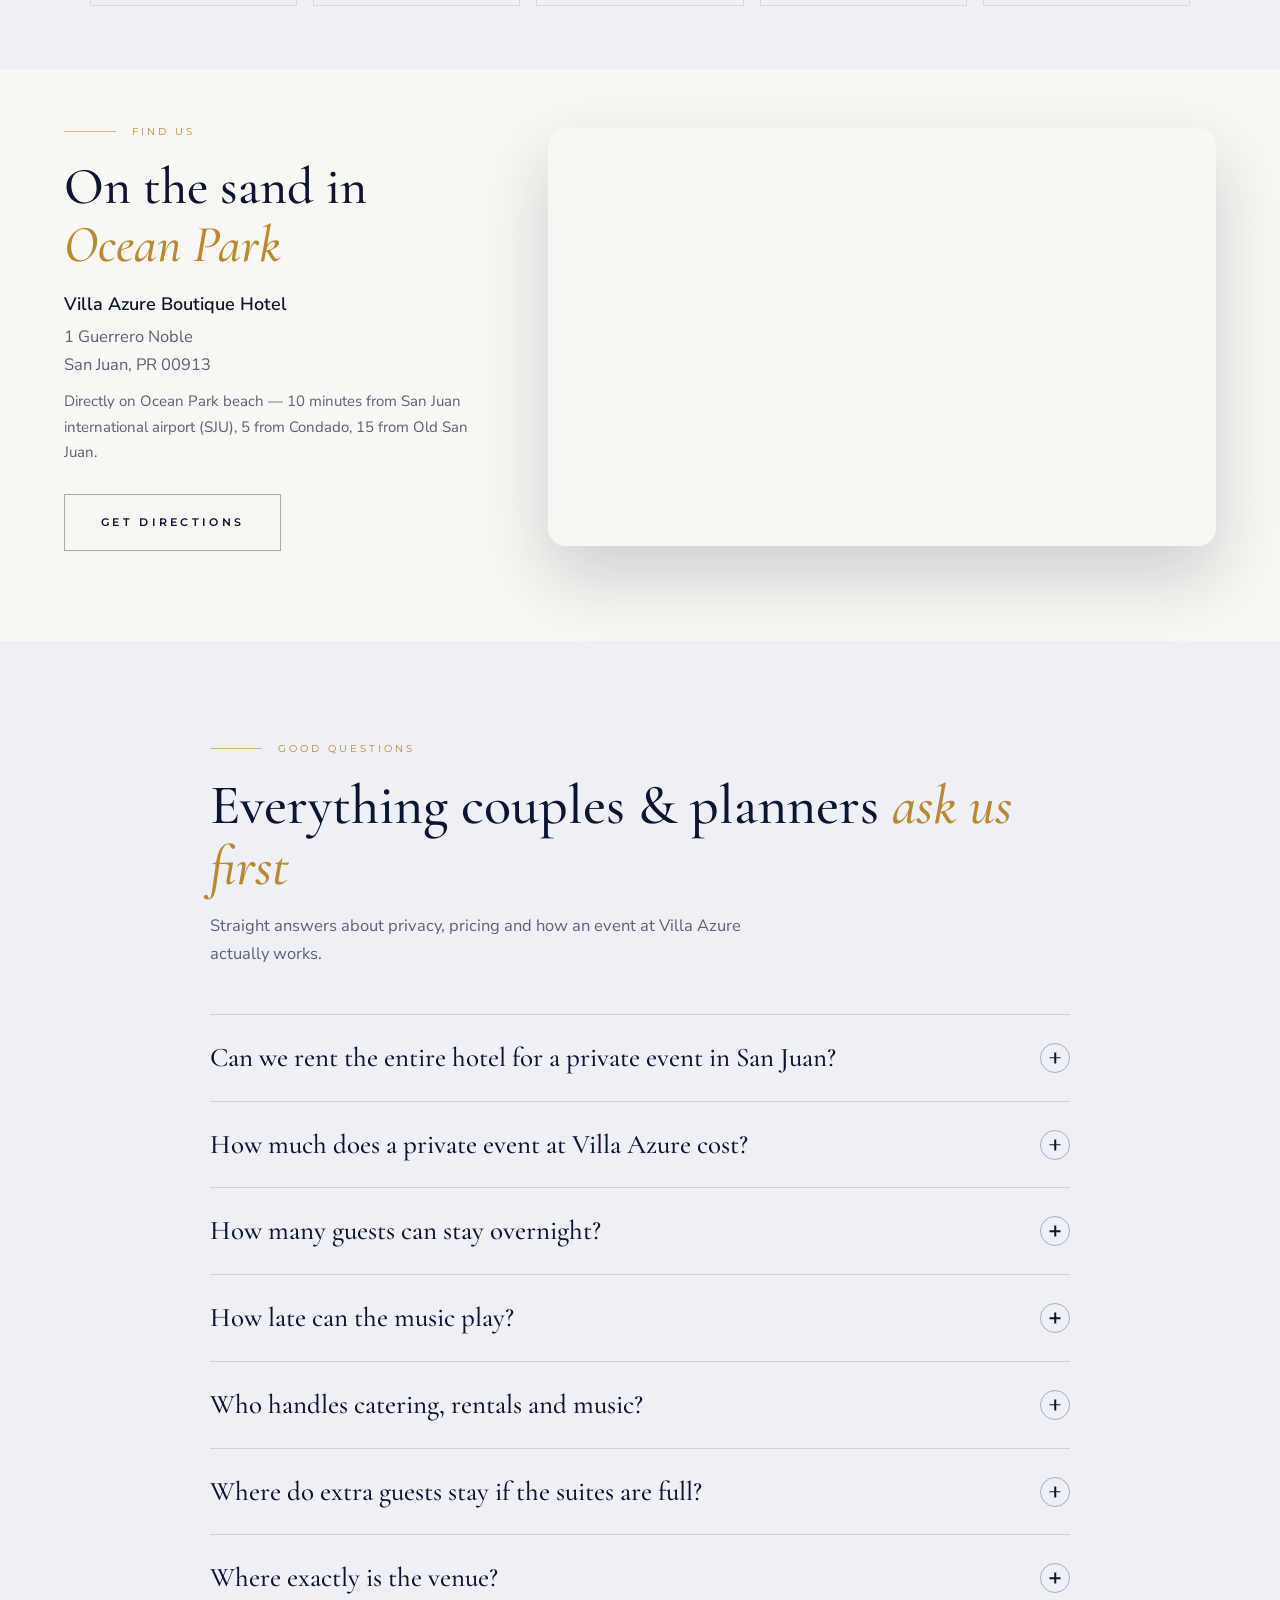
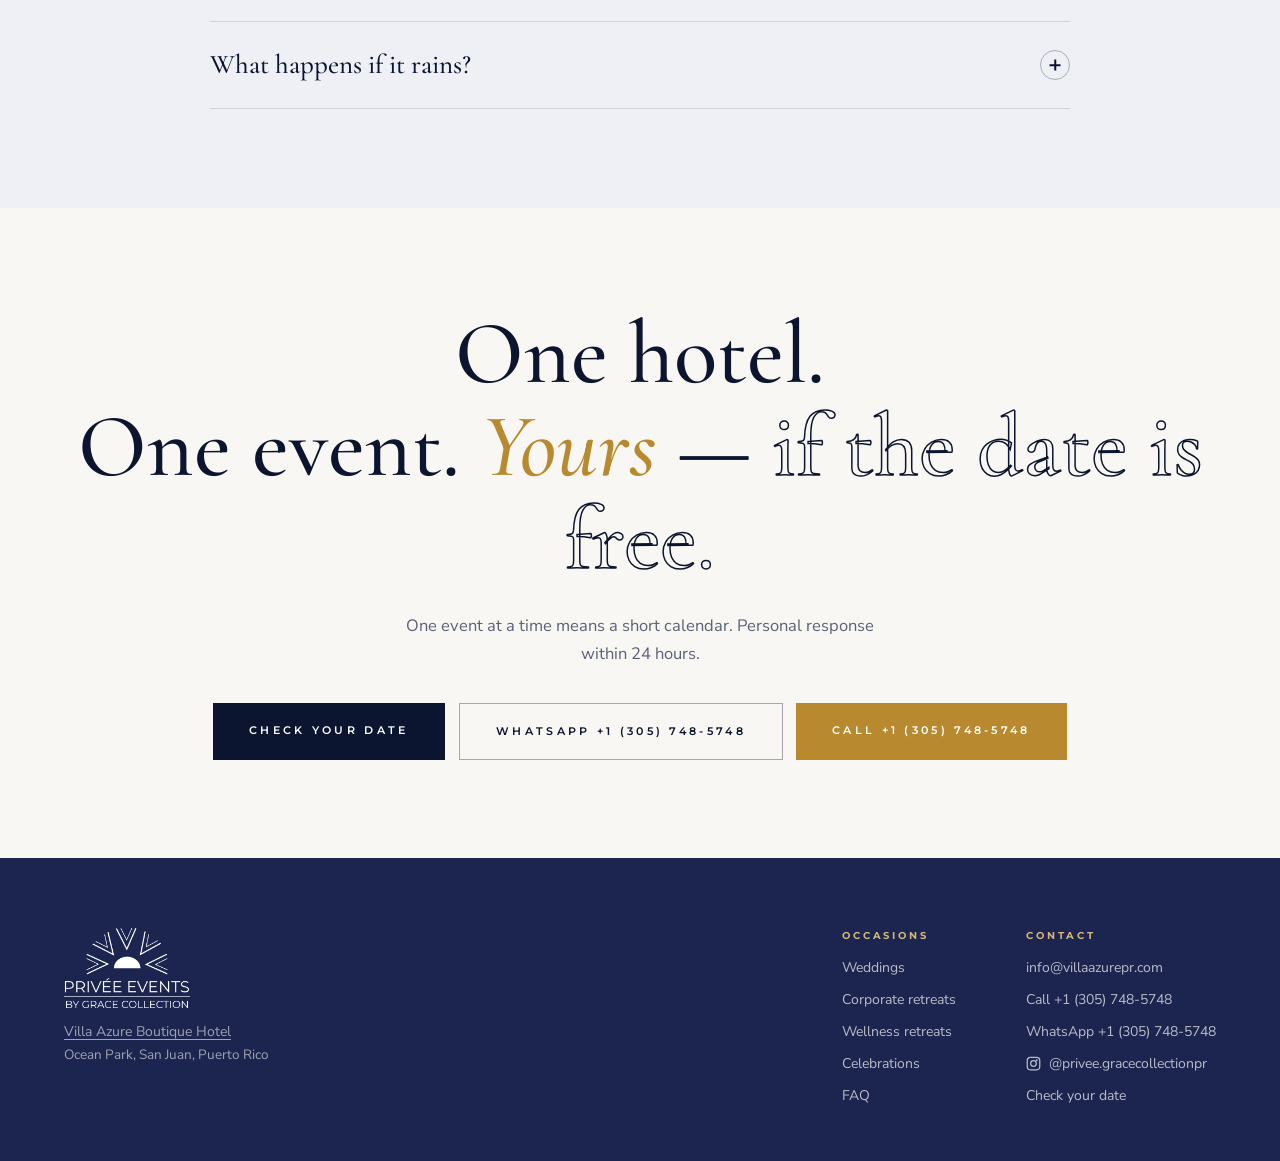
==== commit 71a0478d: "Muestra G3: añade artículo de Degustando la Vida a la sección de prensa Co-Authored-By: Claude Opus " ====
--- a/muestras-g-8f1ecfd3e3a6/index.html
+++ b/muestras-g-8f1ecfd3e3a6/index.html
@@ -126,7 +126,7 @@
 .press .pkick::before,.press .pkick::after{content:"";width:52px;height:1px;background:var(--champ)}
 .press h2{font-family:'Cormorant Garamond',serif;font-size:clamp(24px,2.6vw,32px);font-weight:500;line-height:1.2;margin-top:12px}
 .press h2 em{color:var(--bronze)}
-.press .pgrid{display:grid;grid-template-columns:repeat(auto-fit,minmax(210px,1fr));gap:16px;max-width:1040px;margin:0 auto}
+.press .pgrid{display:grid;grid-template-columns:repeat(auto-fit,minmax(180px,1fr));gap:16px;max-width:1100px;margin:0 auto}
 .press .card{background:transparent;border:1px solid rgba(11,21,48,.1);padding:22px 20px 18px;display:flex;flex-direction:column;gap:12px;text-decoration:none;color:var(--ink);transition:border-color .35s,background .35s}
 .press .card:hover{border-color:var(--champ);background:rgba(255,255,255,.55)}
 .press .card .q{font-family:'Cormorant Garamond',serif;font-size:16.5px;line-height:1.4;font-weight:500;font-style:italic;flex:1;color:var(--muted)}
@@ -622,6 +622,11 @@
     <a class="card" href="https://condadodaily.com/villa-azure-second-building-ocean-park/" target="_blank" rel="noopener">
       <p class="q">Villa Azure brings the Ocean Park boutique hotel to 16 suites.</p>
       <div class="src"><span class="o">Condado Daily</span><span class="d">Oct 2026</span></div>
+      <span class="read" data-t="press.read">Read the article →</span>
+    </a>
+    <a class="card" href="https://degustandolavida.com/villa-azure-boutique-hotel-ocean-park/" target="_blank" rel="noopener">
+      <p class="q">Una experiencia de hospedaje pequeña, local y vinculada al lugar donde nació.</p>
+      <div class="src"><span class="o">Degustando la Vida</span><span class="d">Oct 2026</span></div>
       <span class="read" data-t="press.read">Read the article →</span>
     </a>
   </div>
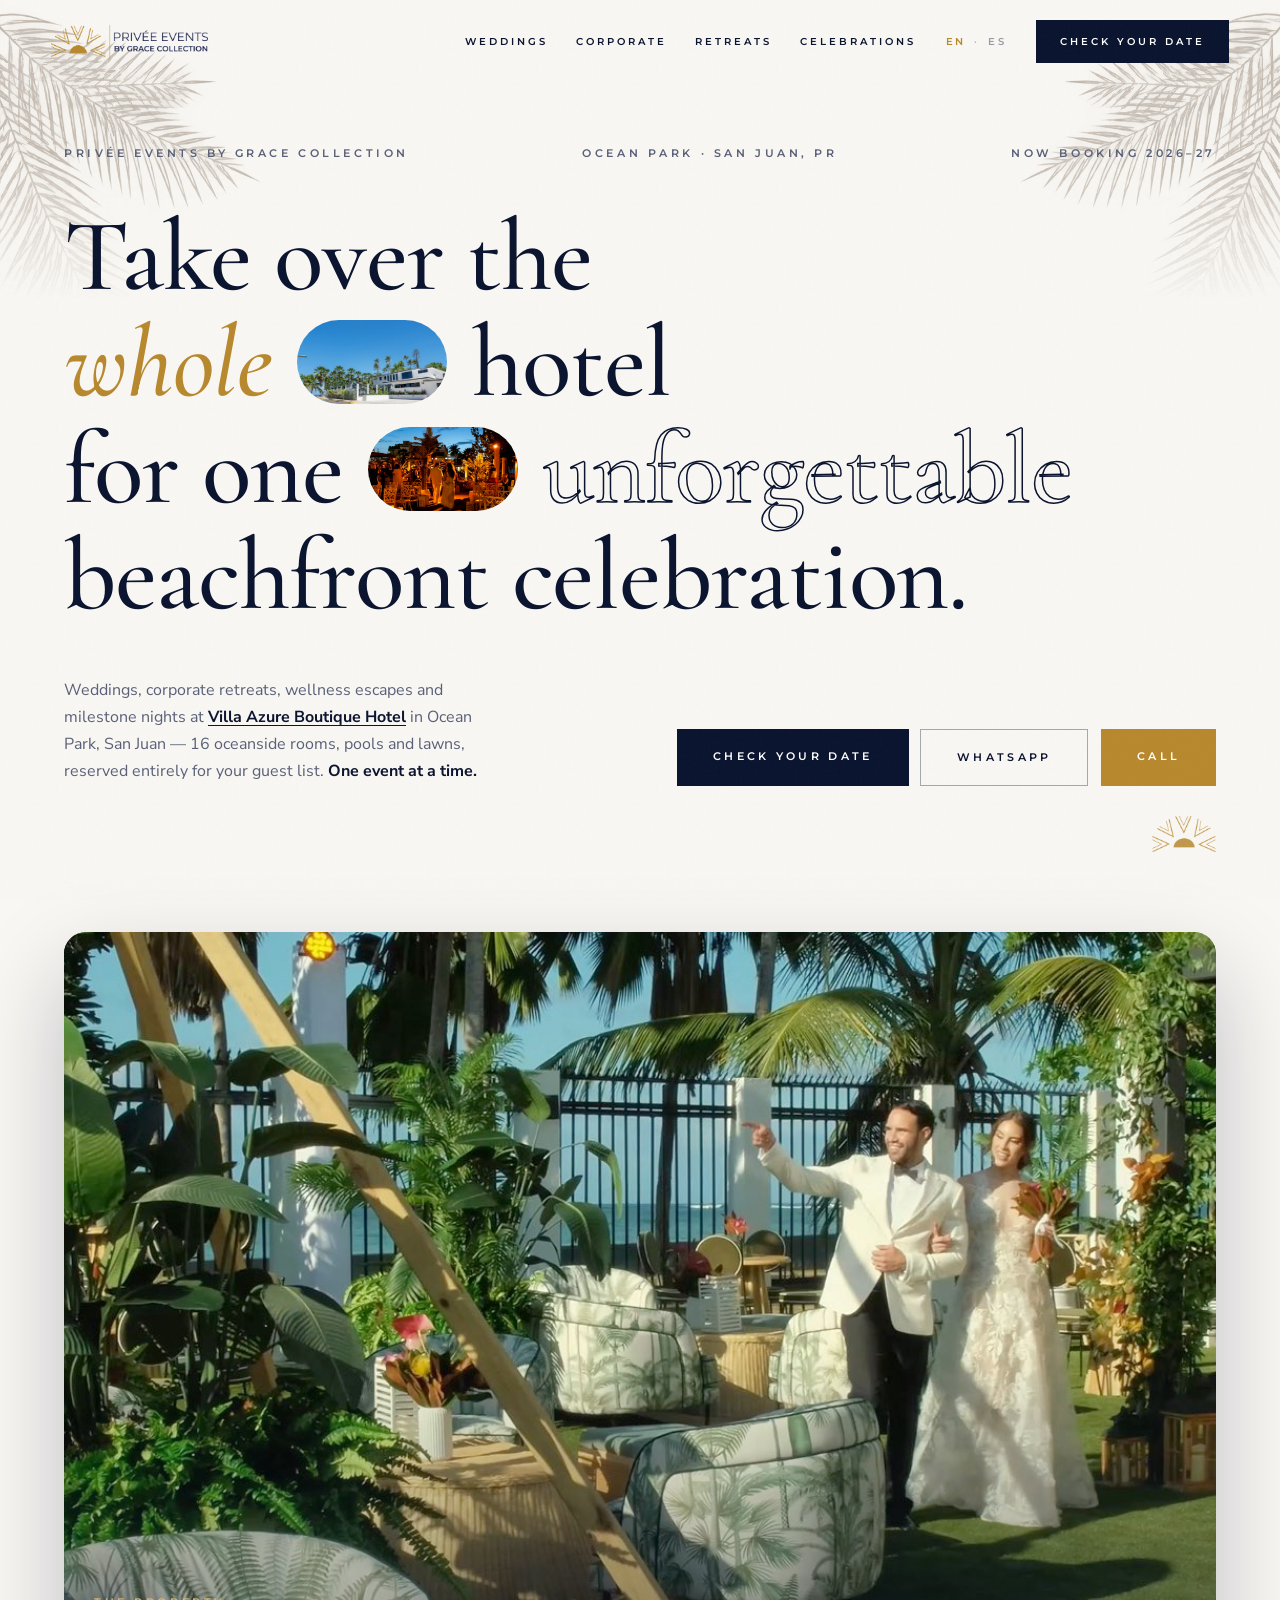
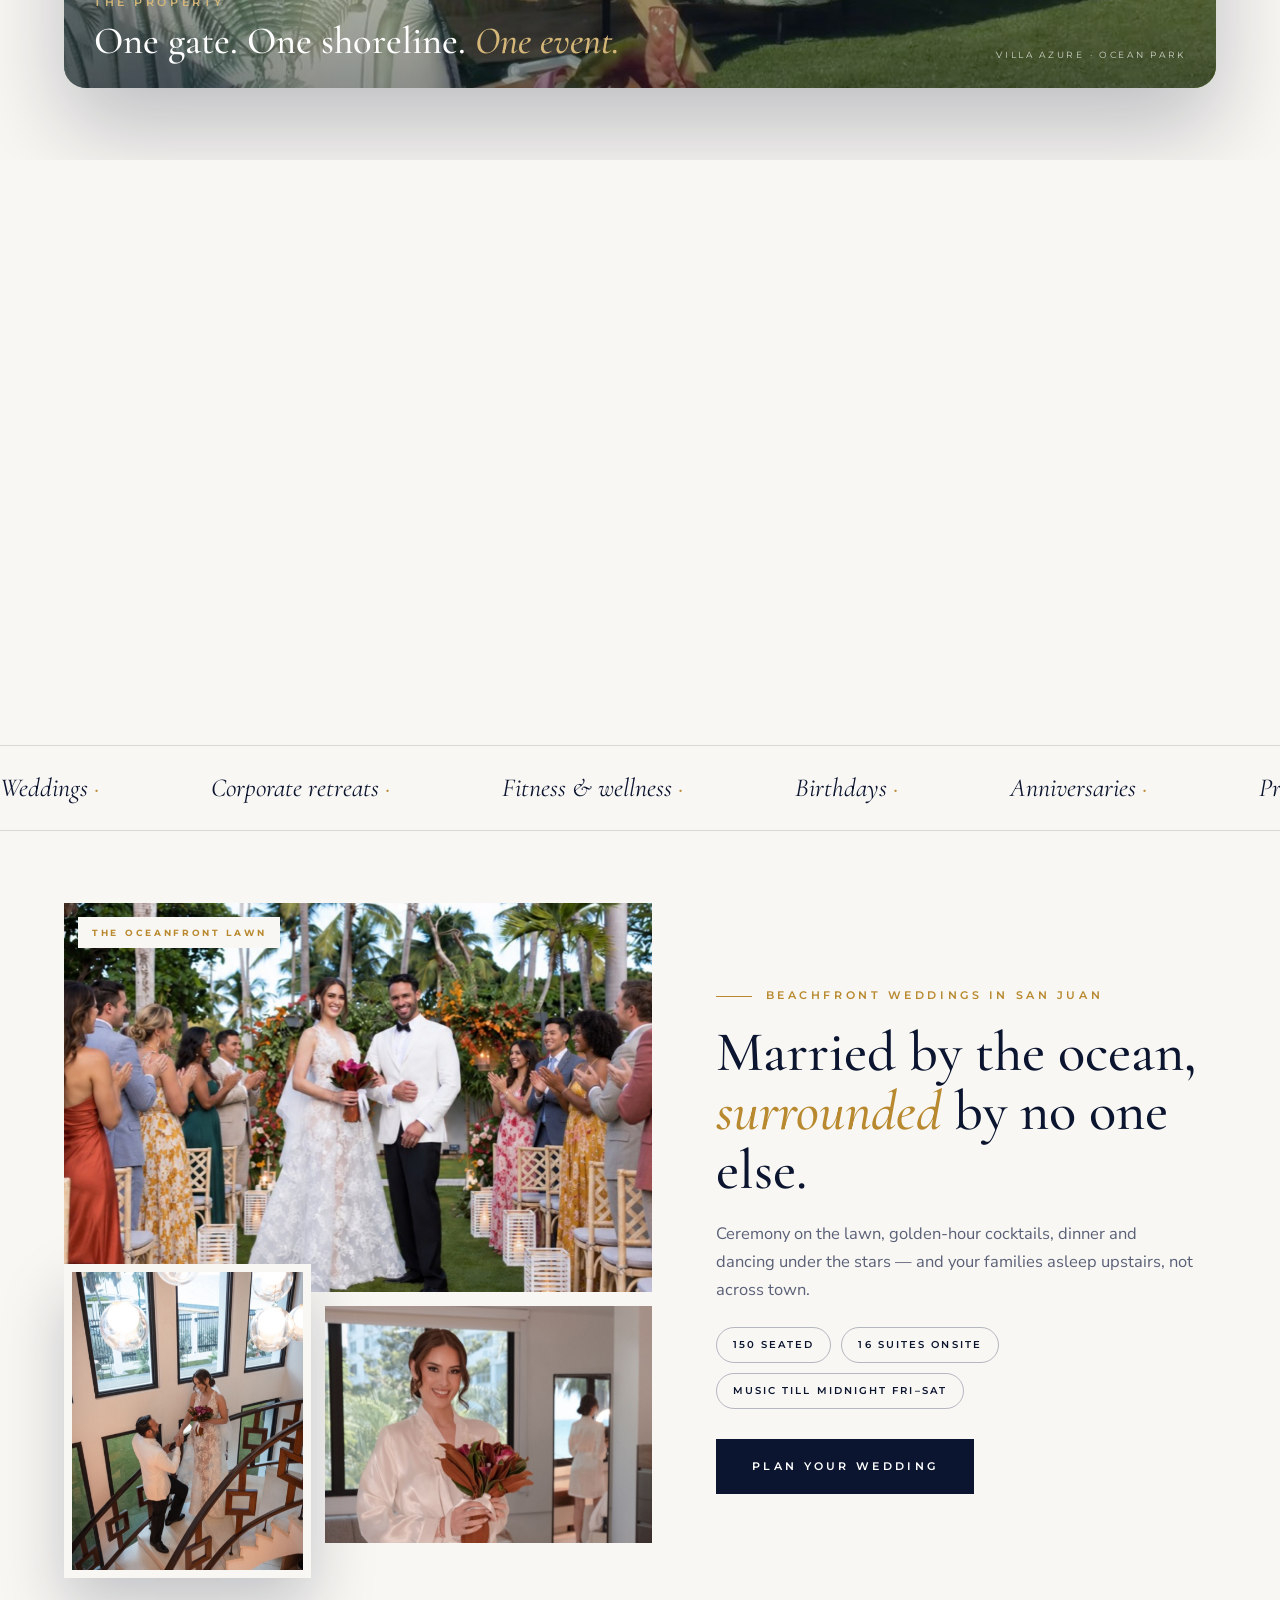
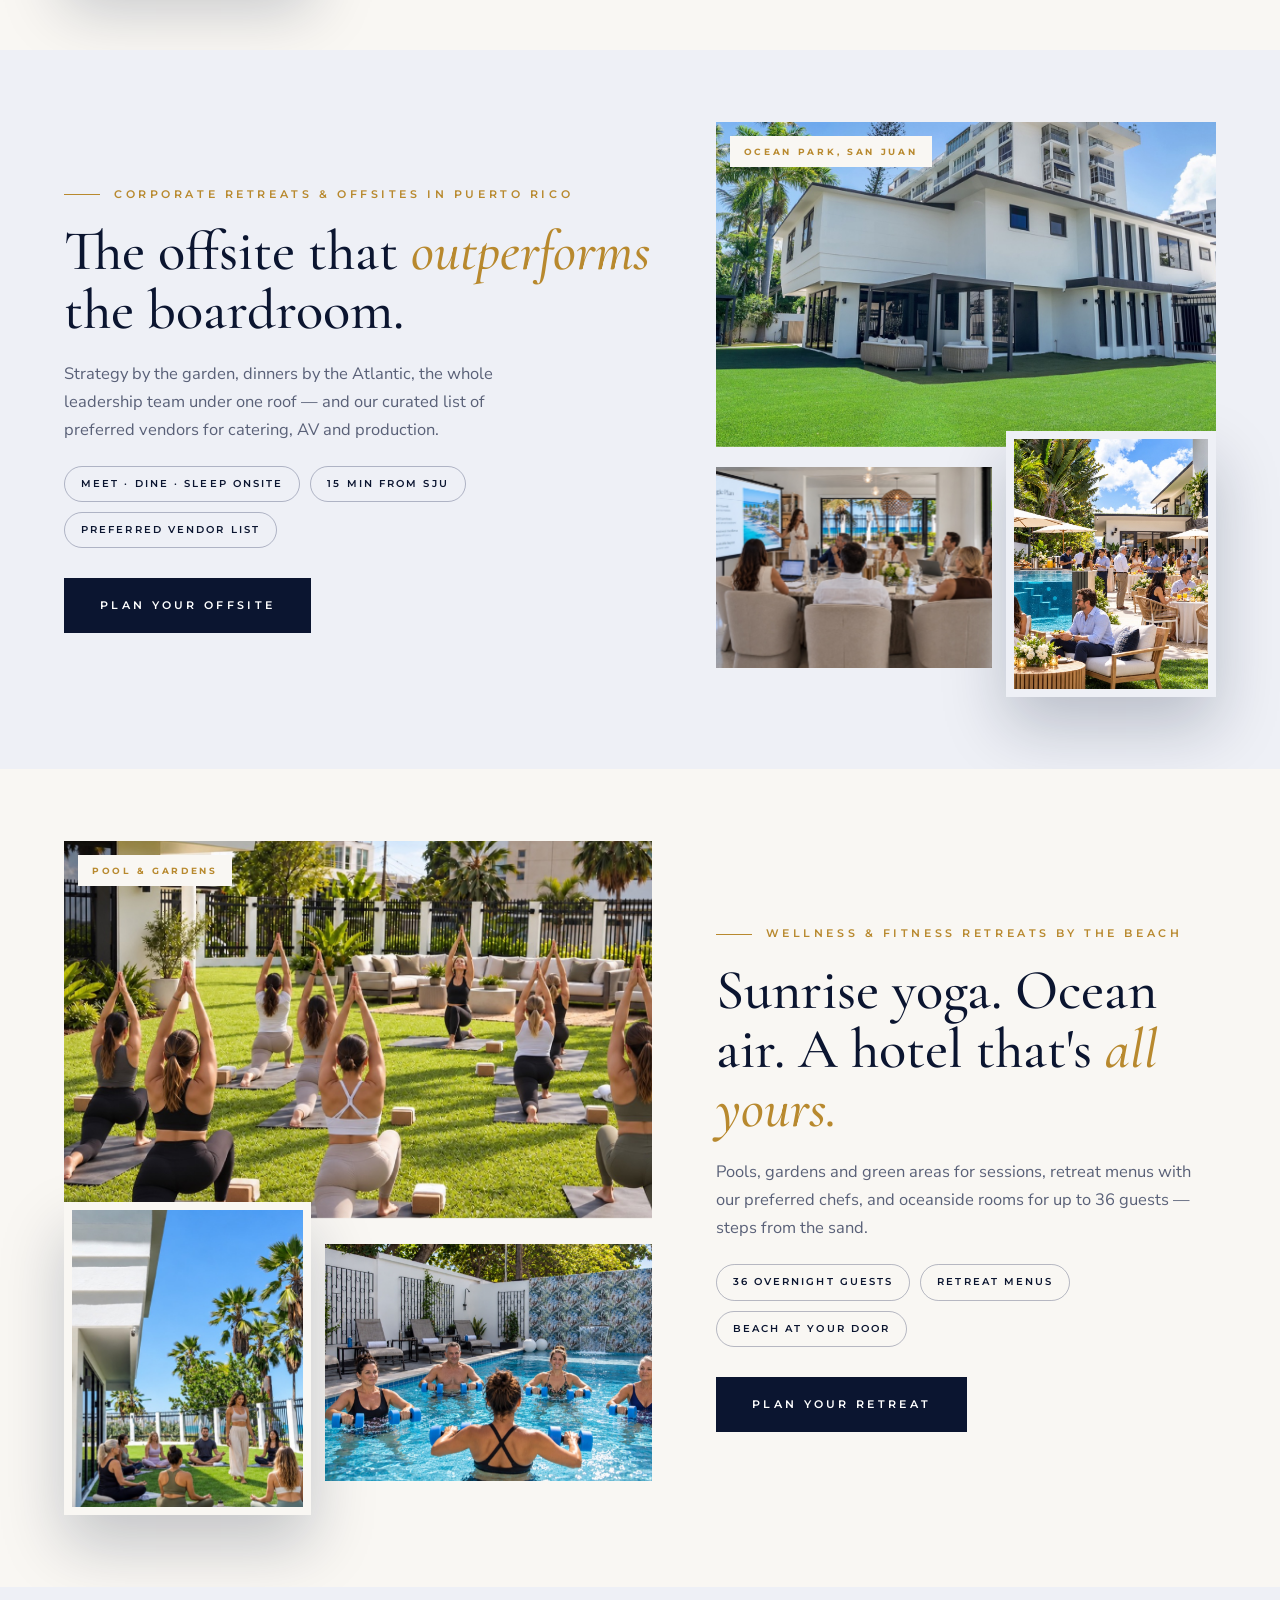
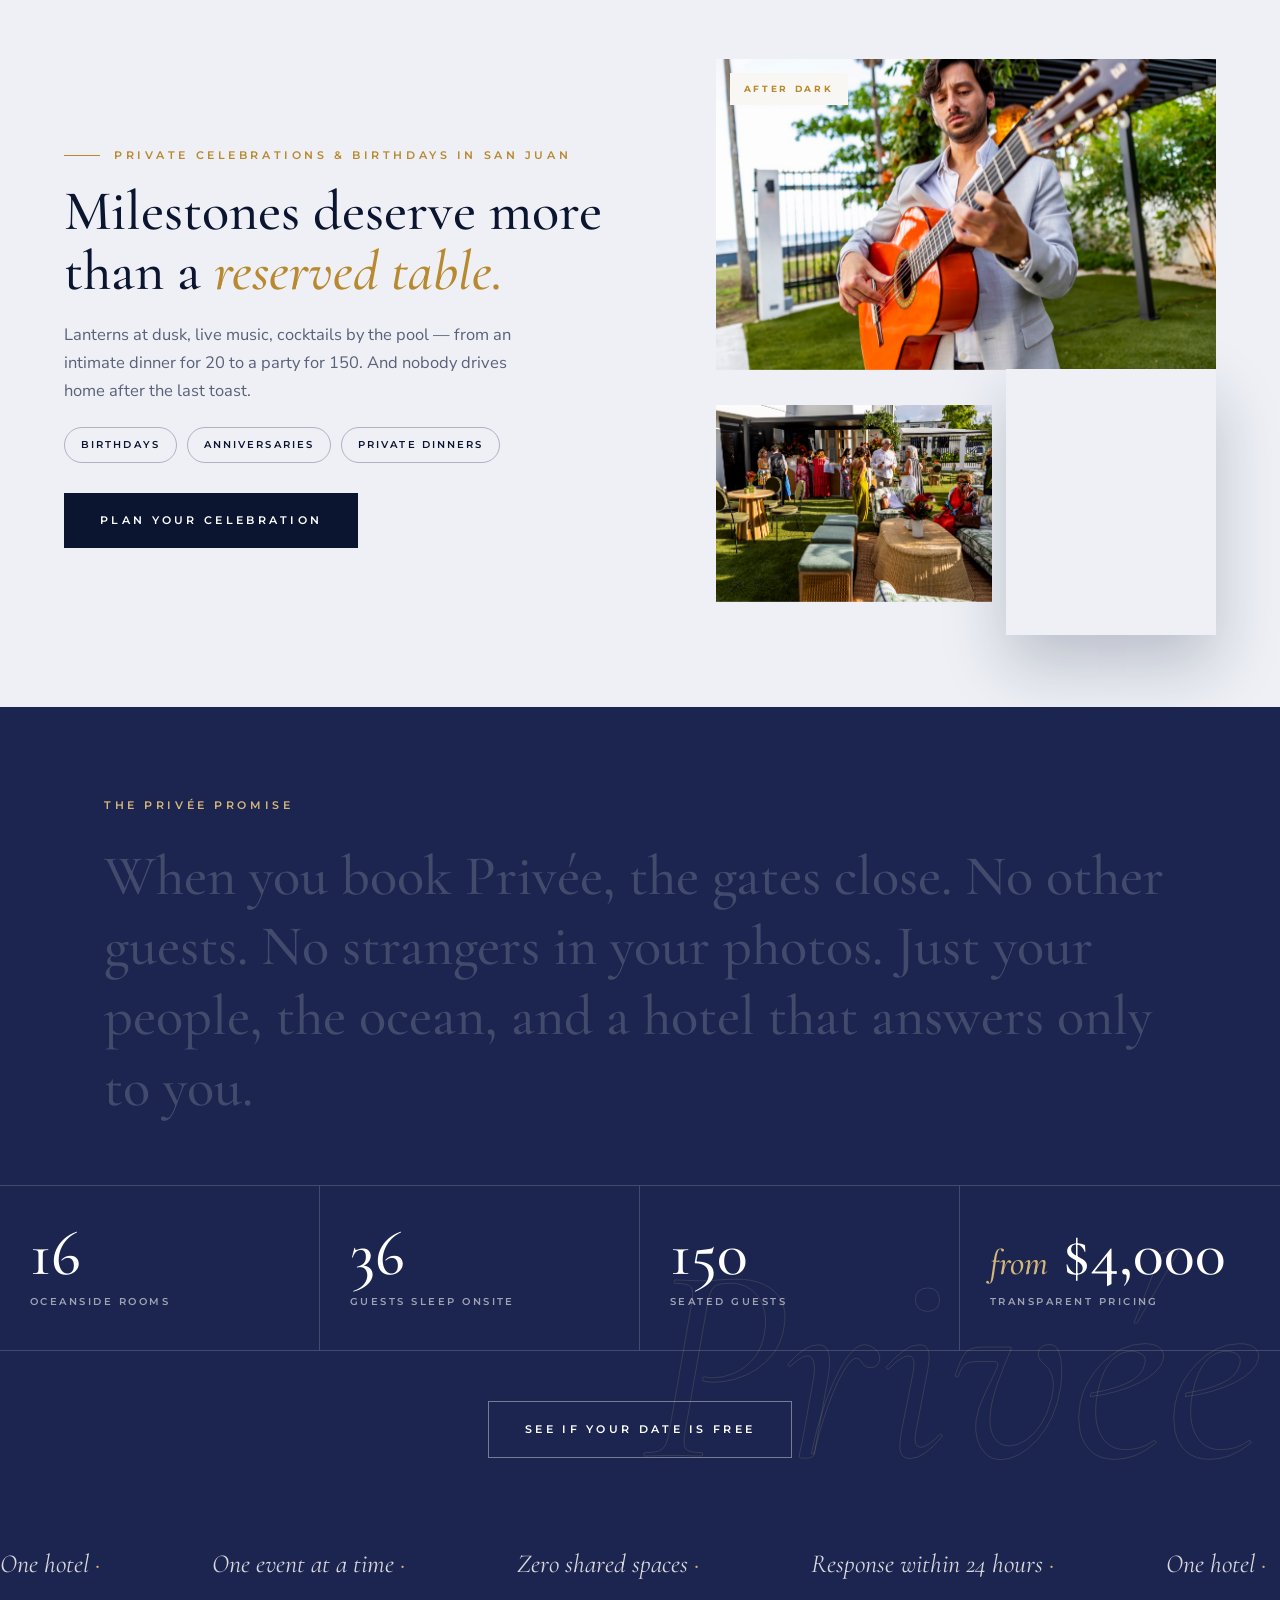
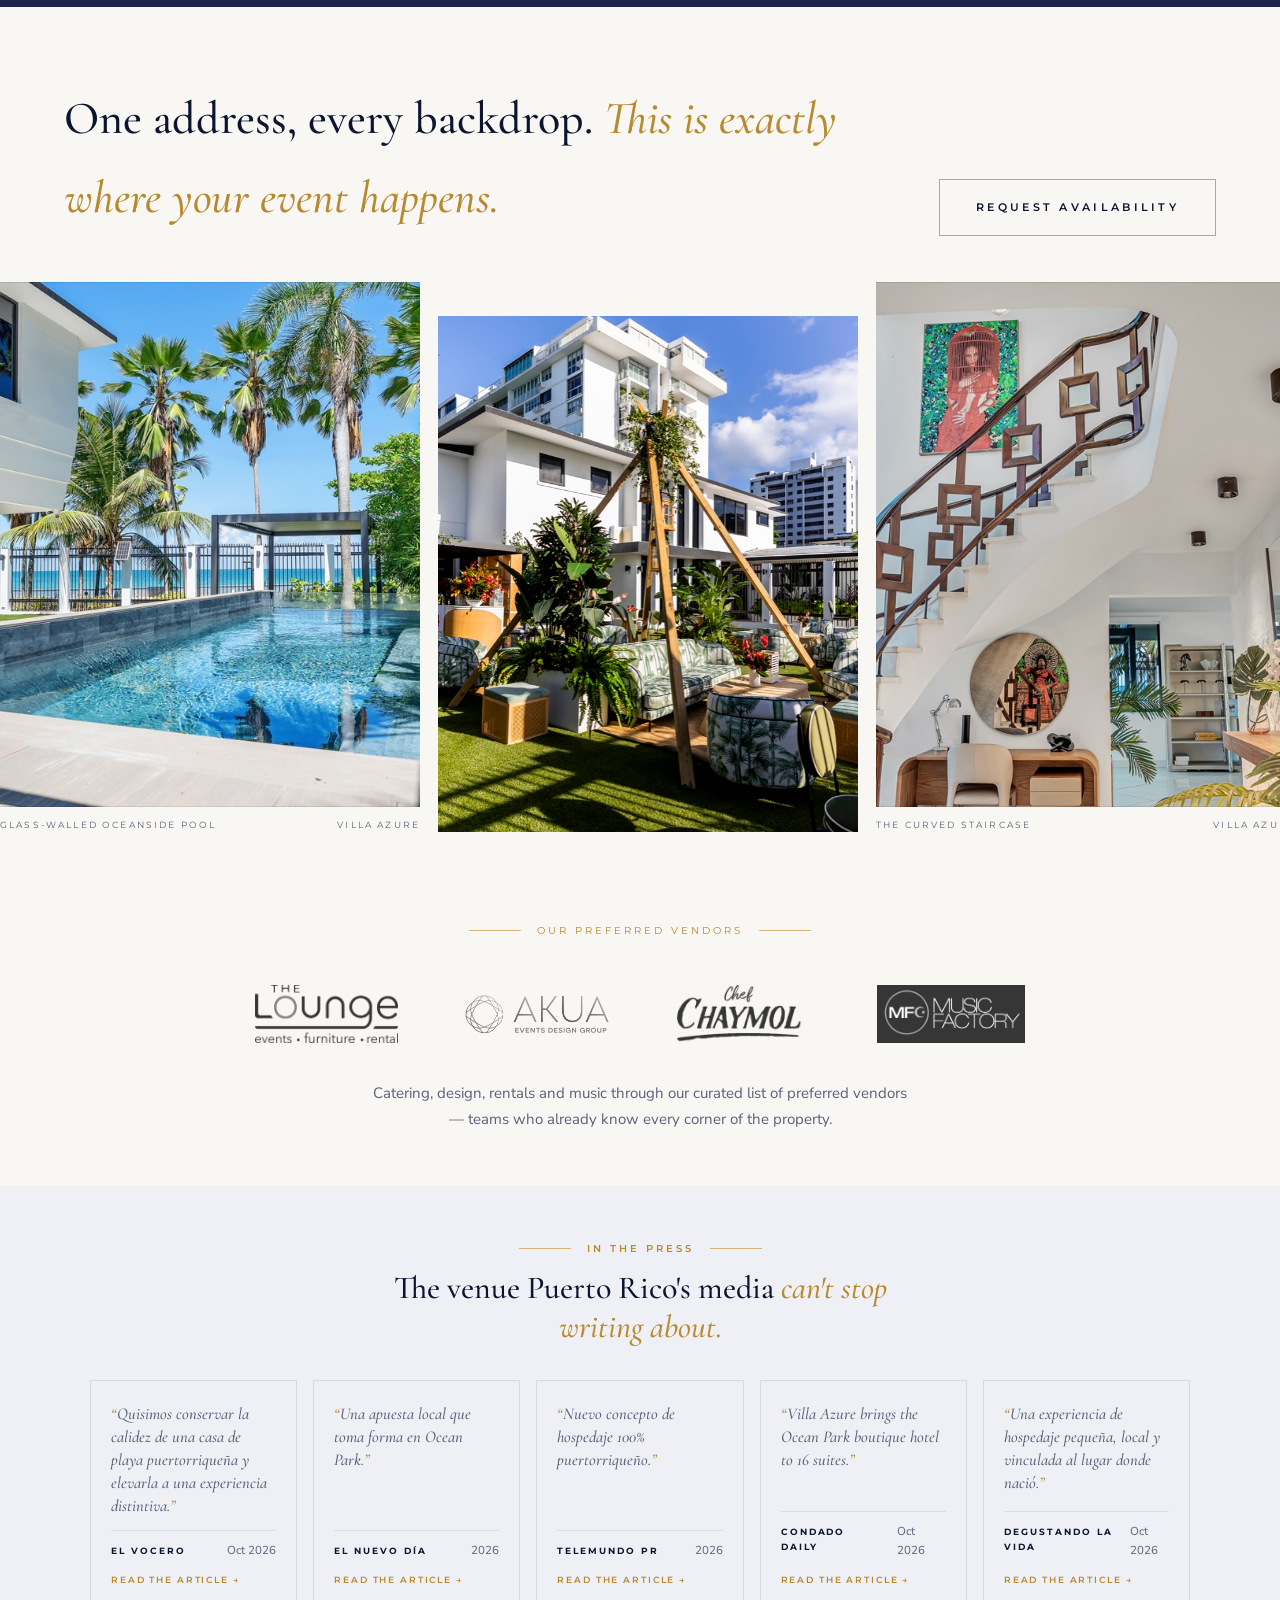
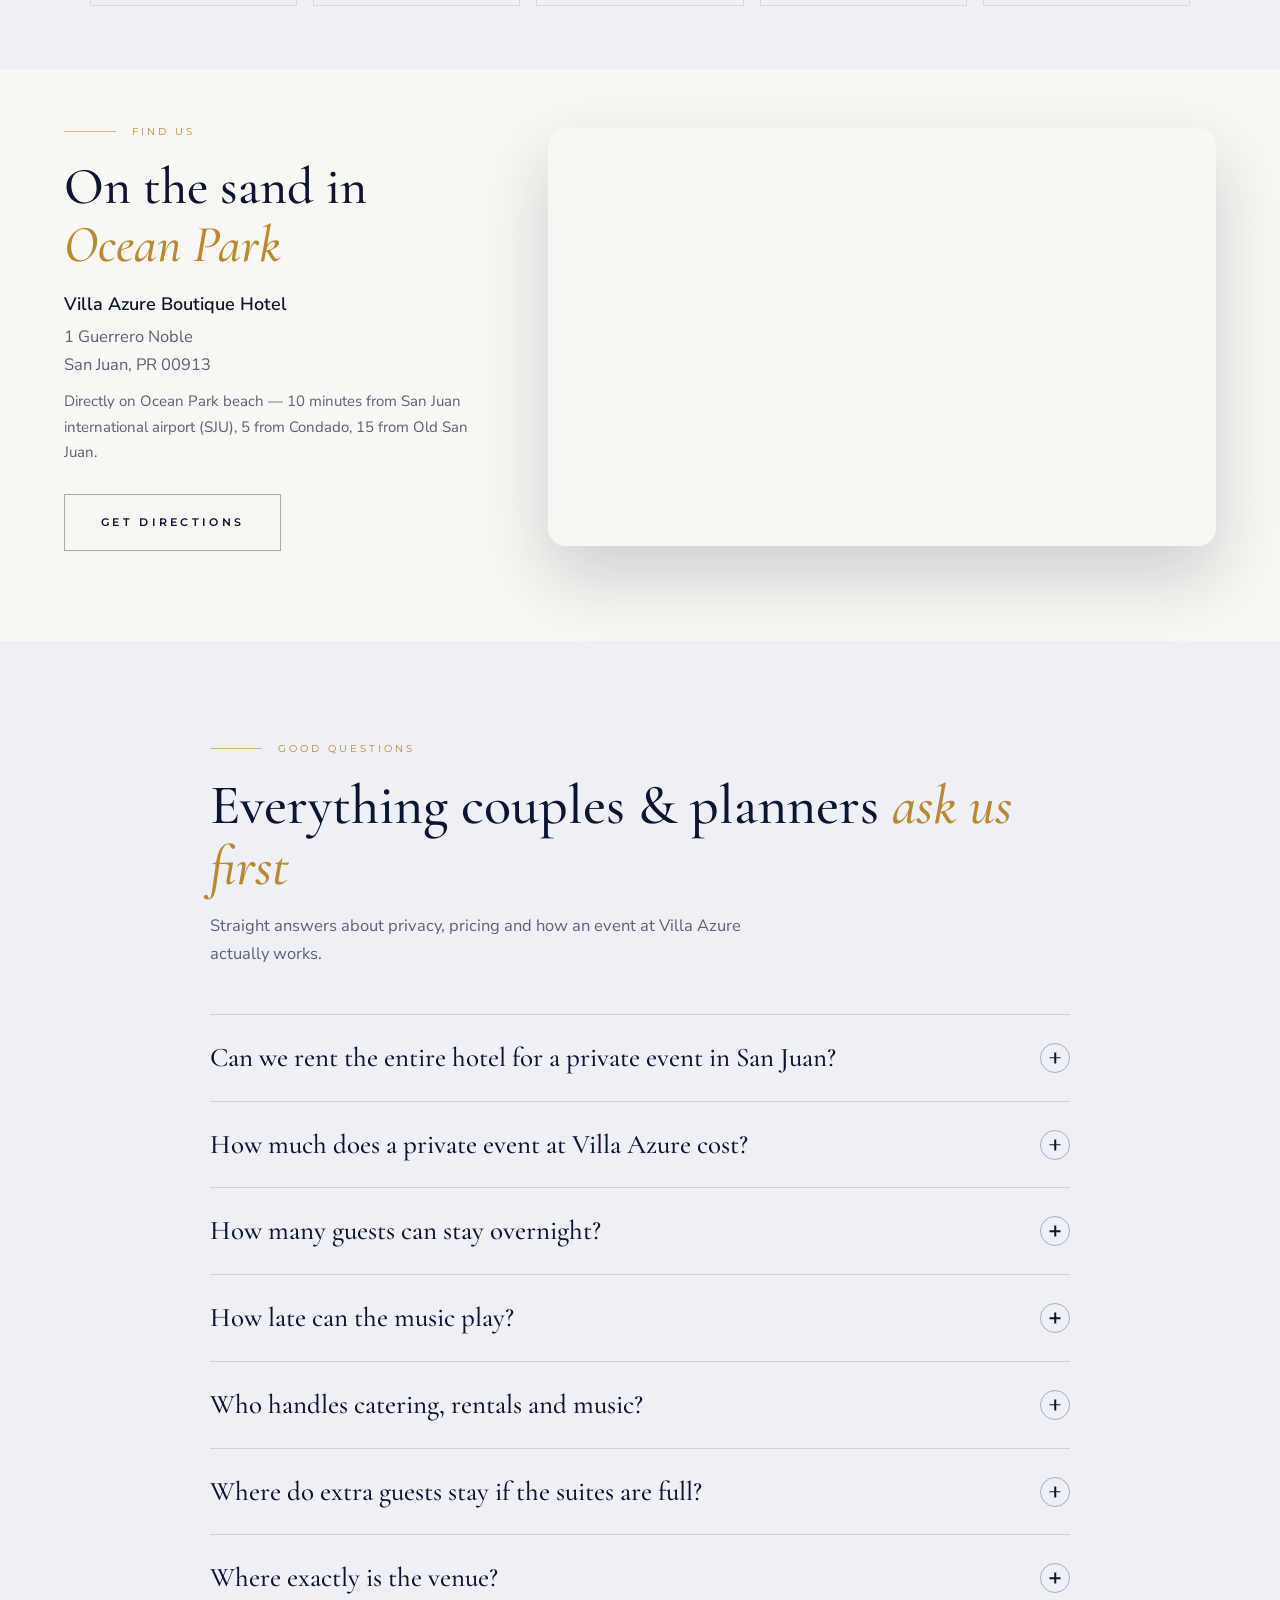
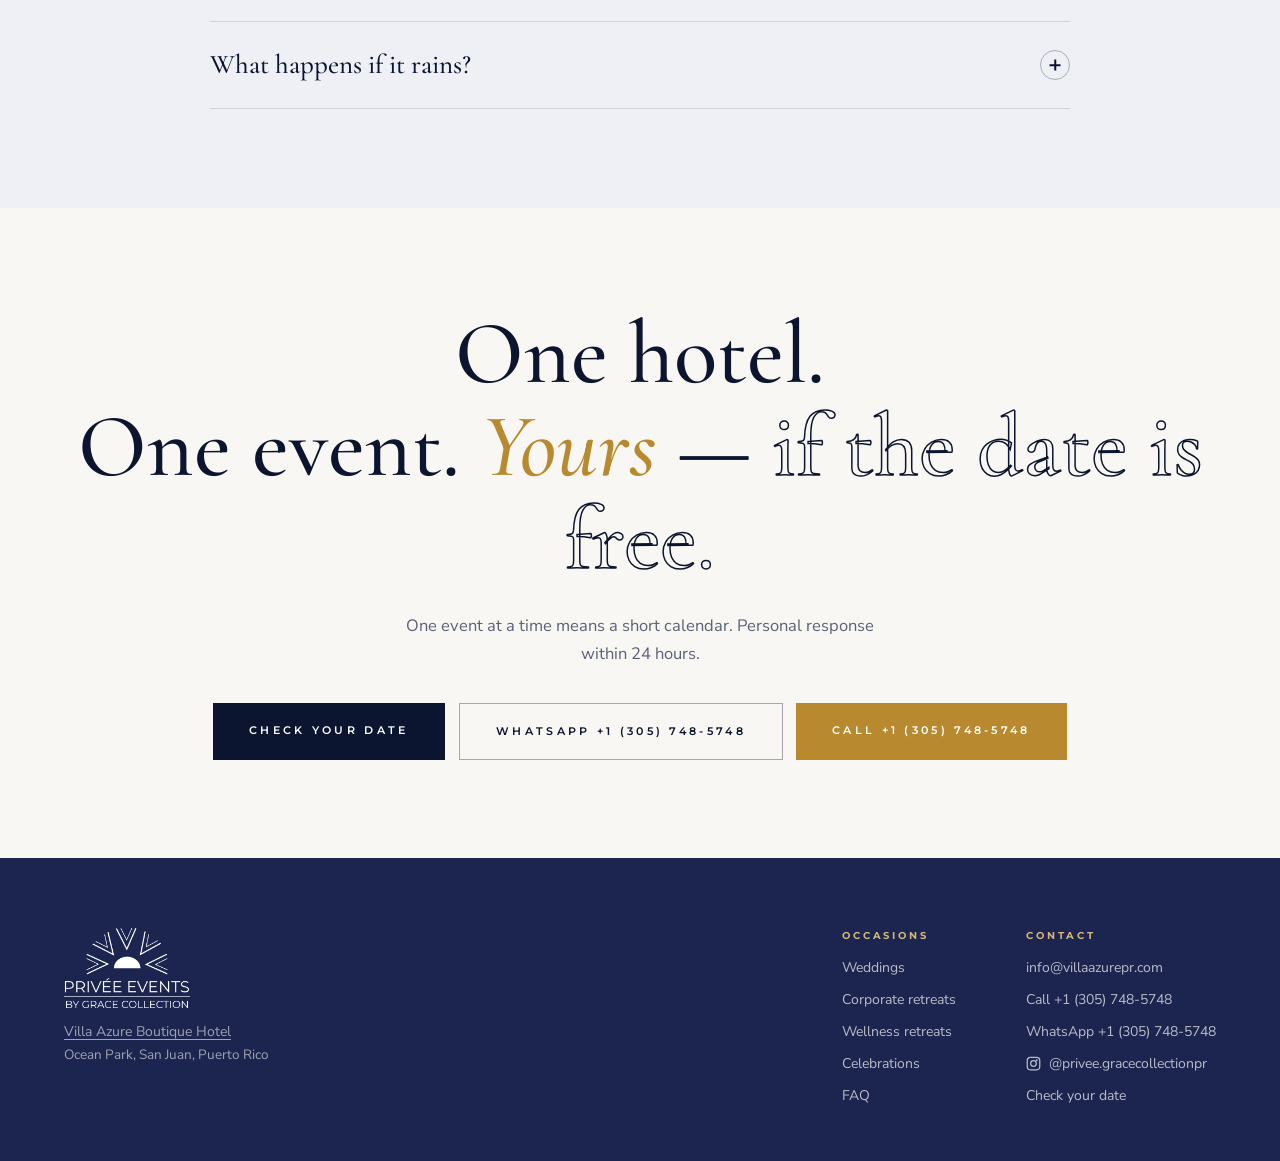
==== commit 15450fc2: "Muestra G3: mobile language toggle under the logo (replaces in-menu toggle) Co-Authored-By: Claude O" ====
--- a/muestras-g-8f1ecfd3e3a6/index.html
+++ b/muestras-g-8f1ecfd3e3a6/index.html
@@ -147,6 +147,16 @@
   header .right a.cta{padding:11px 14px;font-size:9px;letter-spacing:.18em}
 }
 
+/* mobile: language toggle under the logo */
+header .brand{display:flex;flex-direction:column;align-items:flex-start;gap:6px}
+header .lang-m{display:none}
+@media(max-width:760px){
+  header .right .lang{display:none}
+  header .lang-m{display:flex;font-size:9px;letter-spacing:.24em;gap:6px;padding-left:2px}
+  header .lang-m button{padding:2px 2px}
+  header .right{gap:16px}
+}
+
 /* palms framing the hero — signature of the live site */
 .palms{position:absolute;top:0;width:clamp(200px,21vw,320px);pointer-events:none;z-index:0;mix-blend-mode:multiply;opacity:.7;-webkit-mask-image:linear-gradient(to bottom,black 38%,transparent 74%);mask-image:linear-gradient(to bottom,black 38%,transparent 74%)}
 .palms.l{left:0}
@@ -387,7 +397,7 @@
 
 <div id="prog"></div>
 <header id="hd">
-  <a class="logo" href="#"><img src="img/logo-h-navy.png" alt="Privée Events by Grace Collection"></a>
+  <div class="brand"><a class="logo" href="#"><img src="img/logo-h-navy.png" alt="Privée Events by Grace Collection"></a><div class="lang lang-m" role="group" aria-label="Language / Idioma"><button type="button" data-lang="en">EN</button><span>·</span><button type="button" data-lang="es">ES</button></div></div>
   <div class="right">
     <a href="#w" data-t="nav.w">Weddings</a><a href="#c" data-t="nav.c">Corporate</a><a href="#r" data-t="nav.r">Retreats</a><a href="#cel" data-t="nav.cel">Celebrations</a>
     <div class="lang" role="group" aria-label="Language / Idioma"><button type="button" data-lang="en">EN</button><span>·</span><button type="button" data-lang="es">ES</button></div>
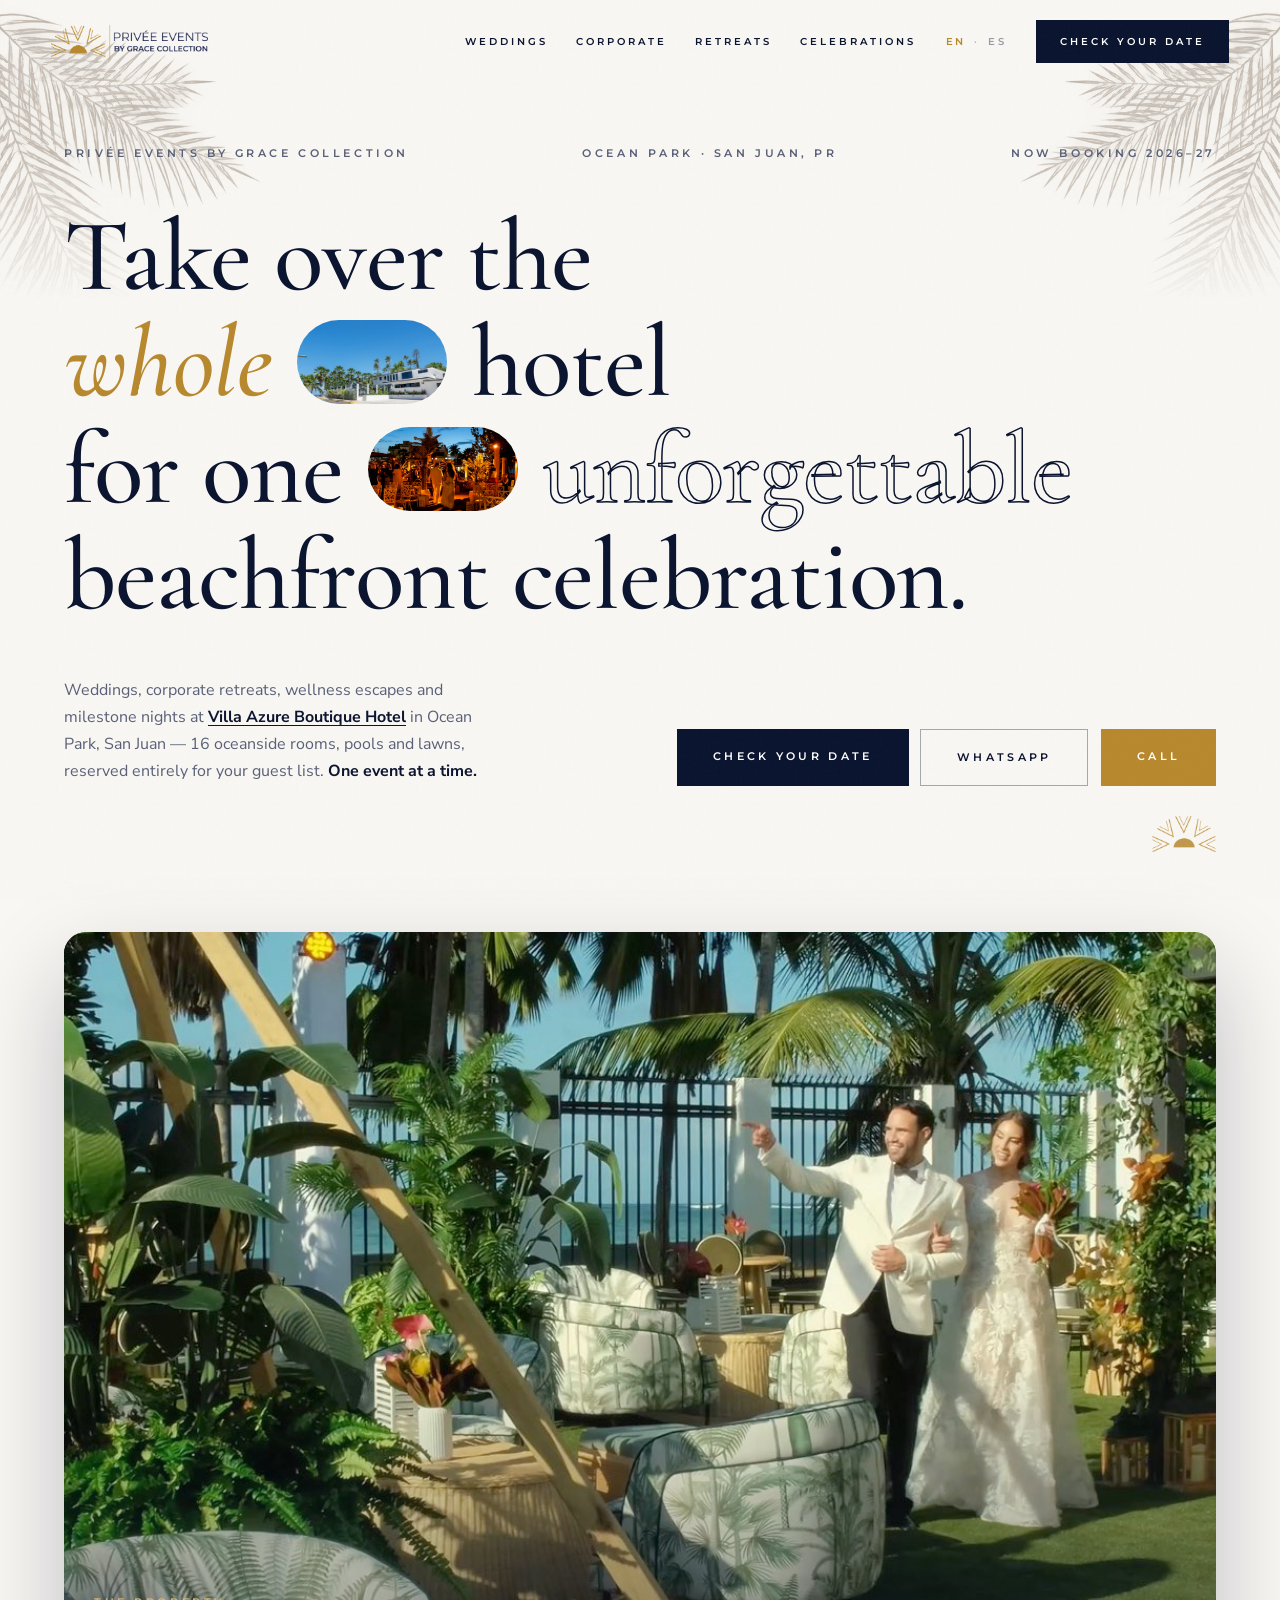
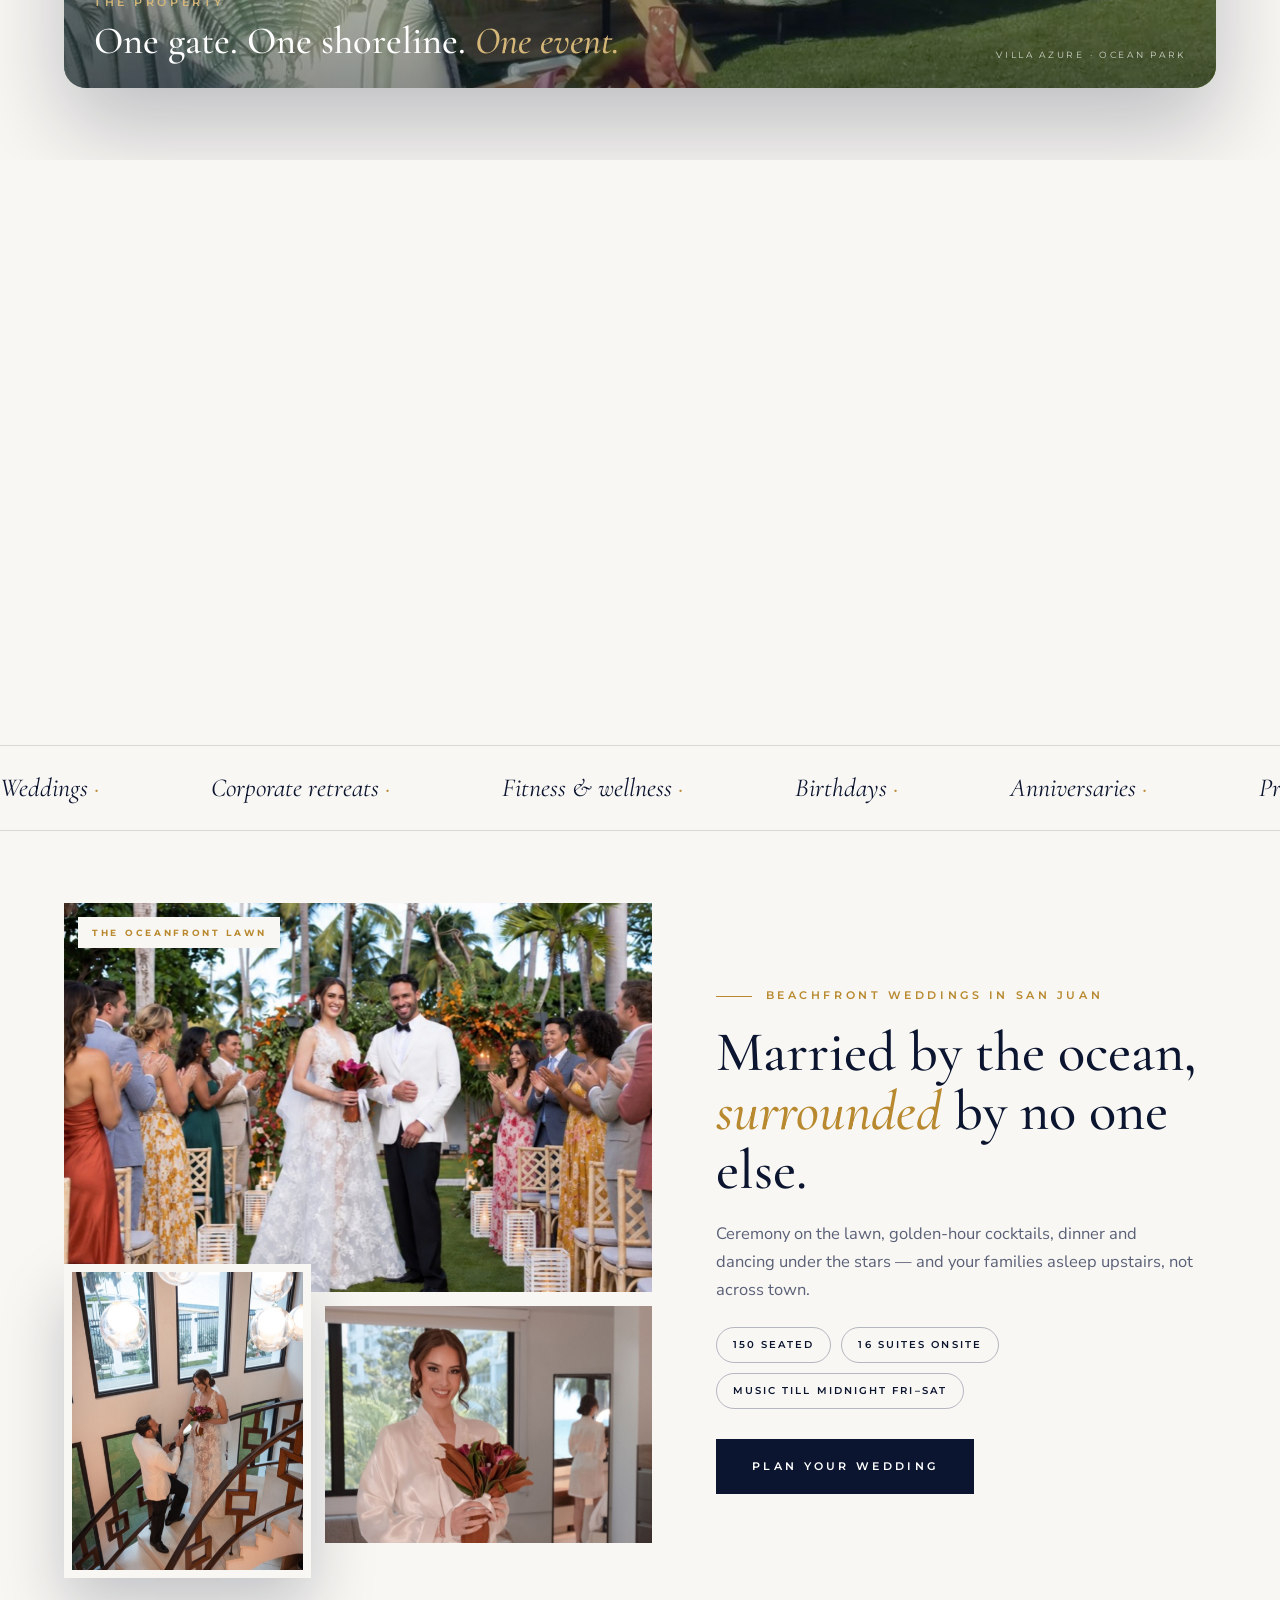
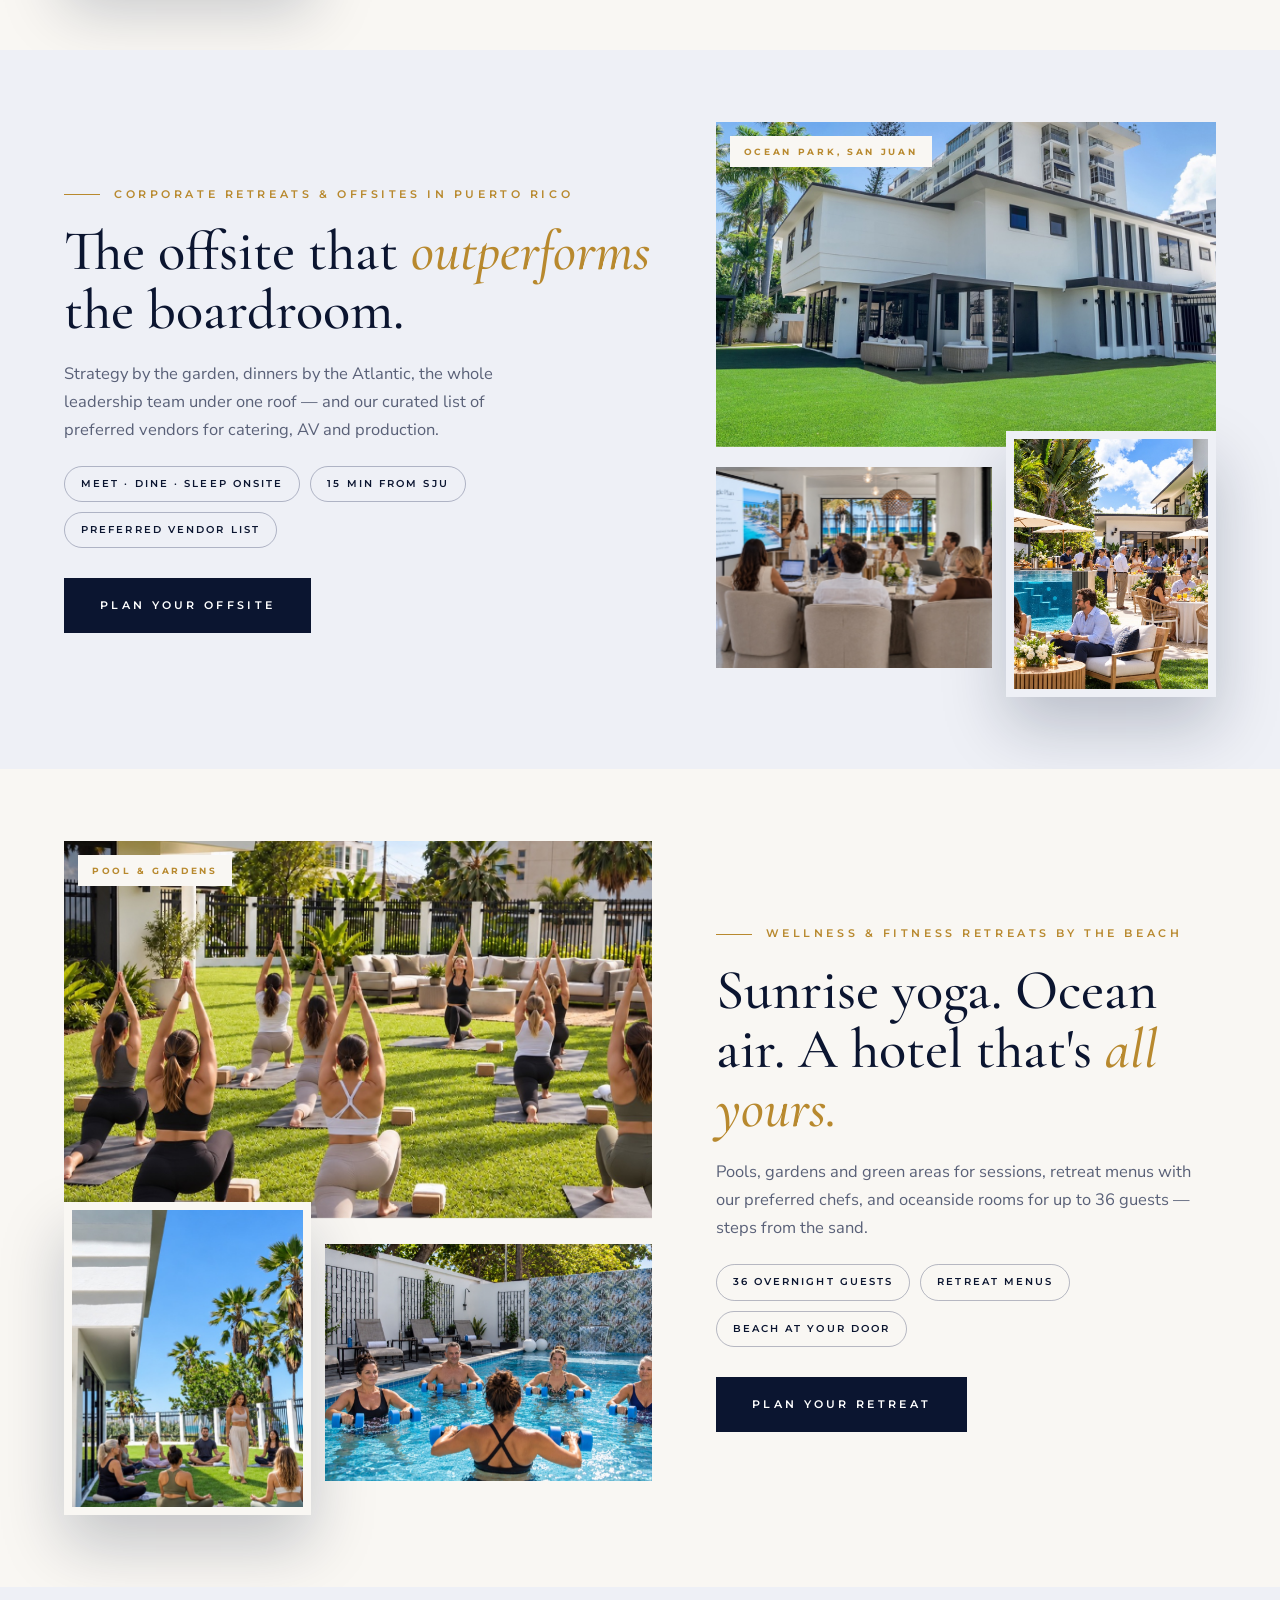
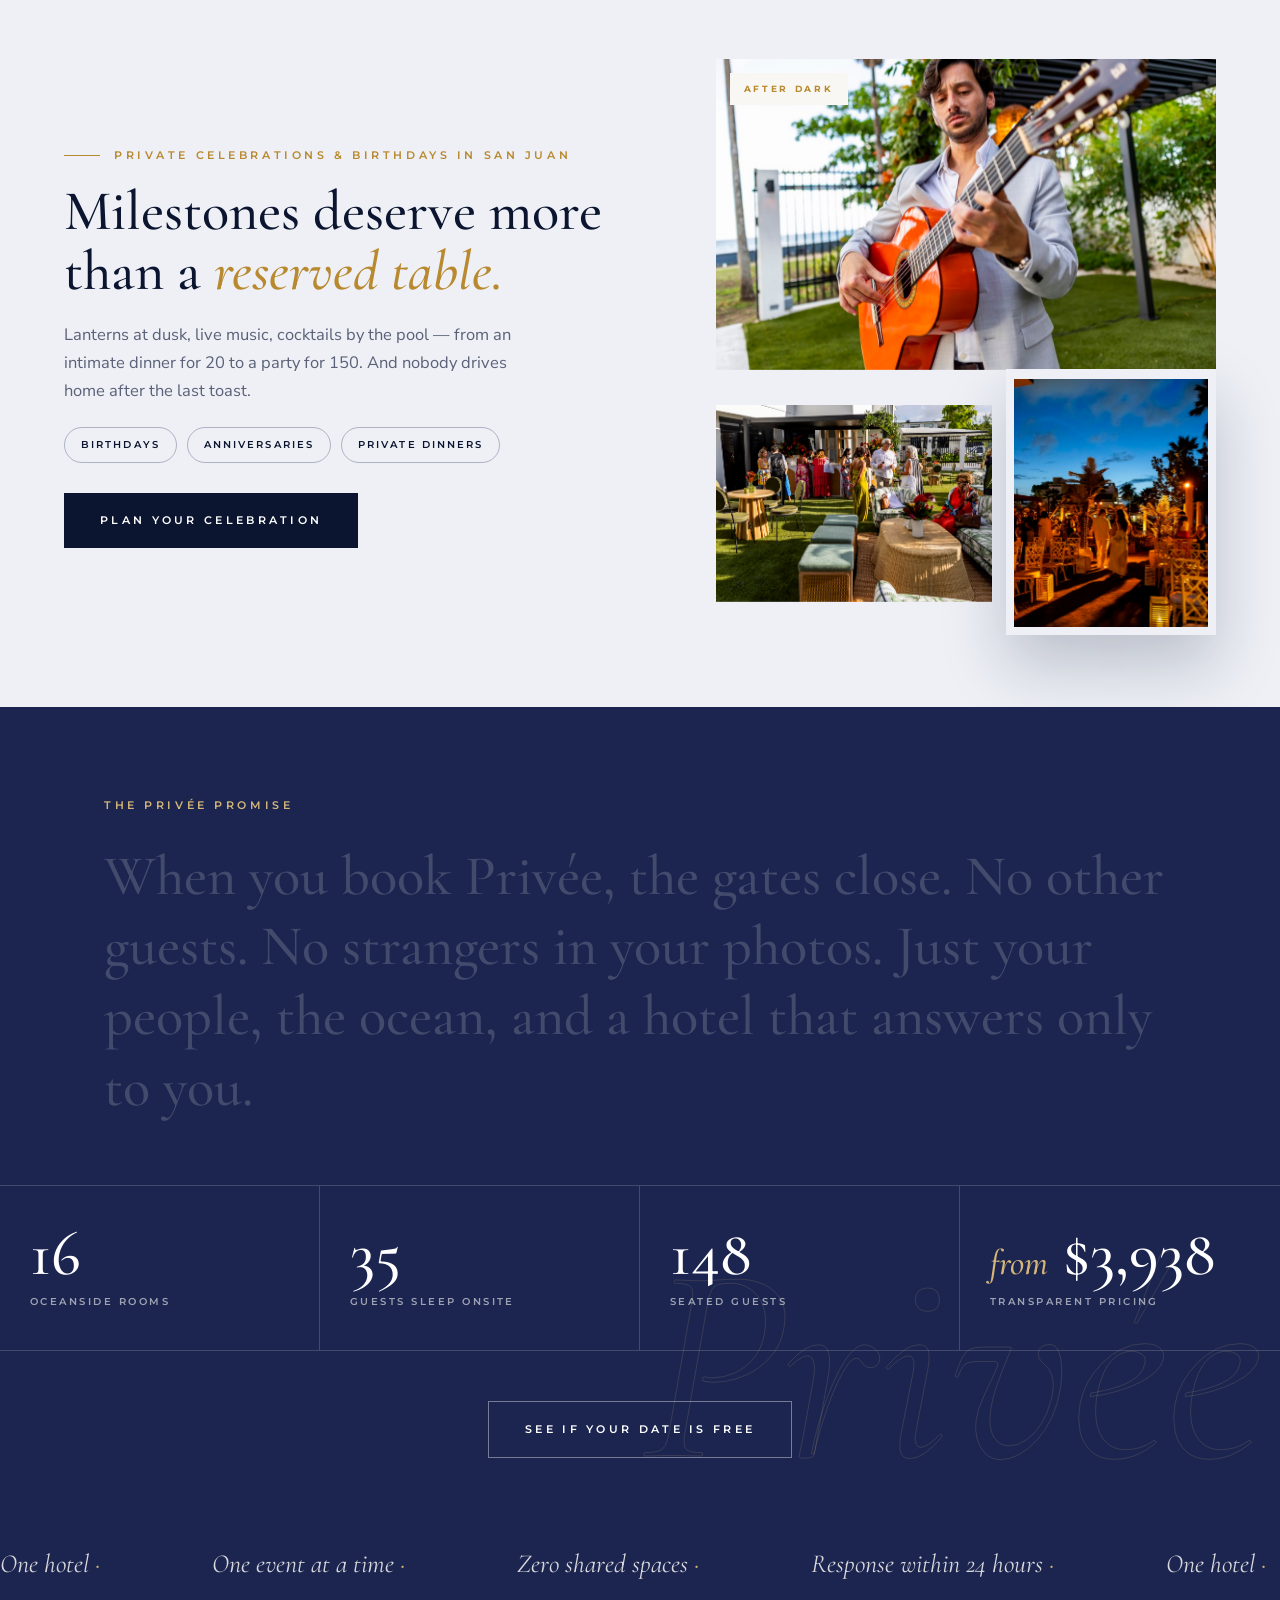
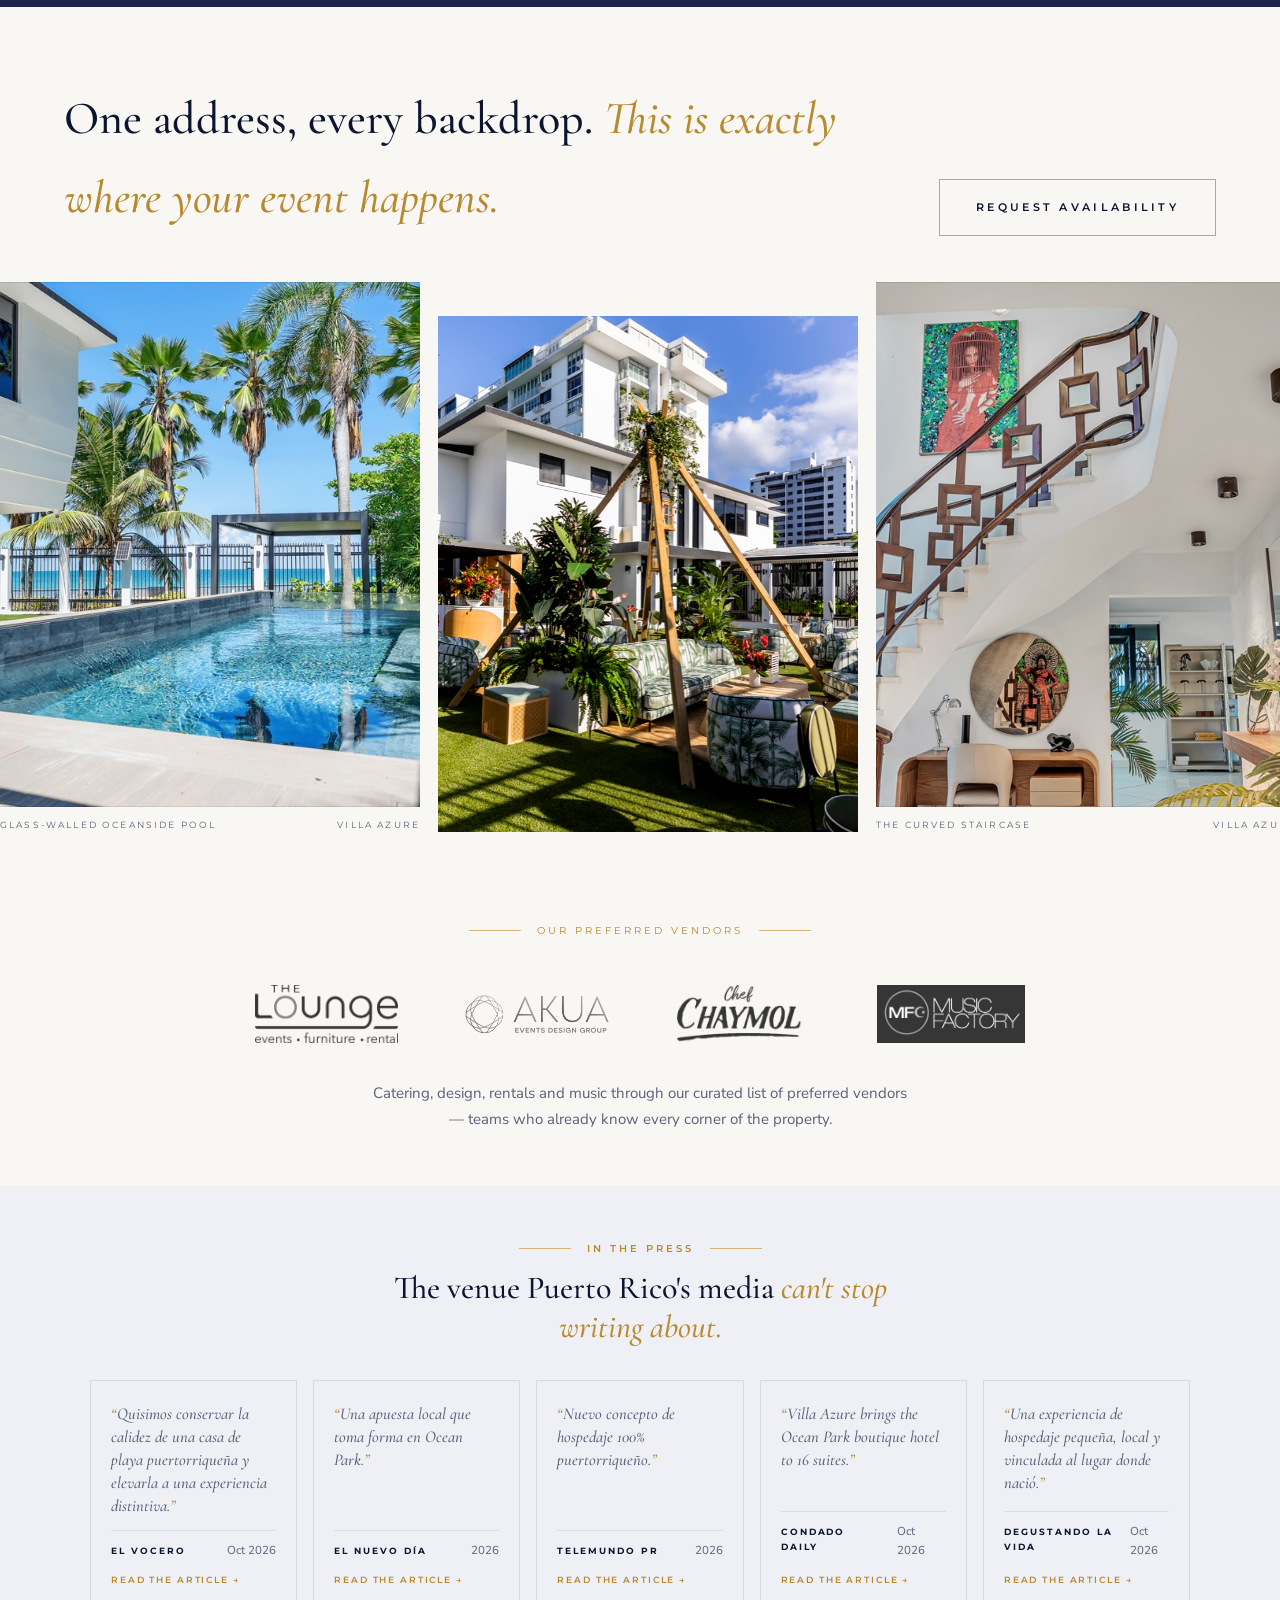
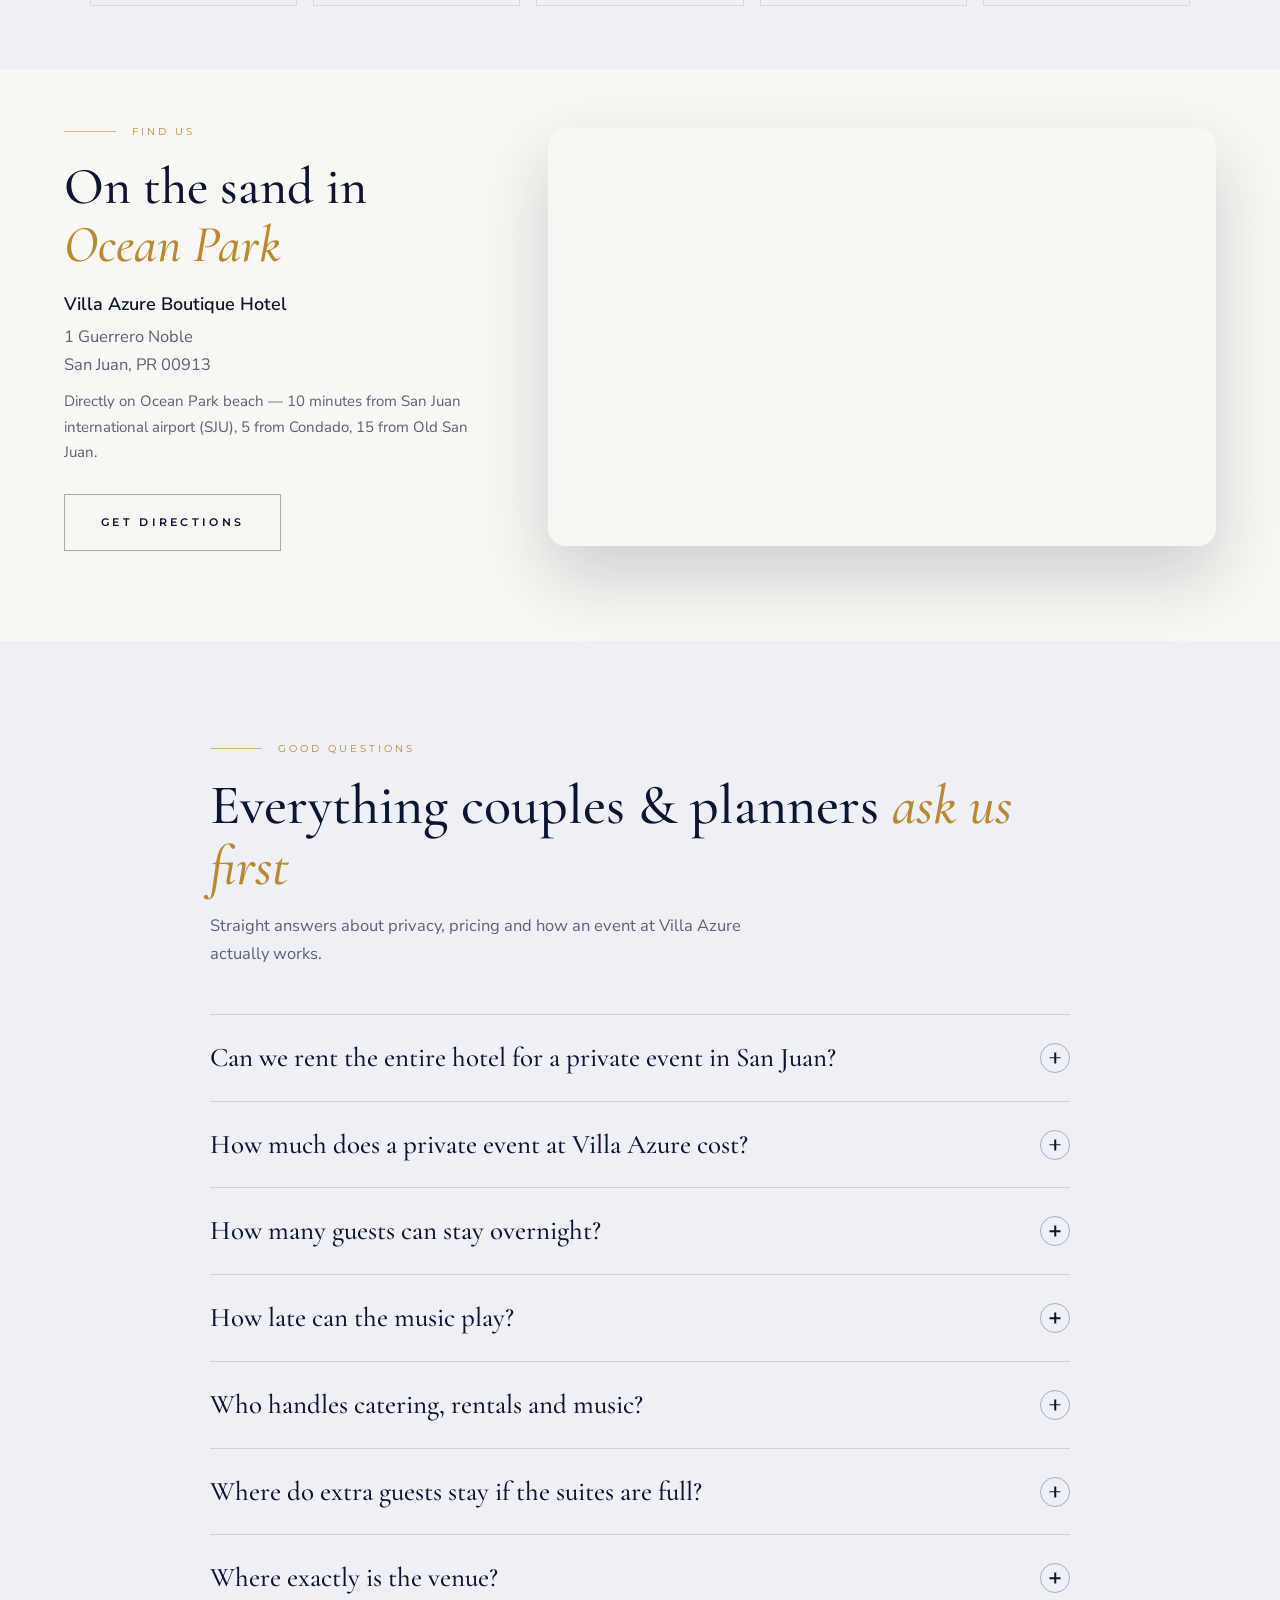
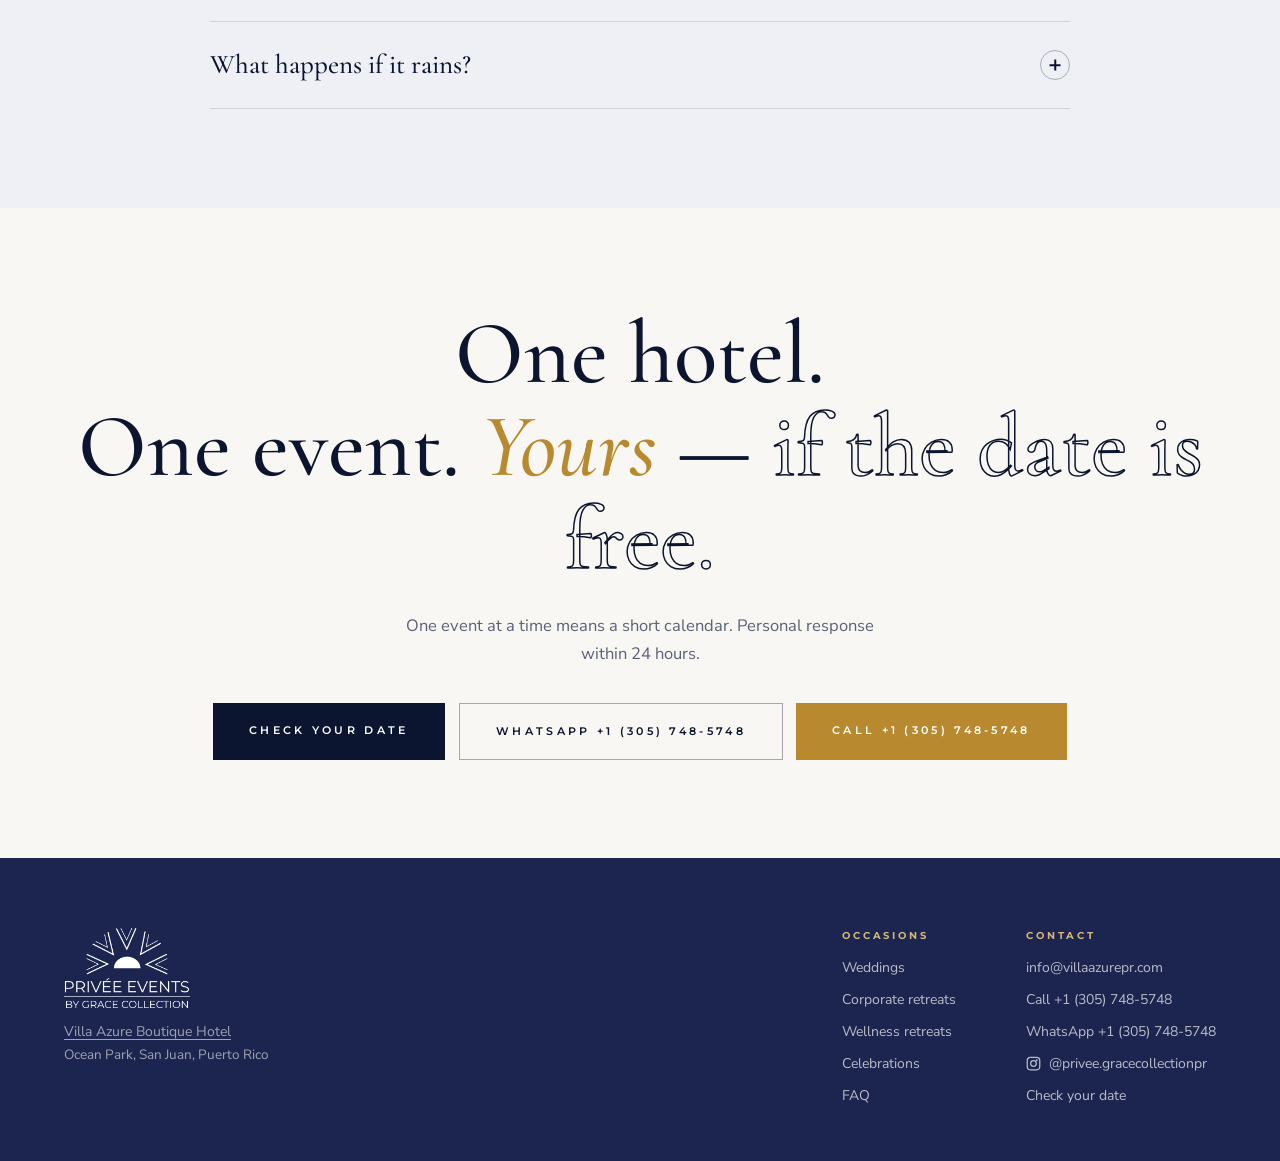
==== commit 0e3b73a4: "Schema: venue at 1 Calle Guerrero Noble, hotel (containedInPlace) at 5 Events + Paradiso wing are at" ====
--- a/muestras-g-8f1ecfd3e3a6/index.html
+++ b/muestras-g-8f1ecfd3e3a6/index.html
@@ -22,7 +22,7 @@
   "email": "info@villaazurepr.com",
   "address": {
     "@type": "PostalAddress",
-    "streetAddress": "1 Guerrero Noble",
+    "streetAddress": "1 Calle Guerrero Noble",
     "addressLocality": "San Juan",
     "addressRegion": "PR",
     "postalCode": "00913",
@@ -30,9 +30,18 @@
   },
   "containedInPlace": {
     "@type": "Hotel",
+    "@id": "https://villaazurehotelpr.com/#hotel",
     "name": "Villa Azure Boutique Hotel",
     "url": "https://villaazurehotelpr.com",
-    "numberOfRooms": 16
+    "numberOfRooms": 16,
+    "address": {
+      "@type": "PostalAddress",
+      "streetAddress": "5 Calle Guerrero Noble",
+      "addressLocality": "San Juan",
+      "addressRegion": "PR",
+      "postalCode": "00913",
+      "addressCountry": "US"
+    }
   },
   "geo": {
     "@type": "GeoCoordinates",
